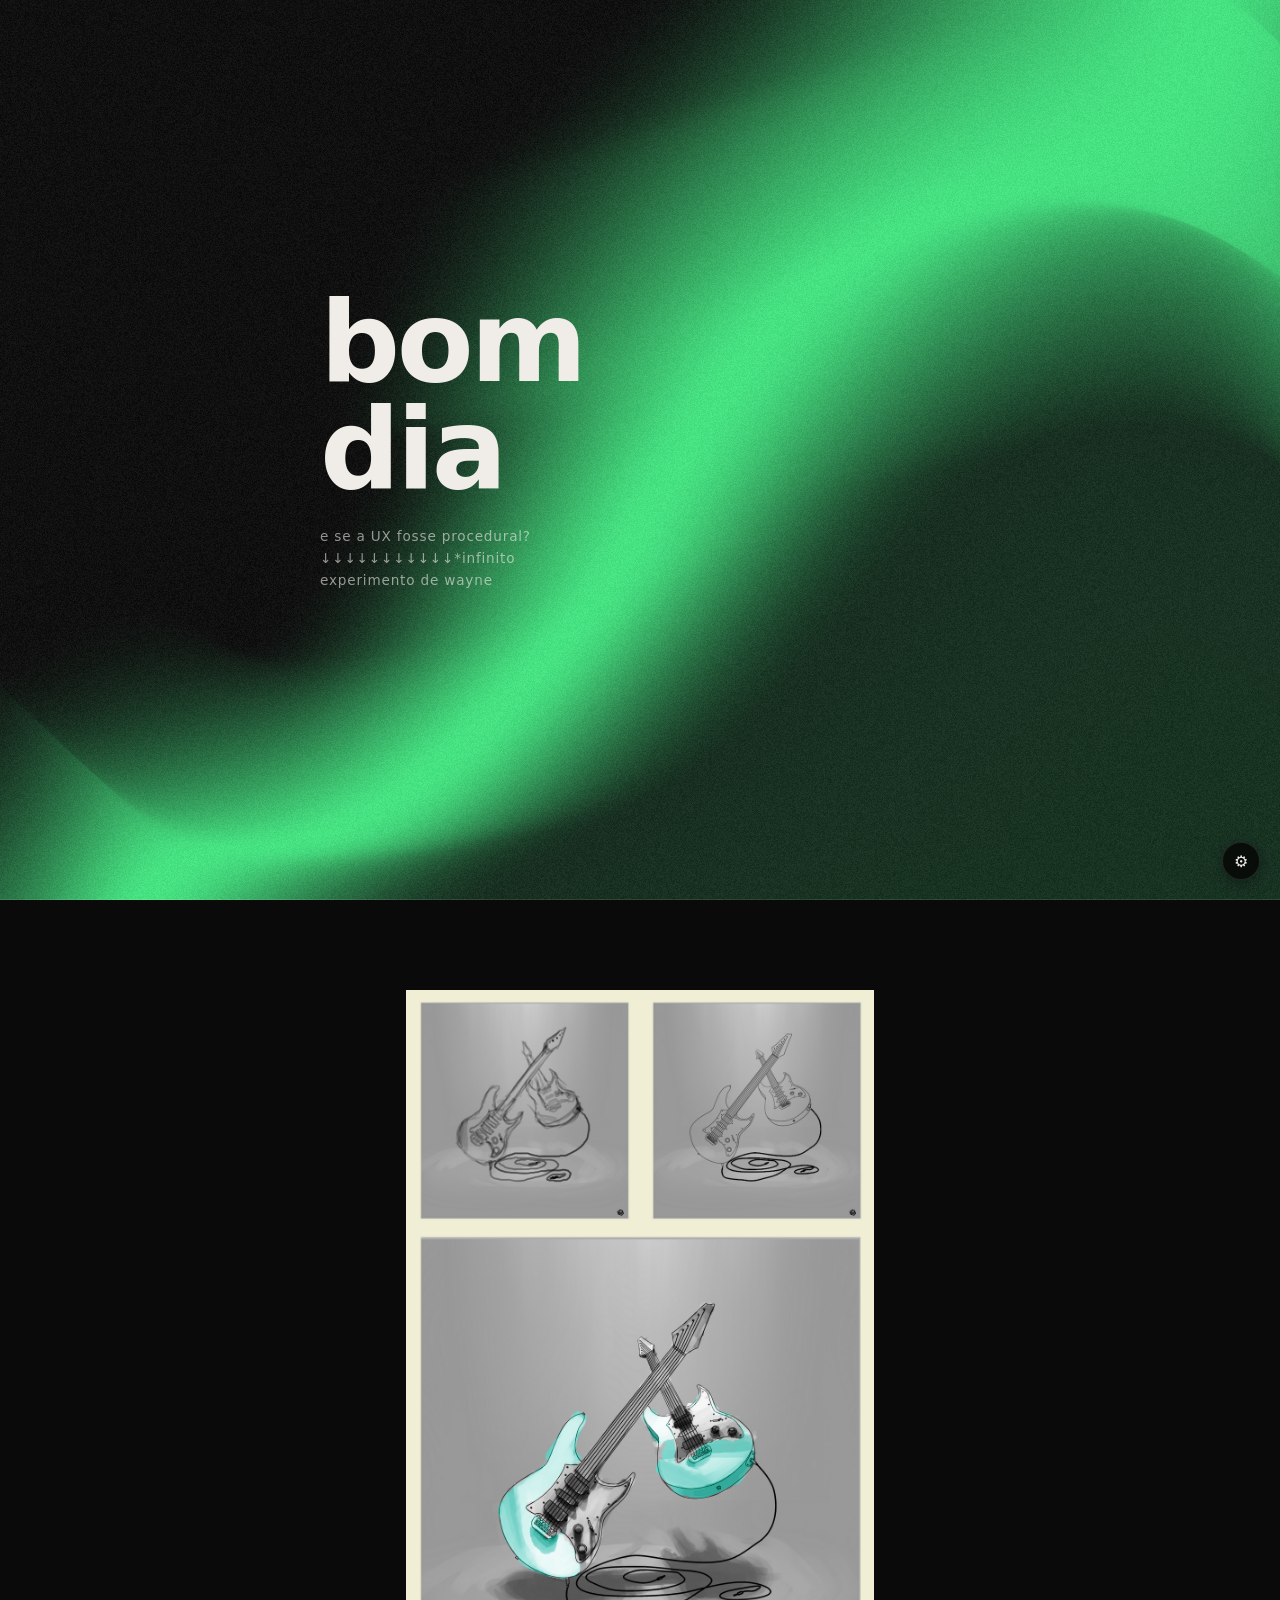
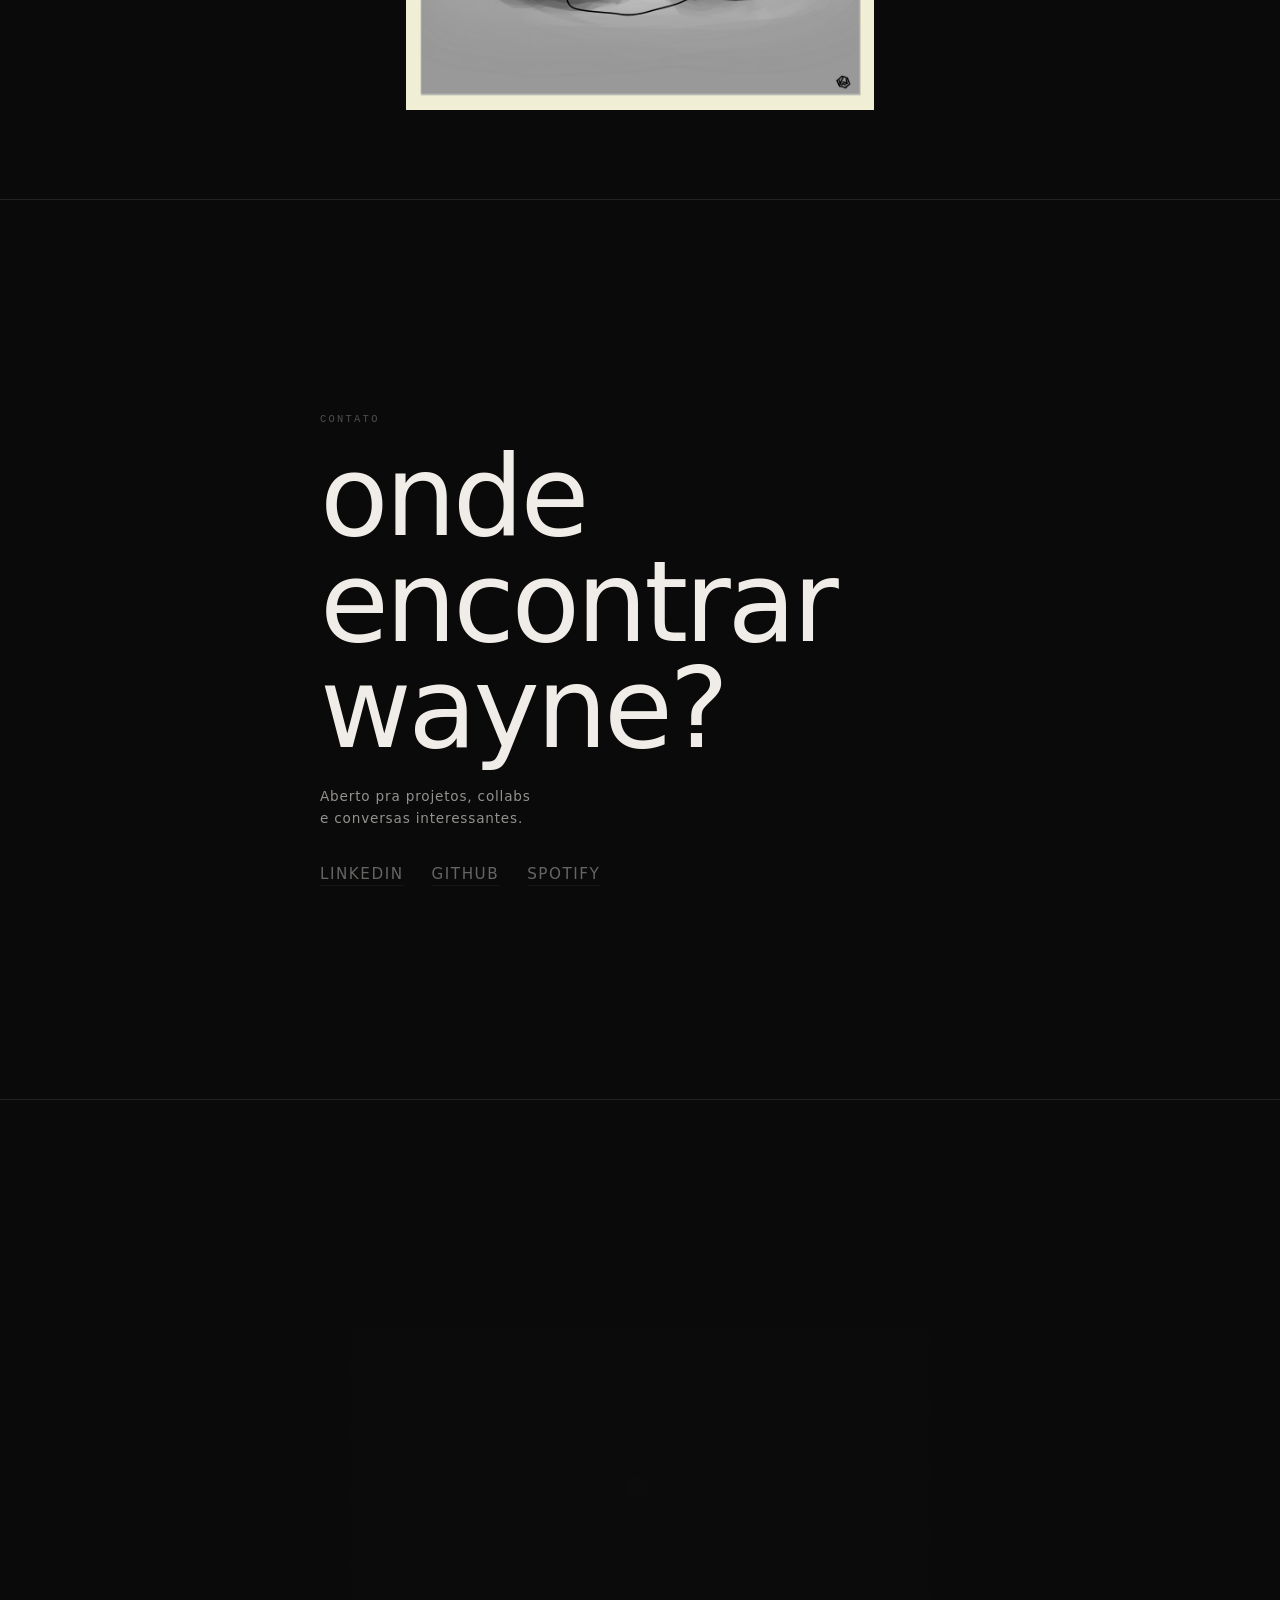
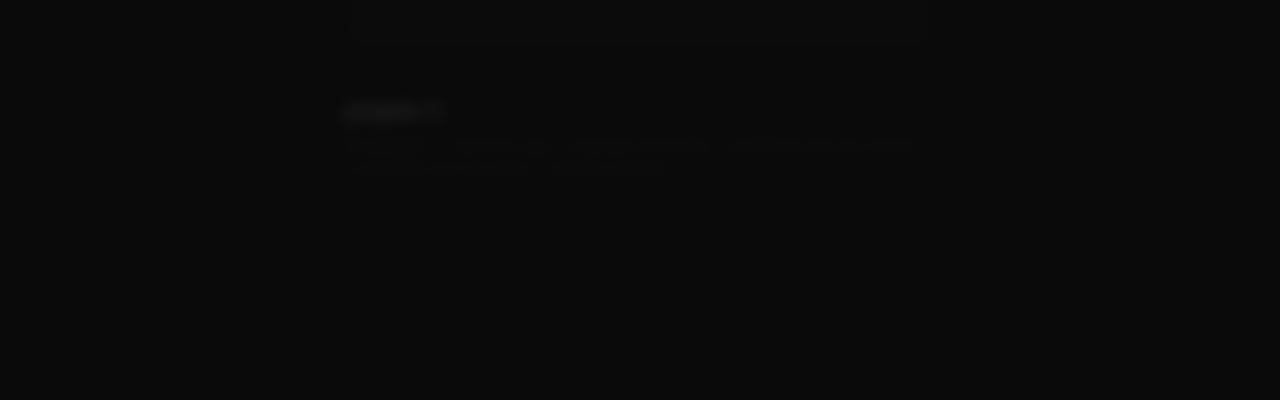
==== index.html @ 77af0f90 "fixing canvas resizing?" ====
<!DOCTYPE html>
<html lang="pt-br">
<head>
    <meta charset="UTF-8">
    <meta name="viewport" content="width=device-width, initial-scale=1.0, viewport-fit=cover">
    <meta name="apple-mobile-web-app-capable" content="yes">
    <meta name="apple-mobile-web-app-status-bar-style" content="black-translucent">
    <title>...wayne...</title>
    <link href="https://fonts.googleapis.com/css2?family=JetBrains+Mono:wght@400;700;800&display=swap" rel="stylesheet">
    <link rel="stylesheet" href="projetos/projetos-buttons.css">
    <style>
        :root {
            --text: #f0ede8;
            --border: rgba(255,255,255,0.1);
            --card-bg: rgba(10,10,10,0.55);
        }
        * { box-sizing: border-box; }
        body {
            font-family: -apple-system, system-ui, sans-serif;
            background: #0a0a0a; color: var(--text);
            margin: 0; padding-bottom: 60vh;
        }
        #bg-canvas-wrap {
            position: fixed;
            top: 0; left: 0; right: 0; bottom: 0;
            height: 100vh;
            height: -webkit-fill-available;
            height: 100dvh;
            z-index: 0;
            pointer-events: none;
        }
        #bg-canvas {
            width: 100%;
            height: 100%;
            display: block;
        }

        html, body {
            height: 100%;
        }
        /* scroll-snap-type removed — JS smooth snap controller drives timing */
        #wrapper, #log-monitor, #color-modal-overlay { position: relative; z-index: 1; }

        /* MONITOR */
        .config-row { display: flex; justify-content: space-between; margin-bottom: 5px; align-items: center; }
        .config-row input {
            width: 60px; font-size: 10px;
            background: rgba(255,255,255,0.06); border: 1px solid var(--border);
            color: var(--text); border-radius: 4px; padding: 2px 4px;
        }
        .btn-monitor {
            width: 100%; margin-top: 10px;
            background: rgba(255,255,255,0.07); color: var(--text);
            border: 1px solid var(--border); border-radius: 6px;
            padding: 6px; cursor: pointer; font-size: 11px; font-family: monospace;
            transition: background 0.2s;
        }
        .btn-monitor:hover { background: rgba(255,255,255,0.15); }

        /* MODAL */
        #color-modal-overlay {
            display: none; position: fixed; inset: 0; z-index: 2000;
            background: rgba(0,0,0,0.72); backdrop-filter: blur(6px);
            align-items: center; justify-content: center;
        }
        #color-modal-overlay.open { display: flex; }
        #color-modal {
            background: #0d0d0d; border: 1px solid rgba(255,255,255,0.15);
            border-radius: 16px; padding: 28px; width: 340px; max-height: 80vh;
            overflow-y: auto; font-family: monospace; color: var(--text);
            box-shadow: 0 30px 60px rgba(0,0,0,0.8);
        }
        #color-modal h3 { margin: 0 0 18px; font-size: 12px; letter-spacing: 0.12em; opacity: 0.45; font-weight: normal; text-transform: uppercase; }
        .csec { font-size: 9px; letter-spacing: 0.14em; opacity: 0.35; text-transform: uppercase; margin: 14px 0 8px; }
        .color-row { display: flex; align-items: center; justify-content: space-between; margin-bottom: 9px; gap: 10px; }
        .color-row label { font-size: 11px; flex: 1; opacity: 0.8; }
        .color-row input[type="color"] {
            width: 36px; height: 24px; border: none; border-radius: 4px;
            cursor: pointer; padding: 0; background: none;
        }
        .modal-actions { display: flex; gap: 8px; margin-top: 20px; }
        .modal-actions button {
            flex: 1; padding: 8px; border-radius: 8px; cursor: pointer;
            font-size: 11px; font-family: monospace; border: 1px solid var(--border);
            transition: background 0.2s;
        }
        #btn-copy-colors { background: rgba(255,255,255,0.1); color: var(--text); }
        #btn-copy-colors:hover { background: rgba(255,255,255,0.2); }
        #btn-close-modal { background: transparent; color: rgba(255,255,255,0.4); }
        #btn-close-modal:hover { background: rgba(255,255,255,0.05); }
        #copy-feedback {
            font-size: 10px; color: #4ade80; margin-top: 8px;
            text-align: center; height: 14px; opacity: 0; transition: opacity 0.3s;
        }
        #copy-feedback.show { opacity: 1; }

        /* INSTÂNCIAS */
        .instancia-container {
            min-height: 100dvh; display: flex; align-items: center; justify-content: center;
            padding: 40px; border-bottom: 1px solid var(--border);
            opacity: 0.2; transition: opacity 0.4s;
        }
        .commited .instancia-container { opacity: 1; }
        .instancia-container.cta-inst { opacity: 1; }

        #candidate-area .instancia-container {
            filter: blur(8px);
            transition: filter 0.7s ease;
        }
        .commited .instancia-container {
            filter: blur(0px);
            transition: filter 0.7s ease;
        }

        /* CTA */
        .cta-display {
            width: 100%; max-width: 680px; padding: 0 20px;
        }
        .cta-display .cta-eyebrow {
            font-size: 0.65rem; letter-spacing: 0.22em; opacity: 0.3;
            text-transform: uppercase; margin-bottom: 18px; font-family: monospace;
        }
        .cta-display h2 {
            font-size: clamp(3.5rem, 10vw, 7rem); font-weight: 200;
            letter-spacing: -0.03em; line-height: 0.95; margin: 0 0 24px;
            color: var(--text);
        }
        .cta-display .cta-sub {
            font-size: 0.85rem; opacity: 0.6; letter-spacing: 0.06em;
            margin-bottom: 36px; line-height: 1.6;
        }
        .cta-display .cta-action {
            display: inline-flex; align-items: center; gap: 10px;
            font-size: 0.95rem; letter-spacing: 0.14em; text-transform: uppercase;
            opacity: 0.55; cursor: pointer; transition: opacity 0.2s;
            background: none; border: none; color: var(--text); padding: 0;
        }
        .cta-display .cta-action:hover { opacity: 1; }
        .cta-display .cta-action .arr { font-size: 1.1rem; transition: transform 0.2s; }
        .cta-display .cta-action:hover .arr { transform: translateX(5px); }
        .cta-display .cta-links {
            display: flex; gap: 28px; flex-wrap: wrap; margin-top: 8px;
        }
        .cta-display .cta-links a {
            font-size: 0.95rem; letter-spacing: 0.1em; text-transform: uppercase;
            color: var(--text); text-decoration: none; opacity: 0.4;
            transition: opacity 0.2s; border-bottom: 1px solid rgba(255,255,255,0.12);
            padding-bottom: 2px;
        }
        .cta-display .cta-links a:hover { opacity: 0.9; }

        /* ARTE */
        .art-card {
            width: min(80vw, 80vh);
            height: min(80vw, 80vh);
            border-radius: 4px;
            overflow: hidden;
            position: relative;
        }
        .art-card img {
            width: 100%;
            height: 100%;
            object-fit: contain;
            display: block;
            border-radius: 4px;
        }
        .art-card .art-loading {
            width: 100%; aspect-ratio: 1 / 1;
            background: rgba(255,255,255,0.04);
            display: flex; align-items: center; justify-content: center;
            font-family: monospace; font-size: 0.65rem;
            letter-spacing: 0.15em; opacity: 0.18; text-transform: uppercase;
            border-radius: 4px;
        }

        /* PROJETO */
        .proj-card { width: min(80vw, 600px); }
        .proj-media {
            width: 100%; border-radius: 8px;
            overflow: hidden; position: relative; margin-bottom: 24px;
        }
        .proj-media--placeholder {
            aspect-ratio: 16 / 9;
            background: rgba(255,255,255,0.04);
        }
        .proj-media--placeholder::before {
            content: ''; position: absolute; inset: 0;
            background: repeating-linear-gradient(
                -45deg,
                transparent, transparent 22px,
                rgba(255,255,255,0.02) 22px, rgba(255,255,255,0.02) 23px
            );
        }
        .proj-media img {
            width: 100%; display: block; border-radius: 8px;
            object-fit: contain;
        }
        .proj-media .media-label {
            position: absolute; inset: 0; display: flex; align-items: center;
            justify-content: center; gap: 10px;
        }
        .proj-media .media-icon {
            width: 40px; height: 40px; border-radius: 50%;
            border: 1px solid rgba(255,255,255,0.15);
            display: flex; align-items: center; justify-content: center;
            font-size: 14px; opacity: 0.3;
        }
        .proj-info { padding: 0 4px; }
        .proj-info .proj-eyebrow {
            font-family: monospace; font-size: 0.62rem;
            letter-spacing: 0.16em; opacity: 0.3; text-transform: uppercase;
            margin-bottom: 8px;
        }
        .proj-info h3 {
            font-size: 1.4rem; font-weight: 300; margin: 0 0 10px;
            letter-spacing: -0.01em;
        }
        .proj-info p {
            font-size: 0.9rem; color: rgba(240,237,232,0.38);
            line-height: 1.65; margin: 0;
        }

        /* HERO */
        #sobre-mim .cta-display h2 { font-weight: 900; }
        .bar-fill { height: 100%; background: rgba(255,255,255,0.5); transition: width 0.3s; }

        /* =============================================
           BOTÃO ENGRENAGEM + PÍLULA DE FOCO
           ============================================= */
        #monitor-wrap {
            position: fixed;
            bottom: 20px; right: 20px;
            z-index: 1001;
            display: flex;
            align-items: center;
            justify-content: flex-end;
            gap: 0;
        }

        /* pílula de status */
        #focus-pill {
            display: flex;
            align-items: center;
            gap: 8px;
            background: rgba(5,5,5,0.82);
            backdrop-filter: blur(12px);
            border: 1px solid var(--border);
            border-right: none;
            border-radius: 999px 0 0 999px;
            padding: 0 14px 0 16px;
            height: 38px;
            font-family: monospace;
            font-size: 10px;
            color: var(--text);
            letter-spacing: 0.08em;
            white-space: nowrap;
            overflow: hidden;
            max-width: 0;
            opacity: 0;
            pointer-events: none;
            transition: max-width 0.4s cubic-bezier(0.4,0,0.2,1),
                        opacity 0.3s ease,
                        padding 0.4s ease;
        }
        #focus-pill.visible {
            max-width: 320px;
            opacity: 1;
            pointer-events: auto;
            padding: 0 14px 0 16px;
        }
        #focus-pill.hidden-pill {
            max-width: 0;
            opacity: 0;
            pointer-events: none;
            padding: 0;
        }

        #pill-dot {
            width: 6px; height: 6px; border-radius: 50%;
            background: currentColor;
            flex-shrink: 0;
            transition: background 0.4s;
        }
        #pill-text { opacity: 0.7; }
        #pill-timer { opacity: 0.35; margin-left: 2px; }

        /* botão parar foco dentro da pílula */
        #pill-stop {
            width: 18px; height: 18px; border-radius: 50%;
            background: rgba(255,255,255,0.1);
            border: 1px solid rgba(255,255,255,0.18);
            color: rgba(255,255,255,0.55);
            font-size: 8px;
            display: none; align-items: center; justify-content: center;
            cursor: pointer; flex-shrink: 0;
            transition: background 0.2s, color 0.2s;
            line-height: 1;
        }
        #pill-stop:hover { background: rgba(255,80,80,0.25); color: #f87; border-color: rgba(255,80,80,0.4); }
        #focus-pill.active-focus #pill-stop { display: flex; }

        /* barra de progresso de sessão no CTA */
        .session-progress-wrap { margin-top: 28px; }
        .session-progress-label {
            font-family: monospace; font-size: 0.62rem;
            letter-spacing: 0.14em; opacity: 0.3; text-transform: uppercase;
            margin-bottom: 8px; display: flex; justify-content: space-between;
        }
        .session-progress-track {
            width: 100%; height: 2px;
            background: rgba(255,255,255,0.08);
            border-radius: 2px; overflow: hidden;
        }
        .session-progress-fill {
            height: 100%; border-radius: 2px;
            background: var(--session-color, #45f287);
            transition: width 0.6s cubic-bezier(0.4,0,0.2,1);
        }

        /* botão engrenagem */
        #monitor-toggle {
            width: 38px; height: 38px; border-radius: 50%;
            background: rgba(5,5,5,0.82); backdrop-filter: blur(12px);
            border: 1px solid var(--border);
            color: var(--text); font-size: 16px;
            display: flex; align-items: center; justify-content: center;
            cursor: pointer;
            box-shadow: 0 4px 16px rgba(0,0,0,0.4);
            transition: background 0.2s, transform 0.3s ease;
            user-select: none;
            flex-shrink: 0;
        }
        #focus-pill.visible + #monitor-toggle {
            border-radius: 0 999px 999px 0;
            border-left-color: transparent;
        }
        #monitor-toggle:hover { background: rgba(40,40,40,0.92); }
        #monitor-toggle:not(.open):hover { transform: rotate(25deg); }
        #monitor-toggle.open { transform: rotate(90deg); }

        /* MONITOR — painel */
        #log-monitor {
            position: fixed; bottom: 68px; right: 20px; width: 300px;
            background: rgba(5,5,5,0.88); backdrop-filter: blur(12px);
            padding: 16px; border: 1px solid var(--border);
            border-radius: 12px; z-index: 1000; font-family: monospace; font-size: 11px;
            box-shadow: 0 15px 35px rgba(0,0,0,0.5); color: var(--text);
            display: none;
        }
        #log-monitor.visible { display: block; }

        /* cooldown */
        #cooldown-list { margin-top: 10px; }
        .cooldown-item {
            font-size: 9px; opacity: 0.35; letter-spacing: 0.08em;
            display: flex; justify-content: space-between; margin-bottom: 3px;
            align-items: center; gap: 6px;
        }
        .cooldown-item .cd-bar {
            width: 60px; height: 3px; background: rgba(255,255,255,0.08);
            border-radius: 2px; overflow: hidden; flex-shrink: 0;
        }
        .cooldown-item .cd-fill {
            height: 100%; background: rgba(255,100,80,0.5); transition: width 0.3s;
        }
        .cooldown-item .cd-time {
            opacity: 0.5; font-size: 8px; min-width: 28px; text-align: right;
        }
    </style>
<script>
/* __DESENHOS_INDEX_START__ */
window.DESENHOS_INDEX = ["13.png", "15p.png", "16.png", "166515_314350715315510_681143223_n.jpg", "17.png", "4.png", "4915C7B7-56E0-493C-A0E0-08015CD8B59C.jpg", "5c282bde-5f1b-4749-8ae1-7761a61f5533.jpg", "61747b87-2603-4c1f-85c3-17a7f44841a4.jpg", "8D3CE686-48E2-482E-8F24-D3F0B267BDE9.jpg", "=d.jpg", "CYMERA_20160705_174027.jpg", "D0AE1B77-EBF9-4919-8FFD-3D81478DC20E.jpg", "Frame 634132 (1).png", "IMG-20170331-WA0023 (1).jpeg", "IMG-20240921-WA0020.jpg", "IMG-20240921-WA0021.jpg", "IMG-20240921-WA0023.jpg", "IMG-20240921-WA0029.jpg", "IMG-20240921-WA0032.jpg", "IMG-20240921-WA0033.jpg", "IMG-20240921-WA0034.jpg", "IMG-20240921-WA0039.jpg", "IMG-20240921-WA0041.jpg", "IMG-20240921-WA0042.jpg", "IMG-20240921-WA0043.jpg", "IMG-20240921-WA0045.jpg", "IMG-20240921-WA0049.jpg", "IMG-20240921-WA0057.jpg", "IMG-20240921-WA0058.jpg", "IMG-20240921-WA0059.jpg", "IMG-20240921-WA0060.jpg", "IMG-20240921-WA0061.jpg", "IMG-20240921-WA0063.jpg", "IMG-20240921-WA0074.jpg", "IMG-20240921-WA0079.jpg", "IMG-20240921-WA0081.jpg", "IMG-20240921-WA0082.jpg", "IMG-20240921-WA0083.jpg", "IMG-20240921-WA0086.jpg", "IMG-20240921-WA0088.jpg", "IMG-20240921-WA0090.jpg", "IMG-20240921-WA0093.jpg", "IMG-20240921-WA0095.jpg", "IMG-20240921-WA0097.jpg", "IMG-20240921-WA0098.jpg", "IMG-20240921-WA0099.jpg", "IMG-20240921-WA0103.jpg", "IMG-20240921-WA0104.jpg", "IMG-20240921-WA0105.jpg", "IMG-20240921-WA0106.jpg", "IMG-20240921-WA0108.jpg", "IMG-20240921-WA0110.jpg", "IMG_20170402_192119850 (1).jpg", "IMG_20210613_081519_588.jpg", "IMG_2367.jpg", "IMG_4290.PNG", "Imagem do WhatsApp de 2024-12-19 à(s) 20.30.55_f61a07ca.jpg", "Project 36 (20220501025735).png", "Project 40 (20220501025707).png", "Projeto (20220501025721).png", "Projeto (20240106063920).jpg", "Projeto (20240921085140).png", "Projeto (20240921085200).png", "Projeto (20240921085248).png", "Projeto (20240921085314).png", "Projeto (20240922020129).png", "Projeto (20240922124421).png", "Projeto (20250202101536).png", "Projeto (20250202103006).png", "Projeto (20250202114607).png", "Projeto (20250305090509).png", "Projeto (20260301022315).jpg", "Projeto (20260301022339).jpg", "Screenshot_20210628-143117_Painter.jpg", "Screenshot_20210629-144837_Painter.jpg", "Sem-Título-1.png", "Sem-Título-2.png", "Sem-Título-3.png", "Untitled (10).png", "brave_screenshot_brasil.uxdesign.cc.png", "copy-2.png", "day-4.png", "fantasy_day_by_waynegomes_d4rp1tf.jpg", "guaxinija.png", "guitars-flying-previa-cor.png", "guitars-flying-pronto.png", "idontevenrememberthename.gif", "juliana-medeiros.png", "kindred.jpg", "meow.jpg", "samurai.jpg", "season.jpg", "sketch1.gif", "sketch_while_i_was_traveling_by_waynegomes_d4m8now.jpg", "tannl (20250302015337).png", "taric.png", "wayne-gomes-day-1.jpg", "wayne-gomes-sphynx.jpg", "wayne-gomes-spooky-scary-necromols.jpg", "xmliitary.jpg"];
/* __DESENHOS_INDEX_END__ */
</script>
</head>
<body>

<div id="bg-canvas-wrap">
    <canvas id="bg-canvas"></canvas>
</div>
    
<!-- MODAL DE CORES -->
<div id="color-modal-overlay">
    <div id="color-modal">
        <h3>⬡ Color Map Editor</h3>
        <div class="csec">grupos principais</div>
        <div class="color-row"><label>Hero / Repouso (ctas)</label>    <input type="color" id="col-ctas"></div>
        <div class="color-row"><label>Contatos</label>                 <input type="color" id="col-CONTATOS"></div>
        <div class="color-row"><label>→ CTA Sketchbook</label>         <input type="color" id="col-GO_DESENHOS"></div>
        <div class="color-row"><label>→ CTA Portfolio</label>          <input type="color" id="col-GO_PROJETOS"></div>
        <div class="csec">desenhos (todos os D3.N herdam)</div>
        <div class="color-row"><label>Desenhos</label>                 <input type="color" id="col-desenhos"></div>
        <div class="csec">projetos (todos os P4.N herdam)</div>
        <div class="color-row"><label>Projetos</label>                 <input type="color" id="col-projetos"></div>
        <div class="modal-actions">
            <button id="btn-copy-colors">📋 Copiar COLOR_MAP</button>
            <button id="btn-close-modal">Fechar</button>
        </div>
        <div id="copy-feedback">copiado pro clipboard ✓</div>
    </div>
</div>

<!-- ENGRENAGEM + PÍLULA -->
<div id="monitor-wrap">
    <div id="focus-pill">
        <div id="pill-dot"></div>
        <span id="pill-text">ctas</span>
        <span id="pill-timer"></span>
        <button id="pill-stop" title="Parar foco">✕</button>
    </div>
    <button id="monitor-toggle" title="GGUI Control Panel">⚙</button>
</div>

<!-- MONITOR -->
<div id="log-monitor">
    <strong style="opacity:0.5; font-size:10px; letter-spacing:0.1em">GGUI CONTROL PANEL v9.1</strong>
    <hr style="border-color:var(--border); margin:8px 0">
    <div class="config-row"><span>Decay (ms):</span>    <input type="number" id="cfg-decay" value="60000"></div>
    <div class="config-row"><span>Linear Speed:</span>  <input type="number" id="cfg-speed" step="0.1" value="0.2"></div>
    <div class="config-row"><span>Focus Share %:</span> <input type="number" id="cfg-share" value="80"></div>
    <div class="config-row"><span>Drift (s):</span>     <input type="number" id="cfg-drift" value="90"></div>
    <div class="config-row"><span>Snap (ms):</span>    <input type="number" id="cfg-snap-dur" value="600"></div>
    <div class="config-row"><span>Idle Reset (s):</span><input type="number" id="cfg-idle-reset" value="45"></div>
    <hr style="border-color:var(--border); margin:8px 0">
    <div style="font-size:9px;opacity:0.35;letter-spacing:0.1em;margin-bottom:6px;">SHADER / CANVAS</div>
    <div class="config-row"><span>V Overshoot:</span>   <input type="number" id="cfg-overshoot" step="0.05" value="1.0"></div>
    <hr style="border-color:var(--border); margin:8px 0">
    <strong>EM FOCO:</strong> <span id="current-focus">HERO</span><br>
    <strong>SHARE:</strong> <span id="share-live">--</span>% → <span id="drift-progress">0</span>%<br>
    <strong>PRÓXIMO:</strong> <span id="next-label">--</span><br>
    <strong>DECAY EM:</strong> <span id="decay-timer">--</span>s<br>
    <strong>CICLO:</strong> <span id="cycle-counter">0/0</span><br>
    <strong>IDLE:</strong> <span id="idle-timer">0</span>s
    <div id="prob-list" style="margin-top:12px;"></div>
    <hr style="border-color:var(--border); margin:8px 0">
    <div style="font-size:9px; opacity:0.35; letter-spacing:0.1em; margin-bottom:6px;">CICLO ATUAL (já vistos)</div>
    <div id="cooldown-list"></div>
    <button class="btn-monitor" onclick="openColorModal()">🎨 Editar cores do shader</button>
</div>

<div id="wrapper">
    <section id="sobre-mim" class="instancia-container" data-color-key="ctas" style="opacity:1;">
        <div class="cta-display">
            <div class="cta-eyebrow" id="hero-eyebrow">—</div>
            <h2 id="hero-greeting"></h2>
            <div class="cta-sub">e se a UX fosse procedural?<br>↓↓↓↓↓↓↓↓↓↓↓*infinito<br>experimento de wayne</div>
        </div>
    </section>
    <div id="timeline"></div>
    <div id="candidate-area"></div>
</div>

<script>
// =============================================
// SAUDAÇÃO DINÂMICA
// =============================================
(function() {
    const h = new Date().getHours();
    let greeting, eyebrow;
    if (h >= 5 && h < 12)       { greeting = 'bom<br>dia';   eyebrow = ''; }
    else if (h >= 12 && h < 18) { greeting = 'boa<br>tarde'; eyebrow = ''; }
    else                         { greeting = 'boa<br>noite'; eyebrow = ''; }
    document.getElementById('hero-greeting').innerHTML = greeting;
    document.getElementById('hero-eyebrow').textContent = eyebrow;
})();

// =============================================
// COLOR MAP
// =============================================
const DEFAULT_COLORS = {
    'ctas':        '#45f287',
    'CONTATOS':    '#8aa1ff',
    'GO_DESENHOS': '#13e75d',
    'GO_PROJETOS': '#374fae',
    'desenhos':    '#257e43',
    'projetos':    '#293460',
};

function loadColors() {
    try {
        const s = localStorage.getItem('ggui_colors');
        if (s) return { ...DEFAULT_COLORS, ...JSON.parse(s) };
    } catch(e) {}
    return { ...DEFAULT_COLORS };
}
let COLOR_HEX = loadColors();

function hexToRgb(hex) {
    return [
        parseInt(hex.slice(1,3),16)/255,
        parseInt(hex.slice(3,5),16)/255,
        parseInt(hex.slice(5,7),16)/255
    ];
}

function getColor(key) {
    if (key.startsWith('D3.')) return hexToRgb(COLOR_HEX['desenhos']);
    if (key.startsWith('P4.')) return hexToRgb(COLOR_HEX['projetos']);
    return hexToRgb(COLOR_HEX[key] || DEFAULT_COLORS['ctas']);
}

// =============================================
// WEBGL SHADER
// =============================================
const canvas = document.getElementById('bg-canvas');
const gl = canvas.getContext('webgl');

const vertSrc = `
    attribute vec2 a_pos; attribute vec2 a_uv; varying vec2 v_uv;
    uniform float u_t;
    uniform float u_ar;
    uniform float u_w1a,u_w1f,u_w2a,u_w2f,u_w3a,u_w3f;
    void main() {
        v_uv = a_uv; 
        vec2 p = a_pos * 1.4;
        float targetAR = 16.0 / 9.0;
        float scale = u_ar / targetAR;
        vec2 pn = vec2(p.x * min(scale, 1.0), p.y * min(1.0 / scale, 1.0));
        float w = u_w1a*sin(u_w1f*pn.x+u_t*1.0)
                + u_w2a*cos(u_w2f*pn.y+u_t*0.7)
                + u_w3a*sin(u_w3f*(pn.x+pn.y)+u_t*0.5);
        p.y+=w; p.x+=w*0.5;
        gl_Position=vec4(p,0.0,1.0);
    }
`;
const fragSrc = `
    precision highp float; varying vec2 v_uv; uniform float u_t;
    uniform vec3 u_sc,u_tc; uniform float u_tp;
    float rnd(vec2 s){return fract(sin(dot(s,vec2(12.9898,78.233)))*43758.5453);}
    void main() {
        vec3 dark=vec3(0.031);
        float w=0.5*sin(u_t*0.7+v_uv.x*6.0)+0.3*cos(u_t*0.9+v_uv.y*8.0)+0.2*sin(u_t*0.5+(v_uv.x+v_uv.y)*10.0);
        float val=sin(w*0.5+v_uv.x*2.0-v_uv.y*2.0);
        vec3 col=mix(u_sc,u_tc,u_tp);
        vec3 c1=mix(dark,col,smoothstep(-0.5,10.0,val));
        vec3 c2=mix(dark,col,smoothstep(-0.5,0.3,val));
        vec3 final=mix(c2,c1,smoothstep(0.1,0.7,val)*0.9);
        final+=vec3(rnd(v_uv*(u_t*0.1+1.0))*0.06);
        gl_FragColor=vec4(final,1.0);
    }
`;

function mkSh(type,src){const s=gl.createShader(type);gl.shaderSource(s,src);gl.compileShader(s);return s;}
const prog=gl.createProgram();
gl.attachShader(prog,mkSh(gl.VERTEX_SHADER,vertSrc));
gl.attachShader(prog,mkSh(gl.FRAGMENT_SHADER,fragSrc));
gl.linkProgram(prog); gl.useProgram(prog);

const G=100; const vPos=[],vUV=[],vIdx=[];
for(let y=0;y<=G;y++) for(let x=0;x<=G;x++){vPos.push(x/G*2-1,y/G*2-1);vUV.push(x/G,y/G);}
for(let y=0;y<G;y++) for(let x=0;x<G;x++){
    const i=y*(G+1)+x;
    vIdx.push(i,i+1,i+G+1,i+1,i+G+2,i+G+1);
}

function mkBuf(t,d,C){const b=gl.createBuffer();gl.bindBuffer(t,b);gl.bufferData(t,new C(d),gl.STATIC_DRAW);return b;}
const pB=mkBuf(gl.ARRAY_BUFFER,vPos,Float32Array);
const uB=mkBuf(gl.ARRAY_BUFFER,vUV,Float32Array);
const iB=mkBuf(gl.ELEMENT_ARRAY_BUFFER,vIdx,Uint16Array);

function bindA(buf,name,size){
    const loc=gl.getAttribLocation(prog,name);
    gl.bindBuffer(gl.ARRAY_BUFFER,buf);
    gl.enableVertexAttribArray(loc);
    gl.vertexAttribPointer(loc,size,gl.FLOAT,false,0,0);
}
bindA(pB,'a_pos',2); bindA(uB,'a_uv',2);

const uT =gl.getUniformLocation(prog,'u_t');
const uAR=gl.getUniformLocation(prog,'u_ar');
const uSC=gl.getUniformLocation(prog,'u_sc');
const uTC=gl.getUniformLocation(prog,'u_tc');
const uTP=gl.getUniformLocation(prog,'u_tp');
const uWs=['u_w1a','u_w1f','u_w2a','u_w2f','u_w3a','u_w3f'].map(n=>gl.getUniformLocation(prog,n));

function resize(){
    const r = devicePixelRatio || 1;
    const wrap = canvas.parentElement;
    const w = wrap.clientWidth;
    const h = wrap.clientHeight;
    const overshoot = parseFloat(document.getElementById('cfg-overshoot')?.value || 1.0);
    canvas.width  = Math.round(w * r);
    canvas.height = Math.round(h * r * overshoot);
    gl.viewport(0, 0, canvas.width, canvas.height);
}

document.addEventListener('DOMContentLoaded', () => {
    document.getElementById('cfg-overshoot')?.addEventListener('input', resize);
});

window.addEventListener('resize', resize);
if (window.visualViewport) {
    window.visualViewport.addEventListener('resize', resize);
}
resize();

let sSt = hexToRgb(DEFAULT_COLORS.ctas);
let sTgt = hexToRgb(DEFAULT_COLORS.ctas);
let sTP = 1.0, sTStart = 0;
const TRANS = 1600;
let sTime = 0, lastTS = 0;

function eio(t) { return 0.5 - 0.5 * Math.cos(Math.PI * t); }

function currentColor() {
    const ep = eio(Math.min(sTP, 1.0));
    return sSt.map((s, i) => s + (sTgt[i] - s) * ep);
}

function triggerColor(key) {
    const col = getColor(key);
    if (col.every((v, i) => Math.abs(v - sTgt[i]) < 0.004)) return;
    sSt = currentColor();
    sTgt = col;
    sTP = 0;
    sTStart = performance.now();
}

(function loop(ts){
    requestAnimationFrame(loop);
    const dt=(ts-lastTS)/1000; lastTS=ts; sTime+=dt*0.4;
    if(sTP<1.0){
        sTP=Math.min((ts-sTStart)/TRANS,1.0);
        if(sTP>=1.0) sSt=[...sTgt];
    }
    const ep=eio(Math.min(sTP,1.0));
    gl.clearColor(0.04,0.04,0.04,1); gl.clear(gl.COLOR_BUFFER_BIT);
    gl.uniform1f(uT,sTime);
    gl.uniform1f(uAR, canvas.width / canvas.height);
    gl.uniform3f(uSC,sSt[0],sSt[1],sSt[2]);
    gl.uniform3f(uTC,sTgt[0],sTgt[1],sTgt[2]);
    gl.uniform1f(uTP,ep);
    [0.25,4.0,0.05,13.0,0.02,8.0].forEach((v,i)=>gl.uniform1f(uWs[i],v));
    gl.bindBuffer(gl.ELEMENT_ARRAY_BUFFER,iB);
    gl.drawElements(gl.TRIANGLES,vIdx.length,gl.UNSIGNED_SHORT,0);
})(0);

// =============================================
// DETECÇÃO DE CENTRO DA TELA
// =============================================
let centerKey = 'ctas';

function detectCenter() {
    const mid = window.innerHeight / 2;
    let best = null, bestDist = Infinity;

    function check(el, key) {
        if (!el) return;
        const r = el.getBoundingClientRect();
        const dist = Math.abs((r.top + r.bottom) / 2 - mid);
        if (dist < bestDist) { bestDist = dist; best = key; }
    }

    check(document.getElementById('sobre-mim'), 'ctas');
    document.querySelectorAll('#timeline [data-item-key]').forEach(el => {
        check(el, el.dataset.itemKey);
    });
    const area = document.getElementById('candidate-area');
    if (area.children.length && area.dataset.currentKey) {
        check(area, area.dataset.currentKey);
    }

    if (best && best !== centerKey) {
        centerKey = best;
        triggerColor(best);
    }
}

window.addEventListener('scroll', detectCenter, { passive: true });
setInterval(detectCenter, 200);

// =============================================
// GGUI ENGINE
// =============================================
const LIVE = {
    get decay(){ return parseInt(document.getElementById('cfg-decay').value) },
    get speed(){ return parseFloat(document.getElementById('cfg-speed').value) },
    get share(){ return parseInt(document.getElementById('cfg-share').value) },
    get drift(){ return parseFloat(document.getElementById('cfg-drift').value) * 1000 },
    get idleReset(){ return parseInt(document.getElementById('cfg-idle-reset').value) * 1000 },
    get snapDuration(){ return parseInt(document.getElementById('cfg-snap-dur').value) },
};

const templates = {
    ctas: {
        "CONTATOS": `<div class="instancia-container cta-inst"><div class="cta-display">
            <div class="cta-eyebrow">Contato</div>
            <h2>onde encontrar<br>wayne?</h2>
            <div class="cta-sub">Aberto pra projetos, collabs<br>e conversas interessantes.</div>
            <div class="cta-links">
                <a href="#">LinkedIn</a>
                <a href="#">GitHub</a>
                <a href="#">Spotify</a>
            </div>
        </div></div>`,

        "GO_DESENHOS": `<div class="instancia-container cta-inst"><div class="cta-display">
            <div class="cta-eyebrow">Sketchbook</div>
            <h2>focar em<br>artes?</h2>
            <div class="cta-sub">Só rabiscada descompromissada<br>e antiga (um dia eu upo tudo)</div>
            <button class="cta-action" onclick="injectIntent('desenhos')">
                <span>Focar</span><span class="arr">→</span>
            </button>
            <div class="session-progress-wrap" data-sp-group="desenhos">
                <div class="session-progress-label">
                    <span>Progresso da sessão</span>
                    <span class="session-progress-count">0 / 0</span>
                </div>
                <div class="session-progress-track">
                    <div class="session-progress-fill" style="width:0%"></div>
                </div>
            </div>
        </div></div>`,

        "GO_PROJETOS": `<div class="instancia-container cta-inst"><div class="cta-display">
            <div class="cta-eyebrow">Portfolio</div>
            <h2>focar em<br>projetos?</h2>
            <div class="cta-sub">Projetos: de sistemas, design ux, produtos digitais, jogos, e outras coisas<br>(inclusive essa experiência aqui)</div>
            <button class="cta-action" onclick="injectIntent('projetos')">
                <span>Focar</span><span class="arr">→</span>
            </button>
            <div class="session-progress-wrap" data-sp-group="projetos">
                <div class="session-progress-label">
                    <span>Progresso da sessão</span>
                    <span class="session-progress-count">0 / 0</span>
                </div>
                <div class="session-progress-track">
                    <div class="session-progress-fill" style="width:0%"></div>
                </div>
            </div>
        </div></div>`
    },
    desenhos: {},
    projetos: {}
};

// projetos are loaded from projetos/projetos.json — see loadProjetos()
function loadProjetos() {
    return fetch('projetos/projetos.json').then(r => r.json()).then(projetos => {
        projetos.forEach(p => {
            const safeId = p.id.replace('.', '_');
            const hasImage = !!p.image;
            const mediaContent = hasImage
                ? `<img src="${p.image}" alt="${p.title}" loading="lazy">`
                : `<div class="media-label"><div class="media-icon">▶</div></div>`;
            const mediaClass = hasImage ? 'proj-media' : 'proj-media proj-media--placeholder';
            const ctaHtml = (p.cta && p.cta.enabled)
                ? `<a class="proj-cta proj-cta--${safeId}" href="${p.cta.url}">${p.cta.label}</a>`
                : '';
            templates.projetos[p.id] = `<div class="instancia-container"><div class="proj-card">
                <div class="${mediaClass}">${mediaContent}</div>
                <div class="proj-info">
                    <div class="proj-eyebrow">${p.eyebrow}</div>
                    <h3>${p.title}</h3>
                    <p>${p.description}</p>
                    ${ctaHtml}
                </div>
            </div></div>`;
        });
    });
}

function buildDesenhoTemplate(filename, index) {
    const src = `desenhos/${filename}`;
    return `<div class="instancia-container"><div class="art-card">
        <img src="${src}" alt="desenho ${index + 1}" loading="lazy">
    </div></div>`;
}

function loadDesenhos() {
    const arquivos = window.DESENHOS_INDEX || [];
    if (!arquivos.length) {
        templates.desenhos['D3.1'] = `<div class="instancia-container"><div class="art-card">
            <div class="art-loading">rode gerar_index_desenhos.py</div>
        </div></div>`;
        return;
    }
    templates.desenhos = {};
    arquivos.forEach((filename, i) => {
        templates.desenhos[`D3.${i + 1}`] = buildDesenhoTemplate(filename, i);
    });
    console.log(`[ggui] ${arquivos.length} desenho(s) carregado(s).`);
}

// =============================================
// FILA DE RECENCIA GLOBAL (lista circular)
// =============================================
// Array do mais antigo (indice 0) ao mais recente (fim).
// Qualquer item commitado — com ou sem foco — entra aqui.
// Fator de probabilidade = posicao_na_fila / tamanho_total
//   fim da fila = recem-visto = fator proximo de 0
//   inicio da fila / nao-visto = fator 1.0
const recencyQueue = [];

function getCooldownFactor(key) {
    const idx = recencyQueue.indexOf(key);
    if (idx === -1) return 1.0; // nunca visto — maxima chance
    const n = recencyQueue.length;
    // idx=0 eh o mais antigo → fator alto (quase 1)
    // idx=n-1 eh o mais recente → fator baixo (quase 0)
    // fator = (n - idx) / (n + 1)
    // ex: n=3: antigo=3/4=0.75, meio=2/4=0.5, recente=1/4=0.25
    return (n - idx) / (n + 1);
}

function markSeen(key) {
    const i = recencyQueue.indexOf(key);
    if (i !== -1) recencyQueue.splice(i, 1);
    recencyQueue.push(key);
}

// =============================================
// CICLO SEM REPETIÇÃO + IDLE RESET
// =============================================
// Cada item aparece uma vez antes de qualquer repetição.
// Após IDLE_RESET_MS sem scroll, o ciclo é perdoado e
// todos os itens voltam a ter peso igual dentro dos grupos.
// cycleSets: por grupo — cada grupo reseta seu ciclo independentemente.
// Isso garante que CTAs (3 itens) nunca bloqueiem desenhos (90+ itens).
const cycleSets = { ctas: new Set(), desenhos: new Set(), projetos: new Set() };

function groupOf(key) {
    if (key.startsWith('D3.')) return 'desenhos';
    if (key.startsWith('P4.')) return 'projetos';
    return 'ctas';
}

let lastActivityTime = Date.now();

// =============================================
// ESTADO
// =============================================
let state={
    targetWeights:{}, currentWeights:{},
    focusGroup:'ctas', lastDecayTime:Date.now(),
    focusStartTime:Date.now(),
    last:null, isLocked:false, currentCandidate:null,
    _currentFocusShare:86, _driftPct:0
};

function init(){
    Object.keys(templates).forEach(g=>
        Object.keys(templates[g]).forEach(item=>{
            state.currentWeights[item]=0; state.targetWeights[item]=0;
        })
    );
    calculateTargets('ctas'); runEngine();
}

// =============================================
// PÍLULA DE FOCO
// =============================================
const FOCUS_LABELS = {
    ctas:     'modo livre',
    desenhos: 'focando em artes',
    projetos: 'focando em projetos',
};
const FOCUS_COLORS = {
    ctas:     '#45f287',
    desenhos: '#257e43',
    projetos: '#374fae',
};

let pillHideTimeout = null;

function updatePill(group, decayRemaining) {
    const pill = document.getElementById('focus-pill');
    const dot  = document.getElementById('pill-dot');
    const text = document.getElementById('pill-text');
    const timer = document.getElementById('pill-timer');

    const label = FOCUS_LABELS[group] || group;
    const color = FOCUS_COLORS[group] || '#fff';

    dot.style.background = color;
    text.textContent = label;

    const isActive = group !== 'ctas';
    pill.classList.toggle('active-focus', isActive);

    if (isActive && decayRemaining > 0) {
        timer.textContent = `· ${Math.ceil(decayRemaining)}s`;
    } else {
        timer.textContent = '';
    }
}

function showPill() {
    const pill = document.getElementById('focus-pill');
    if (pillHideTimeout) { clearTimeout(pillHideTimeout); pillHideTimeout = null; }
    pill.classList.remove('hidden-pill');
    pill.classList.add('visible');
}

function hidePill(delay = 3000) {
    if (pillHideTimeout) clearTimeout(pillHideTimeout);
    pillHideTimeout = setTimeout(() => {
        const pill = document.getElementById('focus-pill');
        pill.classList.remove('visible');
        pill.classList.add('hidden-pill');
    }, delay);
}

function onFocusChanged(group) {
    updatePill(group, 0);
    showPill();
    if (group === 'ctas') {
        hidePill(2500);
    }
}

// =============================================

/**
 * Computa os targetWeights no instante atual com base no drift temporal.
 * Chamado a cada tick do setInterval — os pesos alvo mudam continuamente.
 */
function computeTargetWeights() {
    const elapsed = Date.now() - state.focusStartTime;
    const t = Math.min(elapsed / LIVE.drift, 1.0);
    // ease-in: t² — zona dourada longa no pico, erosão acelerada no final
    const eased = t * t;
    const groups = Object.keys(templates);
    const numGroups = groups.length;
    const neutralShare = 100 / numGroups;
    const focusShare = LIVE.share + (neutralShare - LIVE.share) * eased;
    state._currentFocusShare = focusShare; // para o monitor
    state._driftPct = Math.round(eased * 100);

    groups.forEach(g => {
        const isFocused = g === state.focusGroup;
        const share = isFocused ? focusShare : (100 - focusShare) / (numGroups - 1);
        const items = Object.keys(templates[g]);
        items.forEach(item => {
            state.targetWeights[item] = share / items.length;
        });
    });
}

function calculateTargets(focus){
    const prev = state.focusGroup;
    state.focusGroup = focus;
    state.focusStartTime = Date.now();
    state.lastDecayTime = Date.now();

    // injeta pesos do instante zero imediatamente (t=0 → share=peak)
    computeTargetWeights();
    Object.keys(state.targetWeights).forEach(k => {
        state.currentWeights[k] = state.targetWeights[k];
    });

    if (prev !== focus) {
        onFocusChanged(focus);
        runEngine(true);
    }
}

setInterval(()=>{
    computeTargetWeights(); // drift contínuo — alvos se movem a cada tick
    Object.keys(state.currentWeights).forEach(key=>{
        const d=state.targetWeights[key]-state.currentWeights[key];
        if(Math.abs(d)>0.005) state.currentWeights[key]+=Math.sign(d)*Math.min(Math.abs(d),LIVE.speed);
    });
    updateMonitor();
},50);

/**
 * Sorteia o próximo item usando fila de ciclo (sem repetição):
 * cada item aparece uma vez antes de qualquer repetição.
 * Após IDLE_RESET_MS de inatividade o ciclo é perdoado.
 */
function runEngine(force){
    if(state.isLocked) return;

    // só sorteia novo candidato se a area estiver vazia (commit aconteceu)
    // ou se force=true (troca de foco explícita)
    const area = document.getElementById('candidate-area');
    if (!force && area.children.length > 0) return;

    const allKeys = Object.keys(state.currentWeights);

    // Antes de filtrar: reseta o ciclo de cada grupo que estiver esgotado.
    // Isso garante que grupos pequenos (ex: 3 CTAs) nunca fiquem presos
    // esperando grupos grandes (ex: 90 desenhos) terminarem.
    Object.keys(cycleSets).forEach(g => {
        const groupItems = Object.keys(templates[g] || {});
        if (groupItems.length > 0 && groupItems.every(k => cycleSets[g].has(k))) {
            cycleSets[g].clear();
        }
    });

    function buildPool() {
        return allKeys.filter(k => {
            if (k === state.currentCandidate) return false;
            if (cycleSets[groupOf(k)]?.has(k)) return false;
            if (state.focusGroup==='desenhos' && k==='GO_DESENHOS') return false;
            if (state.focusGroup==='projetos' && k==='GO_PROJETOS') return false;
            return true;
        });
    }

    let pool = buildPool();

    // segurança: se ainda assim estiver vazio (candidato atual bloqueando o único item)
    // limpa todos os ciclos e tenta de novo
    if (pool.length === 0) {
        Object.keys(cycleSets).forEach(g => cycleSets[g].clear());
        pool = buildPool();
        if (pool.length === 0) return;
    }

    // pesos base apenas — calculateTargets já distribui igual dentro de cada grupo
    const effectiveWeights = pool.map(k => Math.max(0, state.currentWeights[k]));
    const total = effectiveWeights.reduce((a,v) => a+v, 0);

    if (total <= 0) return;

    let sel = pool[0];
    let rand = Math.random() * total;
    for (let i = 0; i < pool.length; i++) {
        if (rand < effectiveWeights[i]) { sel = pool[i]; break; }
        rand -= effectiveWeights[i];
    }

    state.currentCandidate = sel;
    document.getElementById('next-label').innerText = sel;

    area.dataset.currentKey = sel;
    for(const g in templates){
        if(templates[g][sel]){ area.innerHTML=templates[g][sel]; break; }
    }
    setTimeout(() => { detectCenter(); updateSessionProgress(); }, 50);
}

/**
 * injectIntent — limpa toda a timeline, aplica foco viciado e mostra
 * 1 item do grupo escolhido (dado completamente viciado).
 */
function injectIntent(group){
    // 1. Encontra o CTA que foi clicado (último item da timeline ou o hero)
    //    e remove tudo abaixo dele — sem mover o scroll
    const timeline = document.getElementById('timeline');
    const area     = document.getElementById('candidate-area');

    // Acha qual elemento do DOM está na viewport agora (o CTA clicado)
    // Estratégia: remove da timeline os filhos que estejam ABAIXO do scroll atual
    // e limpa o candidate-area
    const scrollY = window.scrollY;
    const viewportMid = scrollY + window.innerHeight / 2;

    // Remove itens da timeline que estão totalmente abaixo do viewport
    const children = Array.from(timeline.children);
    let cutIdx = children.length; // começa assumindo remove nenhum
    for (let i = 0; i < children.length; i++) {
        const rect = children[i].getBoundingClientRect();
        const absTop = rect.top + scrollY;
        // se o topo do item está abaixo do meio da tela, corta a partir daqui
        if (absTop > viewportMid) { cutIdx = i; break; }
    }
    // Remove do cutIdx em diante
    for (let i = children.length - 1; i >= cutIdx; i--) {
        timeline.removeChild(children[i]);
    }
    // Limpa candidate
    area.innerHTML = ''; area.dataset.currentKey = '';
    state.currentCandidate = null;

    // sessao nao reseta — acumula tudo desde o inicio da visita

    // 3. Aplica foco — bloqueia runEngine durante a transição
    state.isLocked = true;
    calculateTargets(group);
    state.isLocked = false;

    // 4. Dado viciado: reseta o ciclo do grupo escolhido e prefere itens
    //    ainda não vistos neste grupo
    const items = Object.keys(templates[group]);
    cycleSets[group].clear(); // ciclo fresco pro grupo focado
    const available = items.filter(k => !cycleSets[group].has(k));
    const pick = available.length > 0
        ? available[Math.floor(Math.random() * available.length)]
        : items[Math.floor(Math.random() * items.length)];

    state.currentCandidate = pick;
    state.last = null;

    area.dataset.currentKey = pick;
    area.innerHTML = templates[group][pick];
    document.getElementById('next-label').innerText = pick;
    setTimeout(() => { detectCenter(); updateSessionProgress(); }, 50);
    // SEM scrollBy — mantém posição do scroll
}

function commit(){
    state.isLocked=true;
    const item=state.currentCandidate;
    state.last=item;

    // registra no ciclo do grupo correspondente
    const itemGroup = groupOf(item);
    cycleSets[itemGroup].add(item);
    lastActivityTime = Date.now();
    markSeen(item);
    if (sessionSeen[itemGroup]) sessionSeen[itemGroup].add(item);

    // nao zera currentWeights — a recencyQueue ja penaliza com fator ~0
    // zerando aqui o item sumia permanentemente ate o lerp subir de volta
    const area=document.getElementById('candidate-area');
    const div=document.createElement('div');
    div.dataset.itemKey=item;
    div.innerHTML=area.innerHTML;
    document.getElementById('timeline').appendChild(div);
    requestAnimationFrame(()=>{
        requestAnimationFrame(()=>{ div.classList.add('commited'); updateSessionProgress(); });
    });
    area.innerHTML=''; area.dataset.currentKey='';
    state.isLocked=false;
    runEngine();
}

setInterval(()=>{
    if(state.focusGroup!=='ctas'){
        const rem=Math.max(0,(LIVE.decay-(Date.now()-state.lastDecayTime))/1000);
        document.getElementById('decay-timer').innerText=rem.toFixed(1);
        updatePill(state.focusGroup, rem);
        if (rem > 0) {
            showPill();
        } else {
            calculateTargets('ctas');
        }
    } else {
        document.getElementById('decay-timer').innerText='--';
    }
},100);

window.addEventListener('scroll',()=>{
    lastActivityTime = Date.now();
    const area=document.getElementById('candidate-area');
    if(!area.children.length||state.isLocked) return;
    if(area.getBoundingClientRect().top<window.innerHeight-150) commit();
});

// =============================================
// IDLE RESET DO CICLO
// =============================================
setInterval(() => {
    const hasSeen = Object.values(cycleSets).some(s => s.size > 0);
    if (Date.now() - lastActivityTime >= LIVE.idleReset && hasSeen) {
        Object.keys(cycleSets).forEach(g => cycleSets[g].clear());
        lastActivityTime = Date.now(); // evita re-trigger imediato
        runEngine();
    }
}, 1000);

function updateMonitor(){
    document.getElementById('current-focus').innerText=state.focusGroup.toUpperCase();

    // share live e progresso do drift
    const shareLive = (state._currentFocusShare || LIVE.share).toFixed(1);
    const neutralShare = (100 / Object.keys(templates).length).toFixed(1);
    document.getElementById('share-live').innerText = shareLive;
    document.getElementById('drift-progress').innerText = neutralShare;

    // ciclo: por grupo
    const cycleInfo = Object.keys(cycleSets).map(g => {
        const total = Object.keys(templates[g] || {}).length;
        return `${g[0].toUpperCase()}:${cycleSets[g].size}/${total}`;
    }).join(' ');
    document.getElementById('cycle-counter').innerText = cycleInfo;

    // idle timer
    const idleSec = ((Date.now() - lastActivityTime) / 1000).toFixed(1);
    document.getElementById('idle-timer').innerText = idleSec;

    // mostra pesos base, unseen primeiro, marcando vistos com ✓
    const entries = Object.entries(state.currentWeights)
        .map(([k, v]) => [k, Math.max(0, v), cycleSets[groupOf(k)]?.has(k) || false])
        .sort((a, b) => (a[2] - b[2]) || (b[1] - a[1]))
        .slice(0, 6);

    document.getElementById('prob-list').innerHTML = entries.map(([k, base, seen]) => {
        const label = seen
            ? `${k} <span style="opacity:0.4;color:#f87">[✓]</span>`
            : k;
        return `
        <div style="margin-bottom:7px">
            <div style="display:flex;justify-content:space-between;opacity:${seen?0.35:0.8}"><span>${label}</span><span>${base.toFixed(1)}%</span></div>
            <div style="width:100%;height:2px;background:rgba(255,255,255,0.08);border-radius:2px;margin-top:3px">
                <div class="bar-fill" style="width:${Math.min(base*2,100)}%;opacity:${seen?0.2:1}"></div>
            </div>
        </div>`;
    }).join('');

    // ciclo atual — itens commitados por grupo (mais recente primeiro)
    const allSeen = Object.entries(cycleSets)
        .flatMap(([g, s]) => [...s].map(k => ({k, g})))
        .reverse().slice(0, 8);
    document.getElementById('cooldown-list').innerHTML = allSeen.length === 0
        ? '<div style="font-size:9px;opacity:0.25;">nenhum ainda</div>'
        : allSeen.map(({k, g}, i) => `<div class="cooldown-item">
            <span>[${i+1}] ${k}</span>
            <div class="cd-bar"><div class="cd-fill" style="width:100%"></div></div>
            <span class="cd-time" style="opacity:0.4">${g[0]}</span>
        </div>`).join('');
}

loadDesenhos();
loadProjetos().then(() => {
    init();
    setInterval(runEngine, 400);
}).catch(err => {
    console.warn('[ggui] projetos.json not loaded, using empty projetos:', err);
    init();
    setInterval(runEngine, 400);
});

// =============================================
// PILL STOP BUTTON
// =============================================
document.getElementById('pill-stop').addEventListener('click', () => {
    calculateTargets('ctas');
});

// =============================================
// SESSION PROGRESS — conta itens commitados por grupo
// usando a recencyQueue como fonte de verdade
// =============================================
const sessionSeen = { desenhos: new Set(), projetos: new Set(), ctas: new Set() };

function updateSessionProgress() {
    ['desenhos', 'projetos'].forEach(group => {
        const total = Object.keys(templates[group]).length;
        const seen  = sessionSeen[group] ? sessionSeen[group].size : 0;
        const pct   = total > 0 ? Math.min(seen / total, 1) : 0;
        const color = FOCUS_COLORS[group] || '#fff';

        // seleciona por data-attribute — funciona em qualquer instância no DOM
        document.querySelectorAll(`[data-sp-group="${group}"]`).forEach(spEl => {
            const fill  = spEl.querySelector('.session-progress-fill');
            const count = spEl.querySelector('.session-progress-count');
            if (fill)  { fill.style.width = `${pct * 100}%`; fill.style.background = color; }
            if (count) count.textContent = `${seen} / ${total}`;
        });
    });
}

setInterval(updateSessionProgress, 500);

// =============================================
// MONITOR TOGGLE
// =============================================
(function() {
    const btn   = document.getElementById('monitor-toggle');
    const panel = document.getElementById('log-monitor');
    btn.addEventListener('click', () => {
        const isOpen = panel.classList.toggle('visible');
        btn.classList.toggle('open', isOpen);
        btn.textContent = isOpen ? '✕' : '⚙';
    });
})();

// =============================================
// COLOR MODAL
// =============================================
function openColorModal(){
    Object.keys(DEFAULT_COLORS).forEach(key=>{
        const el=document.getElementById('col-'+key);
        if(el) el.value=COLOR_HEX[key]||DEFAULT_COLORS[key];
    });
    document.getElementById('color-modal-overlay').classList.add('open');
}

document.getElementById('color-modal-overlay').addEventListener('input',e=>{
    if(e.target.type!=='color') return;
    const key=e.target.id.replace('col-','');
    COLOR_HEX[key]=e.target.value;
    const col = getColor(centerKey);
    sSt = currentColor();
    sTgt = col;
    sTP = 0;
    sTStart = performance.now();
});

function closeModal(){
    localStorage.setItem('ggui_colors', JSON.stringify(COLOR_HEX));
    document.getElementById('color-modal-overlay').classList.remove('open');
}

document.getElementById('btn-close-modal').addEventListener('click', closeModal);
document.getElementById('color-modal-overlay').addEventListener('click',e=>{
    if(e.target===document.getElementById('color-modal-overlay')) closeModal();
});

document.getElementById('btn-copy-colors').addEventListener('click',()=>{
    const lines=Object.entries(COLOR_HEX).map(([k,v])=>`    '${k}': '${v}',`).join('\n');
    const code=`const DEFAULT_COLORS = {\n${lines}\n};`;
    navigator.clipboard.writeText(code).then(()=>{
        const fb=document.getElementById('copy-feedback');
        fb.classList.add('show');
        setTimeout(()=>fb.classList.remove('show'),2200);
    });
});
</script>
<div id="debug" style="
    position:fixed; top:10px; left:10px; z-index:9999;
    background:red; color:white; font-size:11px;
    padding:6px; border-radius:4px; font-family:monospace;
    pointer-events:none;
    visibility: hidden;
"></div>
</body>
</html>
---- projetos/projetos-buttons.css ----
/* =============================================
   PROJETOS — CTA BUTTON STYLES
   Write your custom button styles here.
   Each project button gets the class .proj-cta
   plus a project-specific class .proj-cta--P4_1, .proj-cta--P4_2, etc.
   ============================================= */

.proj-cta {
    display: block;
    width: 100%;
    padding: 25px;
    font-family: 'JetBrains Mono', monospace;
    font-size: 2.5rem;
    font-weight: 400;
    text-align: center;
    text-decoration: none;
    text-transform: uppercase;
    margin-top: 16px;
    background: #1C3DF7;
    color: #fff;
}
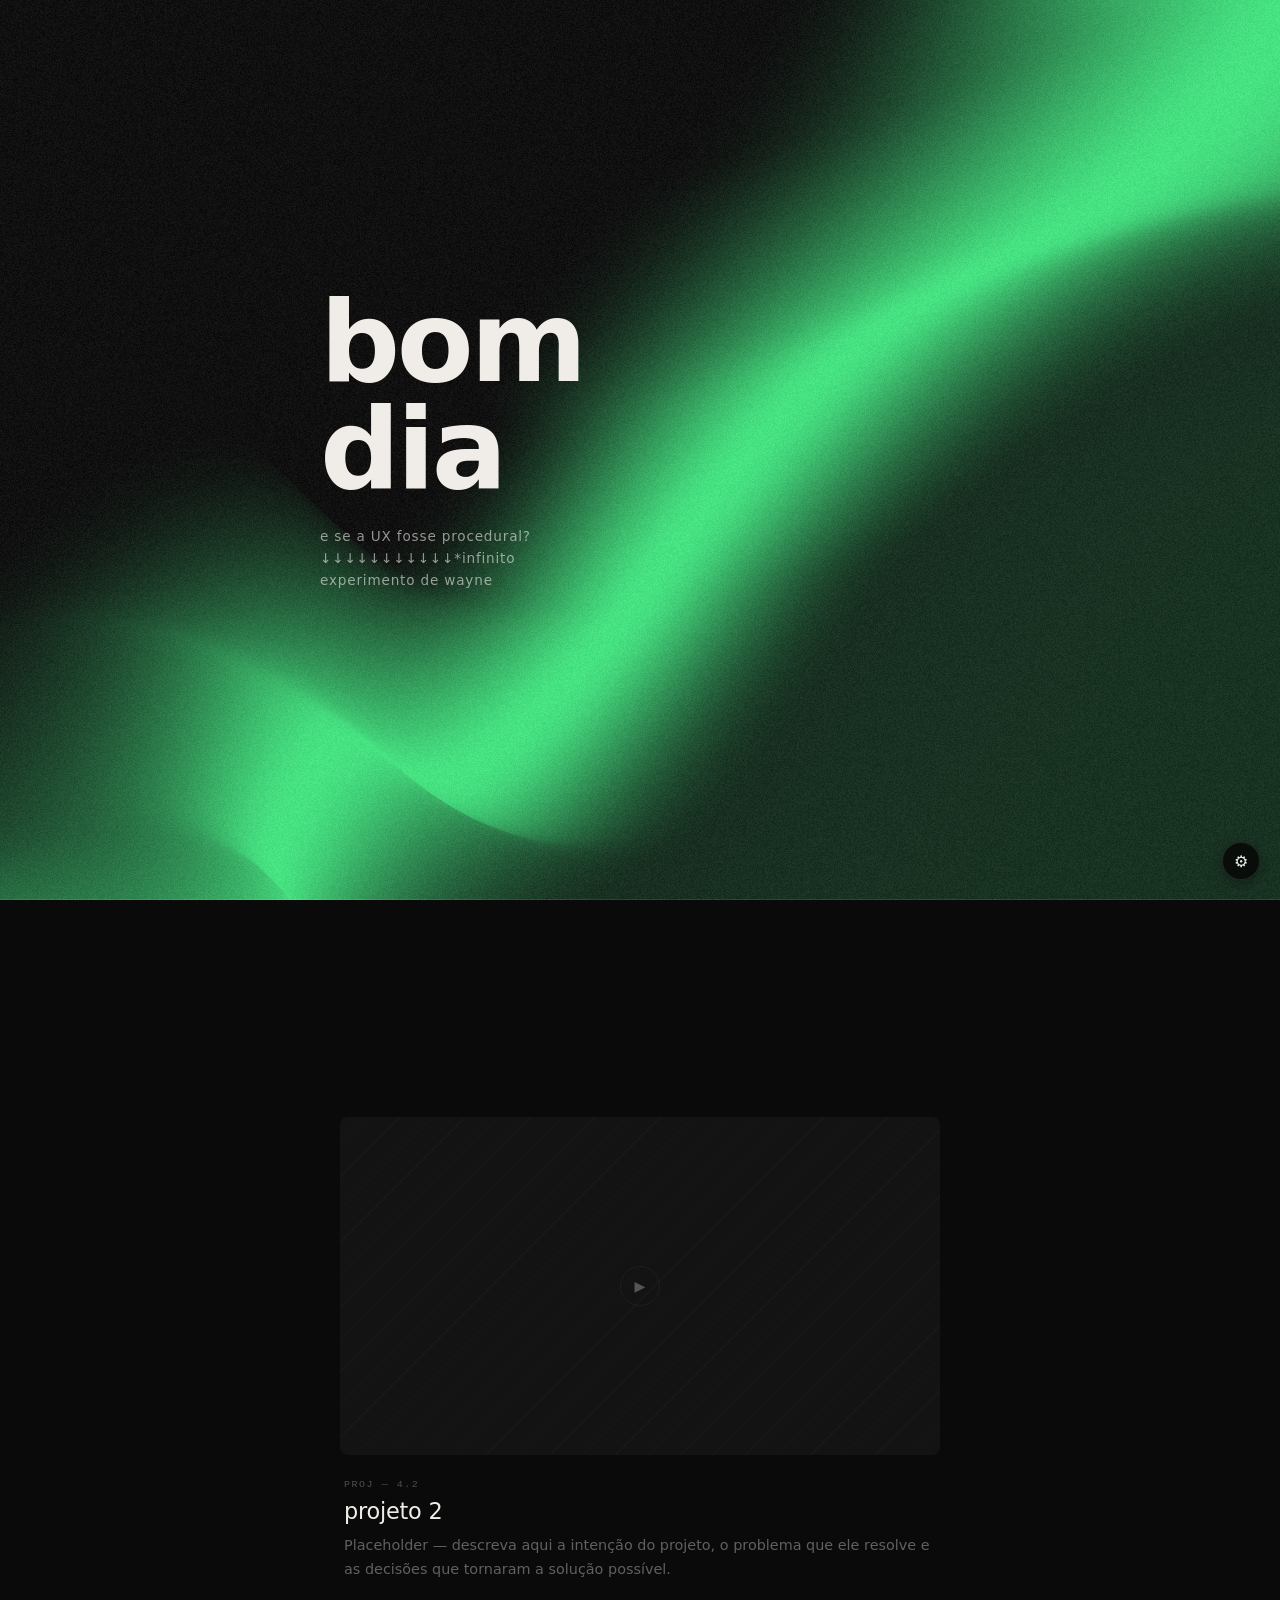
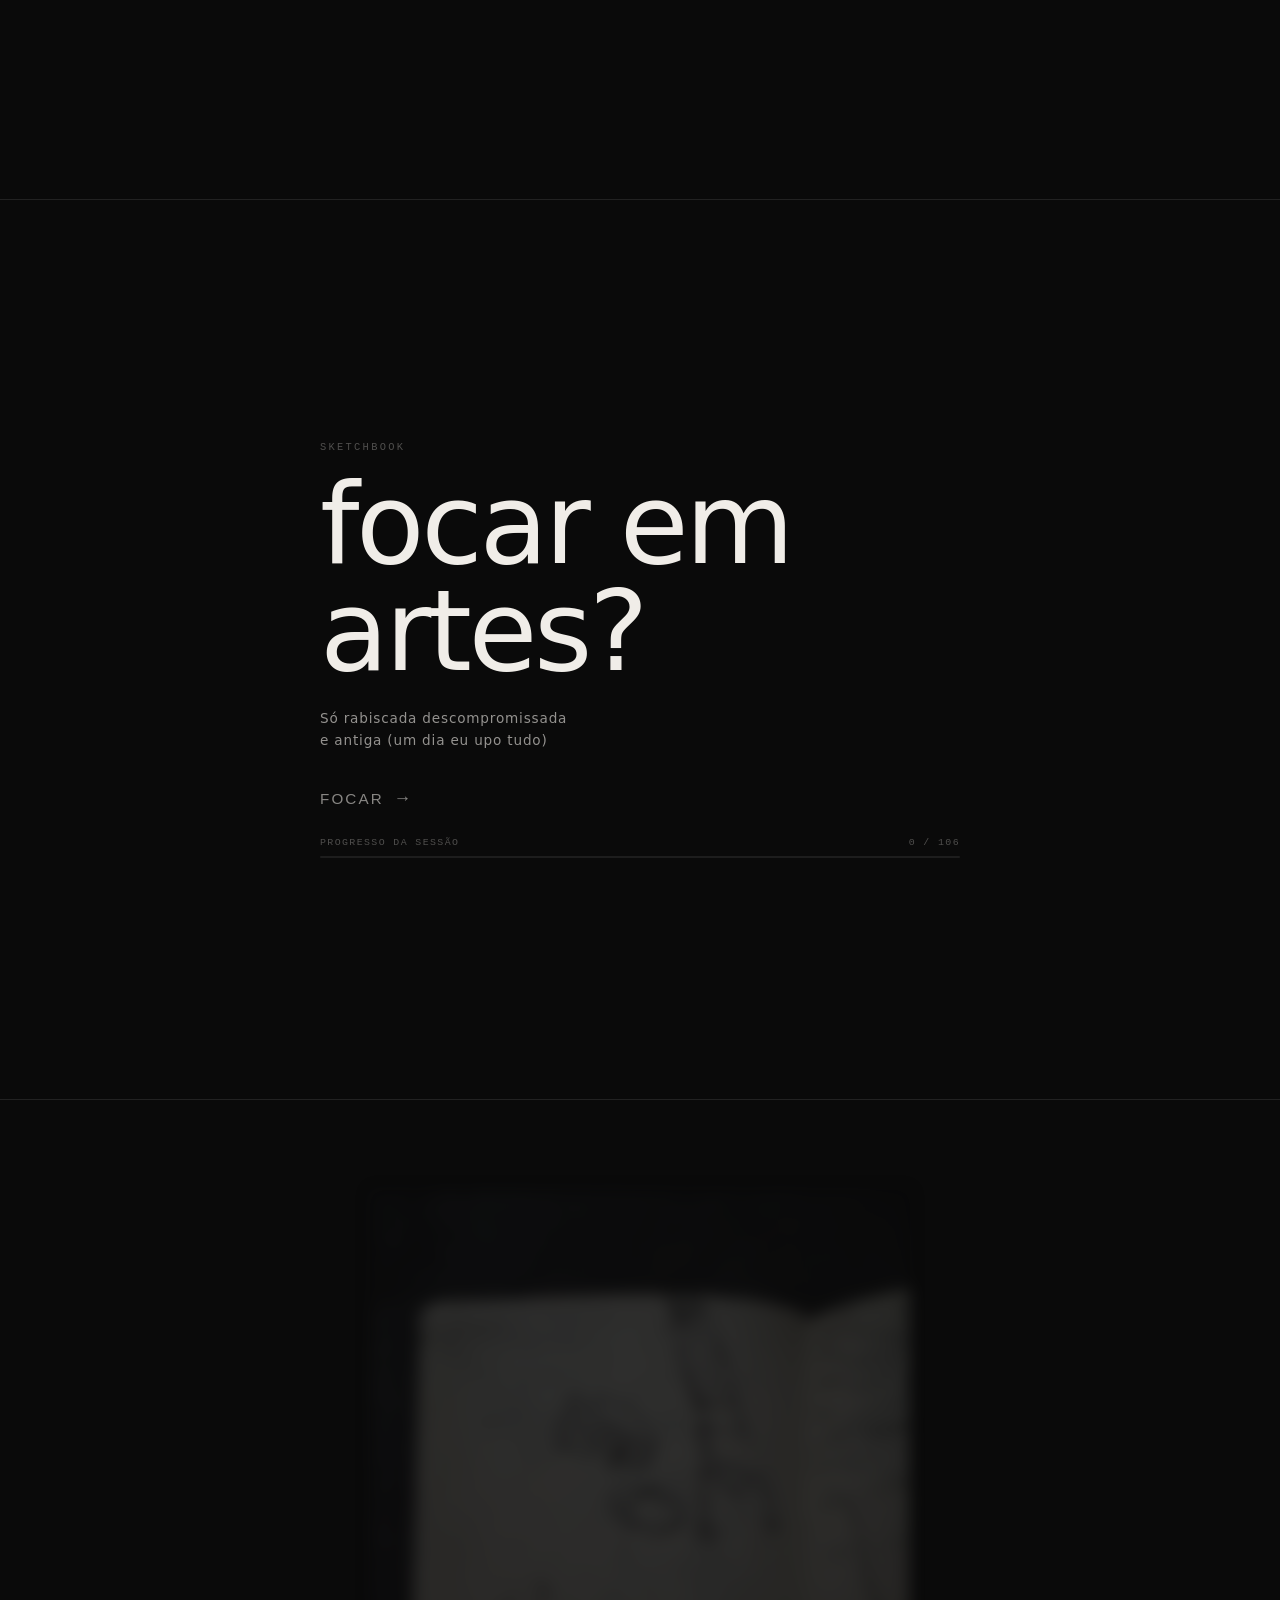
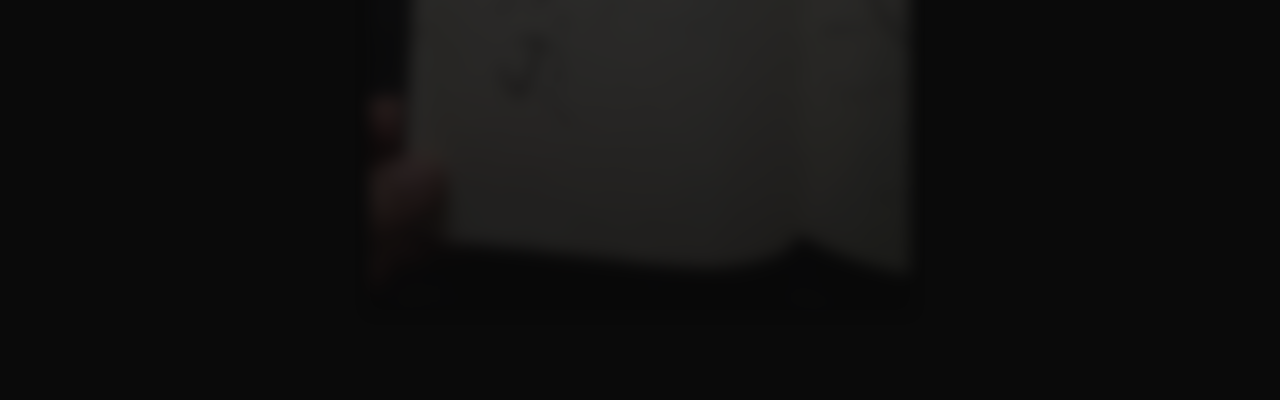
==== commit 73e7a1ff: "adding more desenhos" ====
--- a/index.html
+++ b/index.html
@@ -369,7 +369,7 @@
     </style>
 <script>
 /* __DESENHOS_INDEX_START__ */
-window.DESENHOS_INDEX = ["13.png", "15p.png", "16.png", "166515_314350715315510_681143223_n.jpg", "17.png", "4.png", "4915C7B7-56E0-493C-A0E0-08015CD8B59C.jpg", "5c282bde-5f1b-4749-8ae1-7761a61f5533.jpg", "61747b87-2603-4c1f-85c3-17a7f44841a4.jpg", "8D3CE686-48E2-482E-8F24-D3F0B267BDE9.jpg", "=d.jpg", "CYMERA_20160705_174027.jpg", "D0AE1B77-EBF9-4919-8FFD-3D81478DC20E.jpg", "Frame 634132 (1).png", "IMG-20170331-WA0023 (1).jpeg", "IMG-20240921-WA0020.jpg", "IMG-20240921-WA0021.jpg", "IMG-20240921-WA0023.jpg", "IMG-20240921-WA0029.jpg", "IMG-20240921-WA0032.jpg", "IMG-20240921-WA0033.jpg", "IMG-20240921-WA0034.jpg", "IMG-20240921-WA0039.jpg", "IMG-20240921-WA0041.jpg", "IMG-20240921-WA0042.jpg", "IMG-20240921-WA0043.jpg", "IMG-20240921-WA0045.jpg", "IMG-20240921-WA0049.jpg", "IMG-20240921-WA0057.jpg", "IMG-20240921-WA0058.jpg", "IMG-20240921-WA0059.jpg", "IMG-20240921-WA0060.jpg", "IMG-20240921-WA0061.jpg", "IMG-20240921-WA0063.jpg", "IMG-20240921-WA0074.jpg", "IMG-20240921-WA0079.jpg", "IMG-20240921-WA0081.jpg", "IMG-20240921-WA0082.jpg", "IMG-20240921-WA0083.jpg", "IMG-20240921-WA0086.jpg", "IMG-20240921-WA0088.jpg", "IMG-20240921-WA0090.jpg", "IMG-20240921-WA0093.jpg", "IMG-20240921-WA0095.jpg", "IMG-20240921-WA0097.jpg", "IMG-20240921-WA0098.jpg", "IMG-20240921-WA0099.jpg", "IMG-20240921-WA0103.jpg", "IMG-20240921-WA0104.jpg", "IMG-20240921-WA0105.jpg", "IMG-20240921-WA0106.jpg", "IMG-20240921-WA0108.jpg", "IMG-20240921-WA0110.jpg", "IMG_20170402_192119850 (1).jpg", "IMG_20210613_081519_588.jpg", "IMG_2367.jpg", "IMG_4290.PNG", "Imagem do WhatsApp de 2024-12-19 à(s) 20.30.55_f61a07ca.jpg", "Project 36 (20220501025735).png", "Project 40 (20220501025707).png", "Projeto (20220501025721).png", "Projeto (20240106063920).jpg", "Projeto (20240921085140).png", "Projeto (20240921085200).png", "Projeto (20240921085248).png", "Projeto (20240921085314).png", "Projeto (20240922020129).png", "Projeto (20240922124421).png", "Projeto (20250202101536).png", "Projeto (20250202103006).png", "Projeto (20250202114607).png", "Projeto (20250305090509).png", "Projeto (20260301022315).jpg", "Projeto (20260301022339).jpg", "Screenshot_20210628-143117_Painter.jpg", "Screenshot_20210629-144837_Painter.jpg", "Sem-Título-1.png", "Sem-Título-2.png", "Sem-Título-3.png", "Untitled (10).png", "brave_screenshot_brasil.uxdesign.cc.png", "copy-2.png", "day-4.png", "fantasy_day_by_waynegomes_d4rp1tf.jpg", "guaxinija.png", "guitars-flying-previa-cor.png", "guitars-flying-pronto.png", "idontevenrememberthename.gif", "juliana-medeiros.png", "kindred.jpg", "meow.jpg", "samurai.jpg", "season.jpg", "sketch1.gif", "sketch_while_i_was_traveling_by_waynegomes_d4m8now.jpg", "tannl (20250302015337).png", "taric.png", "wayne-gomes-day-1.jpg", "wayne-gomes-sphynx.jpg", "wayne-gomes-spooky-scary-necromols.jpg", "xmliitary.jpg"];
+window.DESENHOS_INDEX = ["13.png", "15p.png", "16.png", "166515_314350715315510_681143223_n.jpg", "17.png", "4.png", "4915C7B7-56E0-493C-A0E0-08015CD8B59C.jpg", "5c282bde-5f1b-4749-8ae1-7761a61f5533.jpg", "61747b87-2603-4c1f-85c3-17a7f44841a4.jpg", "8D3CE686-48E2-482E-8F24-D3F0B267BDE9.jpg", "=d.jpg", "CYMERA_20160705_174027.jpg", "D0AE1B77-EBF9-4919-8FFD-3D81478DC20E.jpg", "Frame 634132 (1).png", "IMG-20170331-WA0023 (1).jpeg", "IMG-20240921-WA0020.jpg", "IMG-20240921-WA0021.jpg", "IMG-20240921-WA0023.jpg", "IMG-20240921-WA0029.jpg", "IMG-20240921-WA0032.jpg", "IMG-20240921-WA0033.jpg", "IMG-20240921-WA0034.jpg", "IMG-20240921-WA0039.jpg", "IMG-20240921-WA0041.jpg", "IMG-20240921-WA0042.jpg", "IMG-20240921-WA0043.jpg", "IMG-20240921-WA0045.jpg", "IMG-20240921-WA0049.jpg", "IMG-20240921-WA0057.jpg", "IMG-20240921-WA0058.jpg", "IMG-20240921-WA0059.jpg", "IMG-20240921-WA0060.jpg", "IMG-20240921-WA0061.jpg", "IMG-20240921-WA0063.jpg", "IMG-20240921-WA0074.jpg", "IMG-20240921-WA0079.jpg", "IMG-20240921-WA0081.jpg", "IMG-20240921-WA0082.jpg", "IMG-20240921-WA0083.jpg", "IMG-20240921-WA0086.jpg", "IMG-20240921-WA0088.jpg", "IMG-20240921-WA0090.jpg", "IMG-20240921-WA0093.jpg", "IMG-20240921-WA0095.jpg", "IMG-20240921-WA0097.jpg", "IMG-20240921-WA0098.jpg", "IMG-20240921-WA0099.jpg", "IMG-20240921-WA0103.jpg", "IMG-20240921-WA0104.jpg", "IMG-20240921-WA0105.jpg", "IMG-20240921-WA0106.jpg", "IMG-20240921-WA0108.jpg", "IMG-20240921-WA0110.jpg", "IMG_20170402_192119850 (1).jpg", "IMG_20210613_081519_588.jpg", "IMG_2367.jpg", "IMG_4290.PNG", "Imagem do WhatsApp de 2024-12-19 à(s) 20.30.55_f61a07ca.jpg", "Project 36 (20220501025735).png", "Project 40 (20220501025707).png", "Projeto (20220501025721).png", "Projeto (20240106063920).jpg", "Projeto (20240921085140).png", "Projeto (20240921085200).png", "Projeto (20240921085248).png", "Projeto (20240921085314).png", "Projeto (20240922020129).png", "Projeto (20240922124421).png", "Projeto (20250202101536).png", "Projeto (20250202103006).png", "Projeto (20250202114607).png", "Projeto (20250305090509).png", "Projeto (20260301022315).jpg", "Projeto (20260301022339).jpg", "Screenshot_20210628-143117_Painter.jpg", "Screenshot_20210629-144837_Painter.jpg", "Sem-Título-1.png", "Sem-Título-2.png", "Sem-Título-3.png", "Untitled (10).png", "brave_screenshot_brasil.uxdesign.cc.png", "copy-2.png", "day-4.png", "fantasy_day_by_waynegomes_d4rp1tf.jpg", "frame_00001.png", "frame_00002.png", "frame_00003.png", "frame_00004.png", "guaxinija.png", "guitars-flying-previa-cor.png", "guitars-flying-pronto.png", "idontevenrememberthename.gif", "juliana-medeiros.png", "kindred.jpg", "meow.jpg", "samurai.jpg", "season.jpg", "sketch1.gif", "sketch_while_i_was_traveling_by_waynegomes_d4m8now.jpg", "tannl (20250302015337).png", "taric.png", "viajei 1.png", "wayne-gomes-day-1.jpg", "wayne-gomes-sphynx.jpg", "wayne-gomes-spooky-scary-necromols.jpg", "xmliitary.jpg"];
 /* __DESENHOS_INDEX_END__ */
 </script>
 </head>
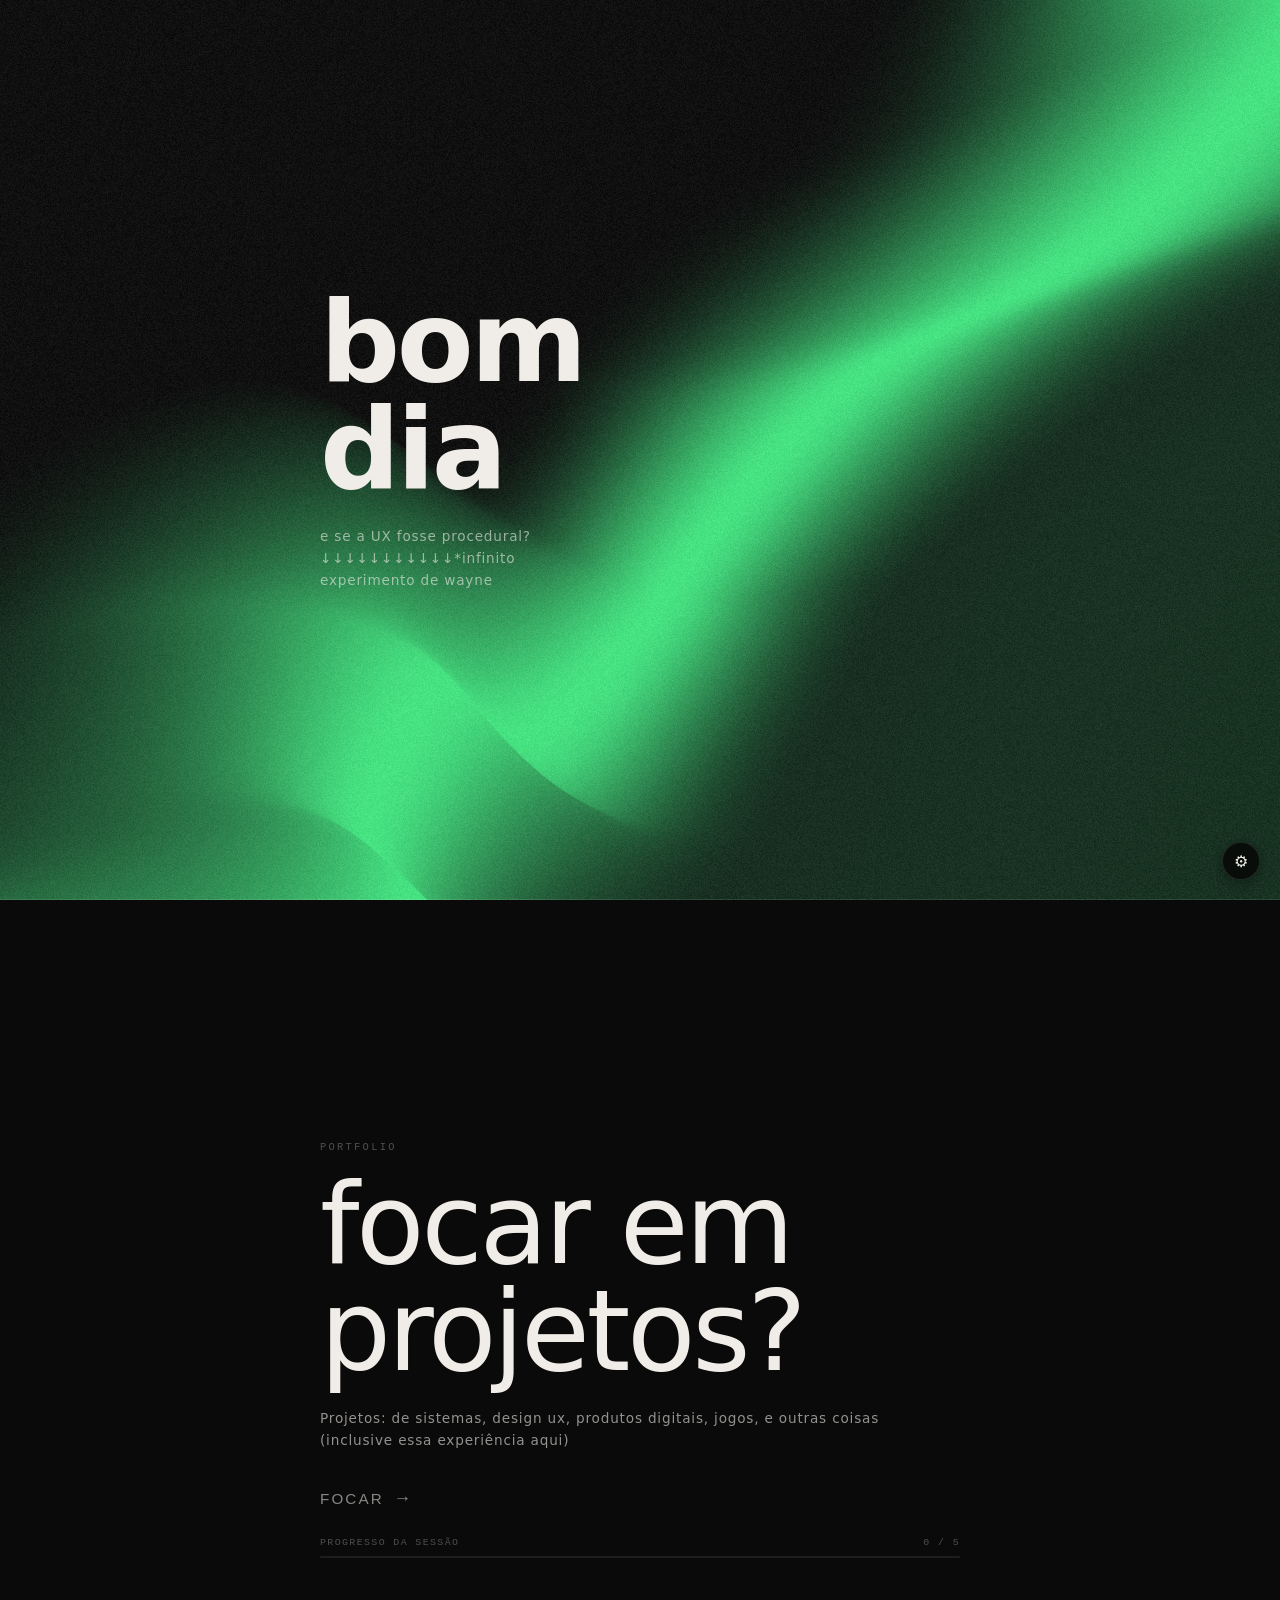
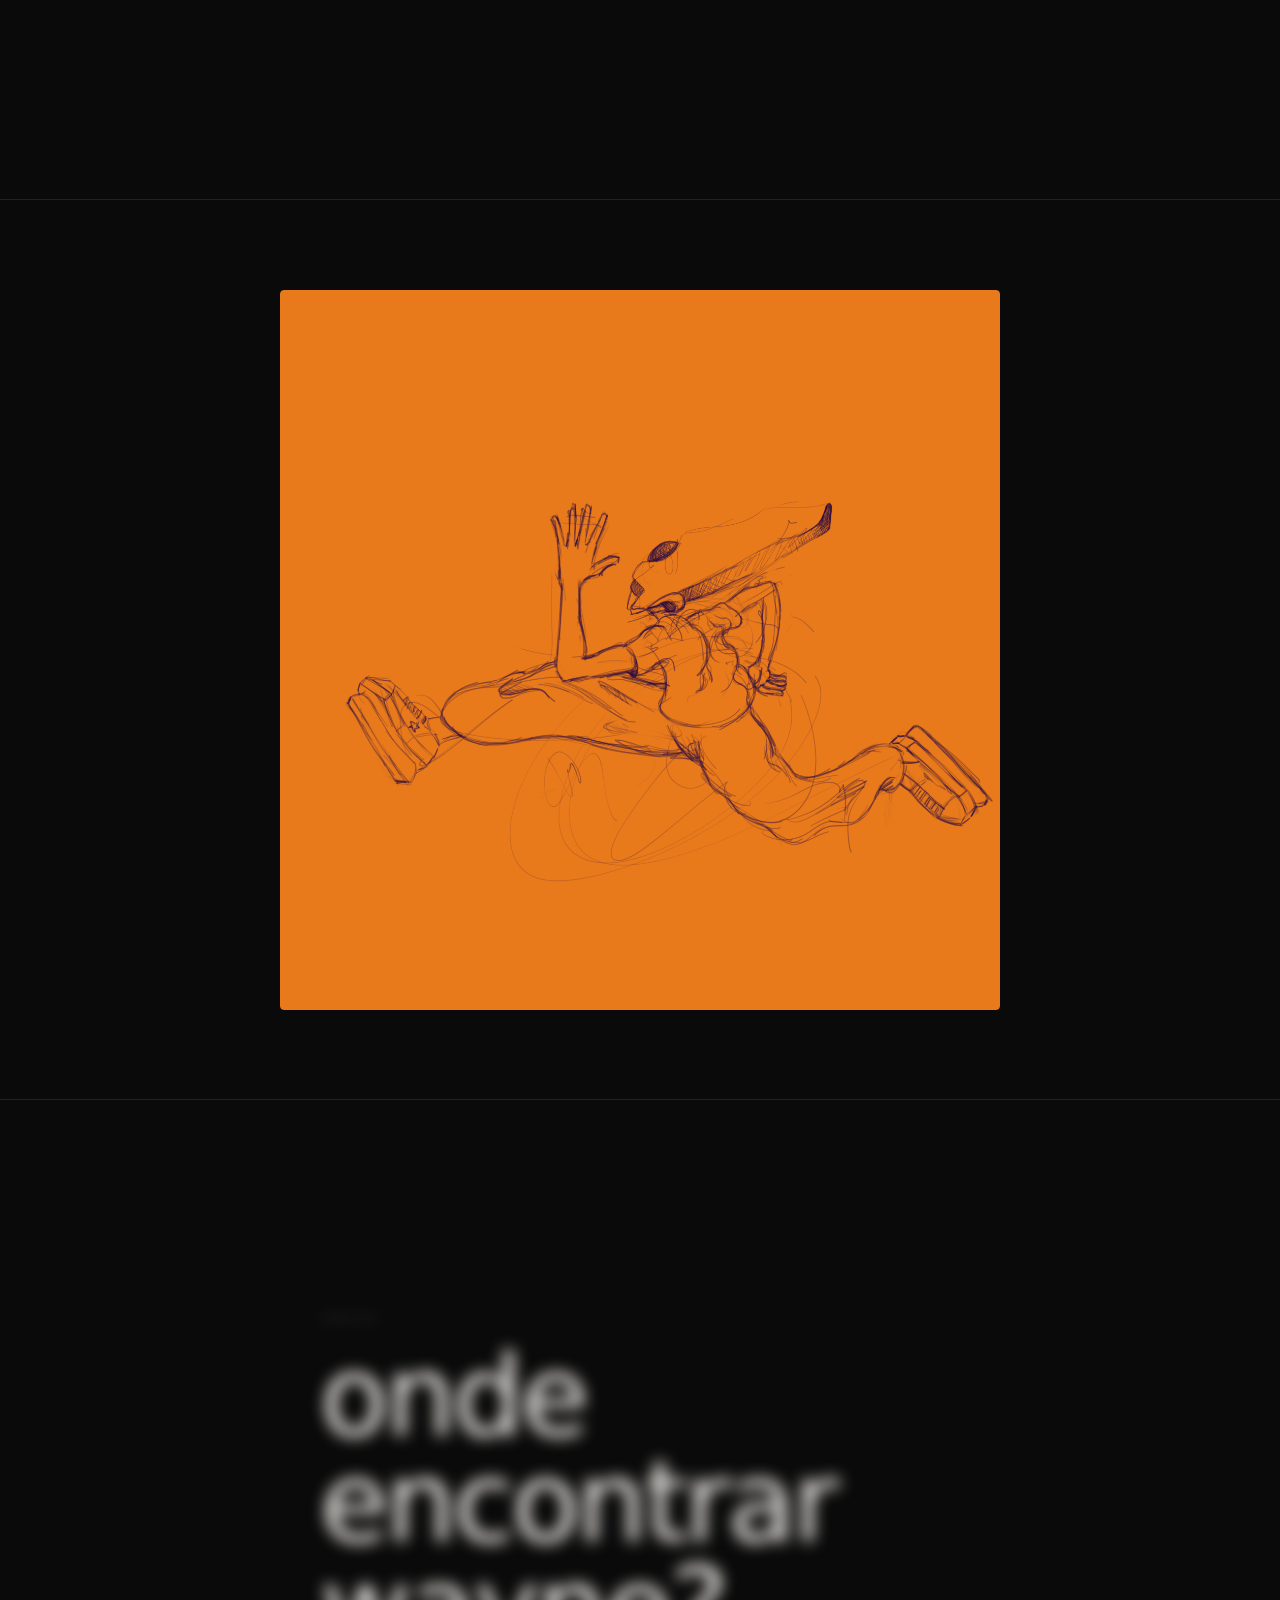
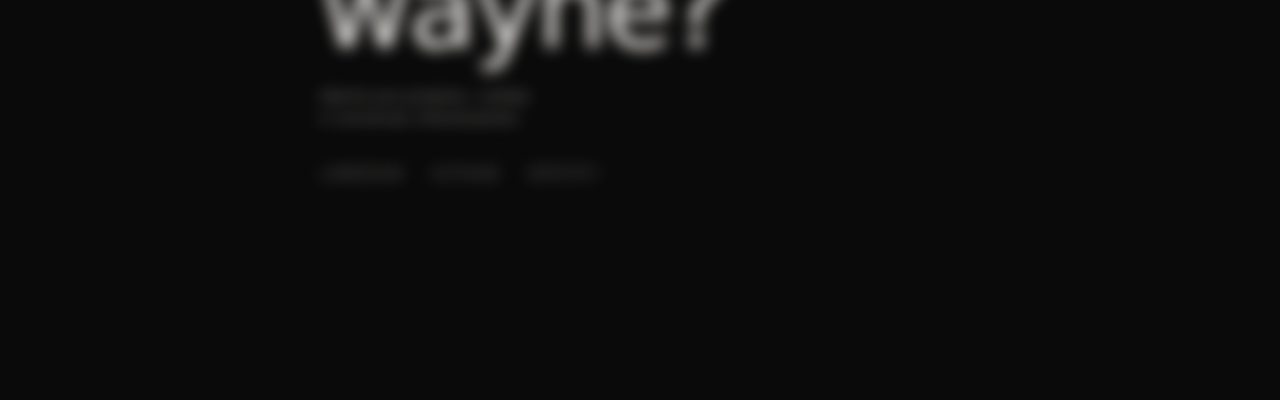
==== commit 4eb6d6e3: "adding links for onde me encontrar" ====
--- a/index.html
+++ b/index.html
@@ -688,9 +688,9 @@
             <h2>onde encontrar<br>wayne?</h2>
             <div class="cta-sub">Aberto pra projetos, collabs<br>e conversas interessantes.</div>
             <div class="cta-links">
-                <a href="#">LinkedIn</a>
-                <a href="#">GitHub</a>
-                <a href="#">Spotify</a>
+                <a href="https://www.linkedin.com/in/wayne-gomes/" target="_blank" rel="noopener noreferrer">LinkedIn</a>
+                <a href="https://github.com/ueinegoms" target="_blank" rel="noopener noreferrer">GitHub</a>
+                <a href="https://open.spotify.com/user/zt4cww5ohht2juv4spii1b0bi?si=ed09ec1f40804418" target="_blank" rel="noopener noreferrer">Spotify</a>
             </div>
         </div></div>`,
 
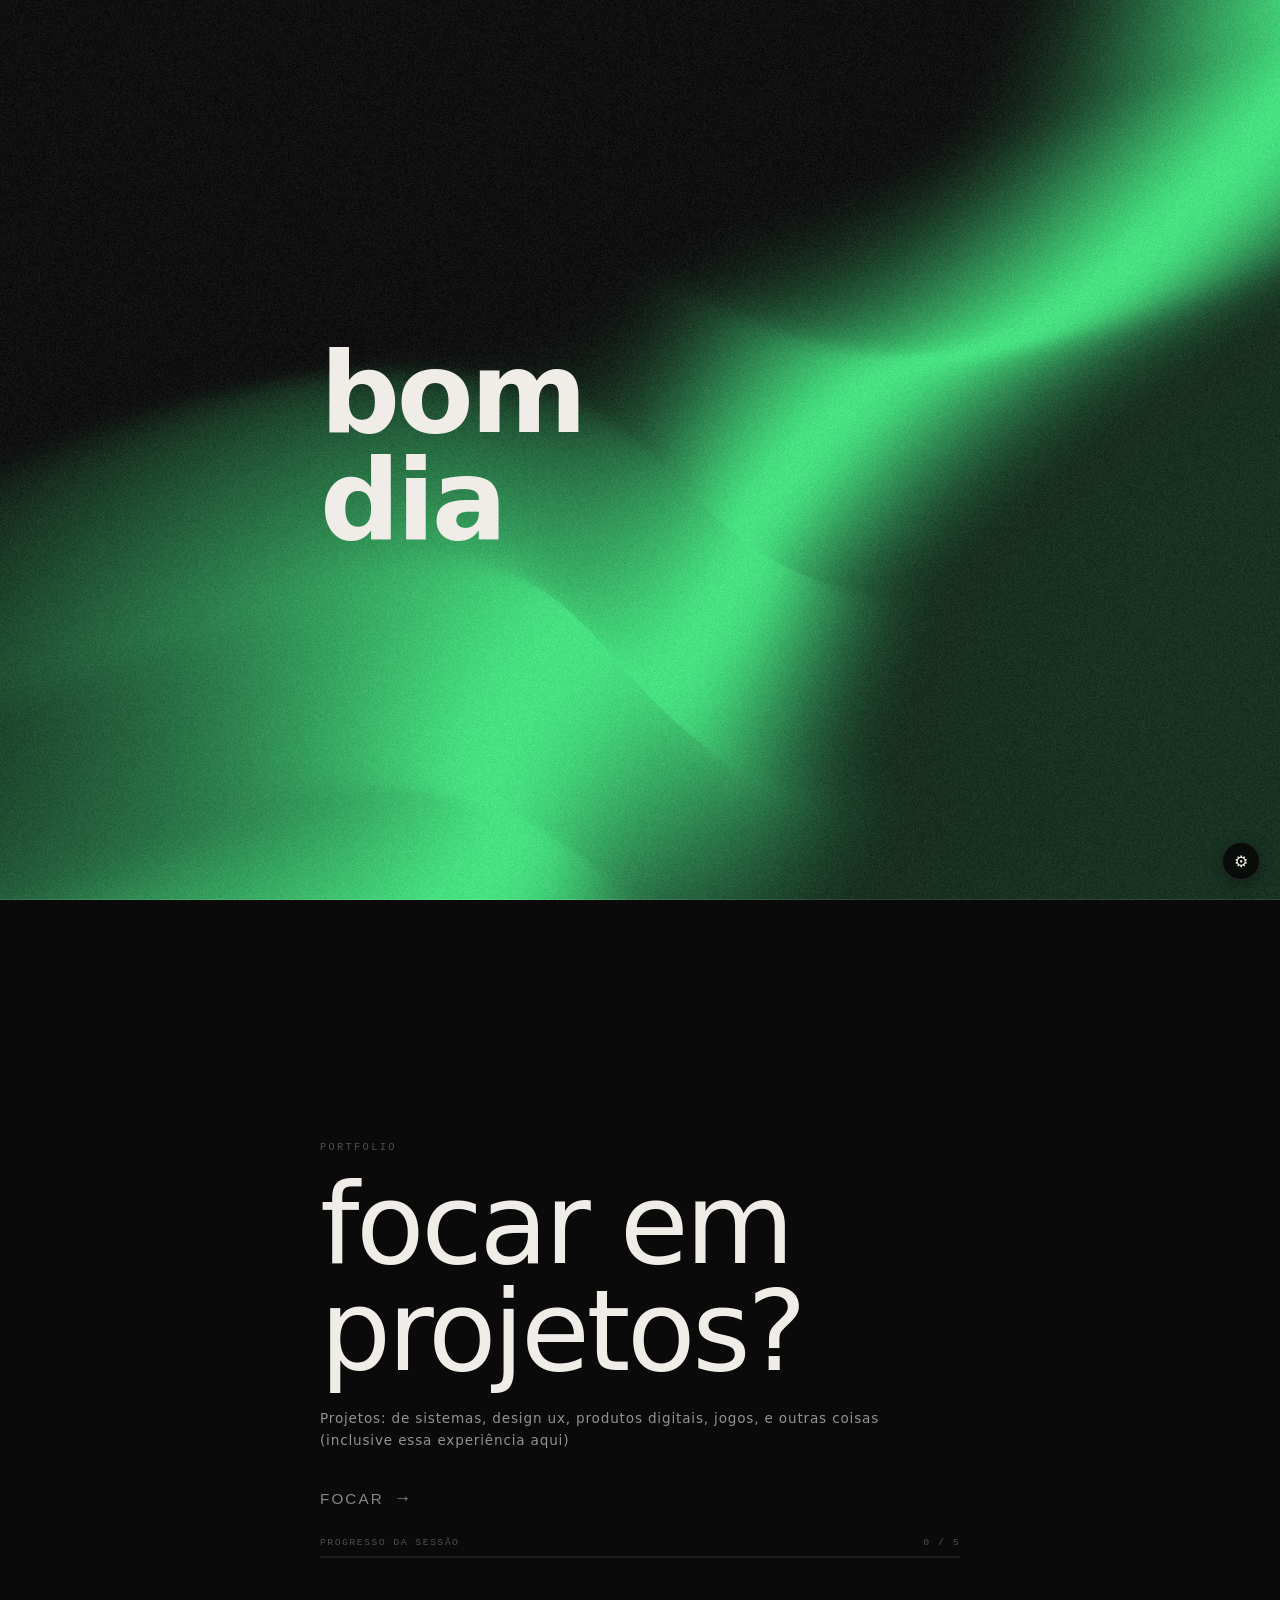
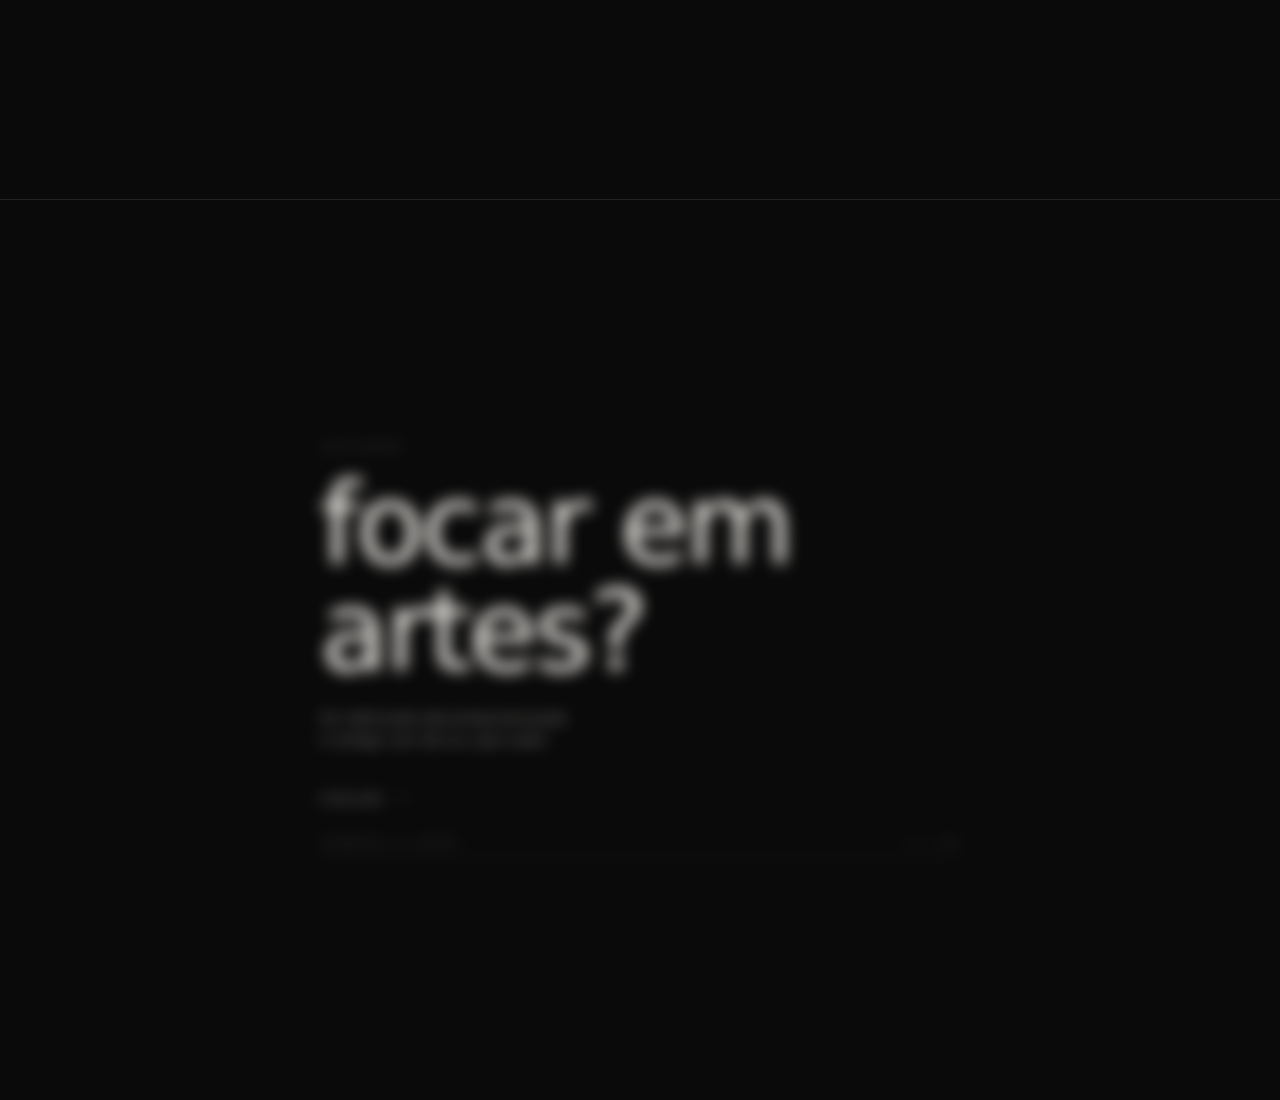
==== commit 26099b59: "sim!" ====
--- a/index.html
+++ b/index.html
@@ -218,6 +218,35 @@
         .proj-info p {
             font-size: 0.9rem; color: rgba(240,237,232,0.38);
             line-height: 1.65; margin: 0;
+        }
+        .proj-links {
+            margin-top: 12px; display: flex; flex-direction: column; gap: 4px;
+        }
+        .proj-links a {
+            font-size: 0.78rem; color: rgba(240,237,232,0.45);
+            word-break: break-all; text-decoration: underline;
+            text-underline-offset: 2px; transition: color 0.2s;
+        }
+        .proj-links a:hover { color: rgba(240,237,232,0.85); }
+        .proj-cta-row { display: flex; gap: 10px; margin-top: 16px; }
+        .proj-cta-row .proj-cta { margin-top: 0; flex: 1; }
+
+        /* rolling-shutter: duas imagens, a de cima varre em degraus (steps)
+           revelando/escondendo a de baixo, num loop — "tosco" de propósito */
+        .proj-media--rs { aspect-ratio: 16 / 9; }
+        .proj-media--rs img {
+            position: absolute; inset: 0; width: 100%; height: 100%;
+            object-fit: cover;
+        }
+        .proj-media--rs .rs-base { z-index: 1; }
+        .proj-media--rs .rs-top {
+            z-index: 2;
+            animation: rs-wipe 3s steps(16, end) infinite;
+        }
+        @keyframes rs-wipe {
+            0%   { clip-path: inset(0 0 100% 0); }
+            50%  { clip-path: inset(0 0 0% 0); }
+            100% { clip-path: inset(0 0 100% 0); }
         }
 
         /* HERO */
@@ -420,10 +449,17 @@
     <div class="config-row"><span>Focus Share %:</span> <input type="number" id="cfg-share" value="80"></div>
     <div class="config-row"><span>Drift (s):</span>     <input type="number" id="cfg-drift" value="90"></div>
     <div class="config-row"><span>Snap (ms):</span>    <input type="number" id="cfg-snap-dur" value="600"></div>
-    <div class="config-row"><span>Idle Reset (s):</span><input type="number" id="cfg-idle-reset" value="45"></div>
+    <div class="config-row"><span>Idle Reset (s):</span><input type="number" id="cfg-idle-reset" value="180"></div>
     <hr style="border-color:var(--border); margin:8px 0">
     <div style="font-size:9px;opacity:0.35;letter-spacing:0.1em;margin-bottom:6px;">SHADER / CANVAS</div>
     <div class="config-row"><span>V Overshoot:</span>   <input type="number" id="cfg-overshoot" step="0.05" value="1.0"></div>
+    <div style="font-size:9px;opacity:0.35;letter-spacing:0.1em;margin:10px 0 6px;">FRITURA (só projetos)</div>
+    <div class="config-row"><span>Intensidade:</span> <input type="number" id="cfg-fried-amt" step="0.05" value="0.7"></div>
+    <div class="config-row"><span>Frequência:</span>  <input type="number" id="cfg-fried-freq" step="1" value="6"></div>
+    <div class="config-row"><span>Velocidade:</span>   <input type="number" id="cfg-fried-speed" step="0.5" value="5"></div>
+    <div style="font-size:9px;opacity:0.35;letter-spacing:0.1em;margin:10px 0 6px;">DITHER (post-process)</div>
+    <div class="config-row"><span>Resolução:</span>   <input type="number" id="cfg-dither-res" step="10" value="310"></div>
+    <div class="config-row"><span>Intensidade:</span> <input type="number" id="cfg-dither-amt" step="0.01" value="0.045"></div>
     <hr style="border-color:var(--border); margin:8px 0">
     <strong>EM FOCO:</strong> <span id="current-focus">HERO</span><br>
     <strong>SHARE:</strong> <span id="share-live">--</span>% → <span id="drift-progress">0</span>%<br>
@@ -443,7 +479,6 @@
         <div class="cta-display">
             <div class="cta-eyebrow" id="hero-eyebrow">—</div>
             <h2 id="hero-greeting"></h2>
-            <div class="cta-sub">e se a UX fosse procedural?<br>↓↓↓↓↓↓↓↓↓↓↓*infinito<br>experimento de wayne</div>
         </div>
     </section>
     <div id="timeline"></div>
@@ -473,7 +508,7 @@
     'GO_DESENHOS': '#13e75d',
     'GO_PROJETOS': '#374fae',
     'desenhos':    '#257e43',
-    'projetos':    '#293460',
+    'projetos':    '#3633e6',
 };
 
 function loadColors() {
@@ -504,14 +539,16 @@
 // =============================================
 const canvas = document.getElementById('bg-canvas');
 const gl = canvas.getContext('webgl');
+let centerKey = 'ctas'; // grupo em foco no centro da tela — usado pelo envelope de fritura
 
 const vertSrc = `
     attribute vec2 a_pos; attribute vec2 a_uv; varying vec2 v_uv;
     uniform float u_t;
     uniform float u_ar;
     uniform float u_w1a,u_w1f,u_w2a,u_w2f,u_w3a,u_w3f;
+    uniform float u_friedAmt,u_friedFreq,u_friedPhase;
     void main() {
-        v_uv = a_uv; 
+        v_uv = a_uv;
         vec2 p = a_pos * 1.4;
         float targetAR = 16.0 / 9.0;
         float scale = u_ar / targetAR;
@@ -519,6 +556,10 @@
         float w = u_w1a*sin(u_w1f*pn.x+u_t*1.0)
                 + u_w2a*cos(u_w2f*pn.y+u_t*0.7)
                 + u_w3a*sin(u_w3f*(pn.x+pn.y)+u_t*0.5);
+        w += u_friedAmt * (
+            sin(u_friedFreq*pn.x - u_friedPhase) * 0.6
+          + cos(u_friedFreq*pn.y*1.3 + u_friedPhase*1.4) * 0.4
+        );
         p.y+=w; p.x+=w*0.5;
         gl_Position=vec4(p,0.0,1.0);
     }
@@ -540,6 +581,42 @@
     }
 `;
 
+// segundo passe: pega o frame já renderizado (mesh + cor) numa textura e
+// desloca os PIXELS de verdade, em blocos pequenos que trocam em degraus —
+// isso é o "post-process" de fato, diferente de deformar a coordenada
+// procedural antes de pintar (que foi a tentativa anterior).
+const postVertSrc = `
+    attribute vec2 a_pos2; varying vec2 v_uv2;
+    void main() {
+        v_uv2 = a_pos2 * 0.5 + 0.5;
+        gl_Position = vec4(a_pos2, 0.0, 1.0);
+    }
+`;
+const postFragSrc = `
+    precision highp float; varying vec2 v_uv2;
+    uniform sampler2D u_scene;
+    uniform float u_ditherRes, u_ditherAmt, u_friedPhase;
+    float rnd(vec2 s){return fract(sin(dot(s,vec2(12.9898,78.233)))*43758.5453);}
+    void main() {
+        vec2 uv = v_uv2;
+        if (u_ditherAmt > 0.0001) {
+            float grid = max(u_ditherRes, 1.0);
+            vec2 cell = floor(uv * grid);
+            float step = floor(u_friedPhase * 14.0); // degraus, não deslize
+            // deslocamentos diferentes em x/y por degrau — somar o mesmo
+            // valor nos dois eixos é uma translação diagonal uniforme (por
+            // isso deslizava pro canto); com eixos diferentes, cada degrau
+            // reembaralha o hash em vez de só arrastar o padrão anterior
+            vec2 seed1 = cell + step * vec2(37.719, 91.331);
+            vec2 seed2 = cell + step * vec2(57.219, 13.117) + 91.7;
+            float n1 = rnd(seed1);
+            float n2 = rnd(seed2);
+            uv += (vec2(n1, n2) - 0.5) * u_ditherAmt;
+        }
+        gl_FragColor = texture2D(u_scene, clamp(uv, 0.0, 1.0));
+    }
+`;
+
 function mkSh(type,src){const s=gl.createShader(type);gl.shaderSource(s,src);gl.compileShader(s);return s;}
 const prog=gl.createProgram();
 gl.attachShader(prog,mkSh(gl.VERTEX_SHADER,vertSrc));
@@ -572,6 +649,35 @@
 const uTC=gl.getUniformLocation(prog,'u_tc');
 const uTP=gl.getUniformLocation(prog,'u_tp');
 const uWs=['u_w1a','u_w1f','u_w2a','u_w2f','u_w3a','u_w3f'].map(n=>gl.getUniformLocation(prog,n));
+const uFriedAmt  =gl.getUniformLocation(prog,'u_friedAmt');
+const uFriedFreq =gl.getUniformLocation(prog,'u_friedFreq');
+const uFriedPhase=gl.getUniformLocation(prog,'u_friedPhase');
+
+// segundo passe (post-process): programa, quad e framebuffer separados
+const postProg=gl.createProgram();
+gl.attachShader(postProg,mkSh(gl.VERTEX_SHADER,postVertSrc));
+gl.attachShader(postProg,mkSh(gl.FRAGMENT_SHADER,postFragSrc));
+gl.linkProgram(postProg);
+
+const quadB=mkBuf(gl.ARRAY_BUFFER,[-1,-1, 1,-1, -1,1, 1,-1, 1,1, -1,1],Float32Array);
+const aPos2=gl.getAttribLocation(postProg,'a_pos2');
+
+const uScene     =gl.getUniformLocation(postProg,'u_scene');
+const uDitherRes =gl.getUniformLocation(postProg,'u_ditherRes');
+const uDitherAmt =gl.getUniformLocation(postProg,'u_ditherAmt');
+const uPostPhase =gl.getUniformLocation(postProg,'u_friedPhase');
+
+const sceneTex=gl.createTexture();
+gl.bindTexture(gl.TEXTURE_2D,sceneTex);
+gl.texParameteri(gl.TEXTURE_2D,gl.TEXTURE_MIN_FILTER,gl.LINEAR);
+gl.texParameteri(gl.TEXTURE_2D,gl.TEXTURE_MAG_FILTER,gl.LINEAR);
+gl.texParameteri(gl.TEXTURE_2D,gl.TEXTURE_WRAP_S,gl.CLAMP_TO_EDGE);
+gl.texParameteri(gl.TEXTURE_2D,gl.TEXTURE_WRAP_T,gl.CLAMP_TO_EDGE);
+
+const sceneFbo=gl.createFramebuffer();
+gl.bindFramebuffer(gl.FRAMEBUFFER,sceneFbo);
+gl.framebufferTexture2D(gl.FRAMEBUFFER,gl.COLOR_ATTACHMENT0,gl.TEXTURE_2D,sceneTex,0);
+gl.bindFramebuffer(gl.FRAMEBUFFER,null);
 
 function resize(){
     const r = devicePixelRatio || 1;
@@ -581,6 +687,8 @@
     const overshoot = parseFloat(document.getElementById('cfg-overshoot')?.value || 1.0);
     canvas.width  = Math.round(w * r);
     canvas.height = Math.round(h * r * overshoot);
+    gl.bindTexture(gl.TEXTURE_2D,sceneTex);
+    gl.texImage2D(gl.TEXTURE_2D,0,gl.RGBA,canvas.width,canvas.height,0,gl.RGBA,gl.UNSIGNED_BYTE,null);
     gl.viewport(0, 0, canvas.width, canvas.height);
 }
 
@@ -599,6 +707,7 @@
 let sTP = 1.0, sTStart = 0;
 const TRANS = 1600;
 let sTime = 0, lastTS = 0;
+let friedEnvelope = 0, friedPhase = 0;
 
 function eio(t) { return 0.5 - 0.5 * Math.cos(Math.PI * t); }
 
@@ -624,22 +733,62 @@
         if(sTP>=1.0) sSt=[...sTgt];
     }
     const ep=eio(Math.min(sTP,1.0));
+
+    // envelope de "fritura": sobe/desce suave. Mesma intensidade cheia dentro
+    // de projetos e no CTA "focar em projetos?" (mesmo fundo azulado) — uma
+    // zona só, uma lógica só.
+    const inFriedZone = (typeof groupOf==='function' && groupOf(centerKey)==='projetos') || centerKey==='GO_PROJETOS';
+    const ampTarget = inFriedZone ? 1 : 0;
+    const lerpRate = Math.min(dt * 2.5, 1);
+    friedEnvelope += (ampTarget - friedEnvelope) * lerpRate;
+    const friedAmt   = parseFloat(document.getElementById('cfg-fried-amt')?.value   || 0);
+    const friedFreq  = parseFloat(document.getElementById('cfg-fried-freq')?.value  || 0);
+    const friedSpeed = parseFloat(document.getElementById('cfg-fried-speed')?.value || 0);
+    // fase acumulada em vez de u_t*speed: multiplicar o tempo total (que só
+    // cresce desde o load) por uma velocidade que muda durante a transição
+    // reescreve a fase inteira retroativamente e causa um salto/espasmo —
+    // acumulando so o incremento de cada frame, a mudança de velocidade só
+    // afeta o ritmo dali pra frente.
+    friedPhase += friedSpeed * dt * 0.4;
+
+    // passe 1: mesh + cor, renderizado numa textura em vez do canvas direto
+    gl.bindFramebuffer(gl.FRAMEBUFFER,sceneFbo);
+    gl.useProgram(prog);
+    bindA(pB,'a_pos',2); bindA(uB,'a_uv',2);
     gl.clearColor(0.04,0.04,0.04,1); gl.clear(gl.COLOR_BUFFER_BIT);
     gl.uniform1f(uT,sTime);
     gl.uniform1f(uAR, canvas.width / canvas.height);
     gl.uniform3f(uSC,sSt[0],sSt[1],sSt[2]);
     gl.uniform3f(uTC,sTgt[0],sTgt[1],sTgt[2]);
     gl.uniform1f(uTP,ep);
+    gl.uniform1f(uFriedAmt, friedEnvelope * friedAmt);
+    gl.uniform1f(uFriedFreq, friedFreq);
+    gl.uniform1f(uFriedPhase, friedPhase);
     [0.25,4.0,0.05,13.0,0.02,8.0].forEach((v,i)=>gl.uniform1f(uWs[i],v));
     gl.bindBuffer(gl.ELEMENT_ARRAY_BUFFER,iB);
     gl.drawElements(gl.TRIANGLES,vIdx.length,gl.UNSIGNED_SHORT,0);
+
+    // passe 2 (post-process): pega a textura pronta e desloca os pixels
+    gl.bindFramebuffer(gl.FRAMEBUFFER,null);
+    gl.useProgram(postProg);
+    gl.bindBuffer(gl.ARRAY_BUFFER,quadB);
+    gl.enableVertexAttribArray(aPos2);
+    gl.vertexAttribPointer(aPos2,2,gl.FLOAT,false,0,0);
+    gl.activeTexture(gl.TEXTURE0);
+    gl.bindTexture(gl.TEXTURE_2D,sceneTex);
+    gl.uniform1i(uScene,0);
+    const ditherRes = parseFloat(document.getElementById('cfg-dither-res')?.value || 0);
+    const ditherAmt = parseFloat(document.getElementById('cfg-dither-amt')?.value || 0);
+    gl.uniform1f(uDitherRes, ditherRes);
+    gl.uniform1f(uDitherAmt, friedEnvelope * ditherAmt);
+    gl.uniform1f(uPostPhase, friedPhase);
+    gl.clearColor(0.04,0.04,0.04,1); gl.clear(gl.COLOR_BUFFER_BIT);
+    gl.drawArrays(gl.TRIANGLES,0,6);
 })(0);
 
 // =============================================
 // DETECÇÃO DE CENTRO DA TELA
 // =============================================
-let centerKey = 'ctas';
-
 function detectCenter() {
     const mid = window.innerHeight / 2;
     let best = null, bestDist = Infinity;
@@ -661,8 +810,38 @@
     }
 
     if (best && best !== centerKey) {
+        const prevKey = centerKey;
         centerKey = best;
         triggerColor(best);
+        syncExperimentPanel(best, prevKey);
+    }
+}
+
+// =============================================
+// PAINEL AUTO-ABERTO NO PROJETO META (P4.2)
+// =============================================
+// entrando no "esse experimento aqui", abre o painel de config sozinho pra
+// pessoa ver como funciona. Saindo, só fecha se fomos nós que abrimos —
+// se já estava aberto por ação da pessoa, volta pro estado de antes (aberto).
+let panelAutoOpened = false;
+
+function syncExperimentPanel(newKey, oldKey) {
+    const panel = document.getElementById('log-monitor');
+    const btn = document.getElementById('monitor-toggle');
+    if (!panel || !btn) return;
+    const enteringExperiment = newKey === 'P4.2' && oldKey !== 'P4.2';
+    const leavingExperiment = oldKey === 'P4.2' && newKey !== 'P4.2';
+
+    if (enteringExperiment && !panel.classList.contains('visible')) {
+        panel.classList.add('visible');
+        btn.classList.add('open');
+        btn.textContent = '✕';
+        panelAutoOpened = true;
+    } else if (leavingExperiment && panelAutoOpened) {
+        panel.classList.remove('visible');
+        btn.classList.remove('open');
+        btn.textContent = '⚙';
+        panelAutoOpened = false;
     }
 }
 
@@ -739,20 +918,41 @@
     return fetch('projetos/projetos.json').then(r => r.json()).then(projetos => {
         projetos.forEach(p => {
             const safeId = p.id.replace('.', '_');
+            // image: string = tem capa; null = placeholder (mídia pendente);
+            // false = sem bloco de mídia mesmo (ex: projeto meta, o fundo já é a peça)
+            // image2: presente junto de image = efeito rolling-shutter entre as duas
             const hasImage = !!p.image;
-            const mediaContent = hasImage
-                ? `<img src="${p.image}" alt="${p.title}" loading="lazy">`
-                : `<div class="media-label"><div class="media-icon">▶</div></div>`;
-            const mediaClass = hasImage ? 'proj-media' : 'proj-media proj-media--placeholder';
-            const ctaHtml = (p.cta && p.cta.enabled)
-                ? `<a class="proj-cta proj-cta--${safeId}" href="${p.cta.url}">${p.cta.label}</a>`
+            const skipMedia = p.image === false;
+            let mediaHtml = '';
+            if (!skipMedia && p.image2) {
+                mediaHtml = `<div class="proj-media proj-media--rs">
+                    <img class="rs-base" src="${p.image}" alt="${p.title}" loading="lazy">
+                    <img class="rs-top" src="${p.image2}" alt="${p.title}" loading="lazy">
+                </div>`;
+            } else if (!skipMedia) {
+                const mediaContent = hasImage
+                    ? `<img src="${p.image}" alt="${p.title}" loading="lazy">`
+                    : `<div class="media-label"><div class="media-icon">▶</div></div>`;
+                const mediaClass = hasImage ? 'proj-media' : 'proj-media proj-media--placeholder';
+                mediaHtml = `<div class="${mediaClass}">${mediaContent}</div>`;
+            }
+            const ctaList = Array.isArray(p.cta) ? p.cta : (p.cta ? [p.cta] : []);
+            const ctaBtns = ctaList.filter(c => c.enabled)
+                .map(c => `<a class="proj-cta proj-cta--${safeId}" href="${c.url}" target="_blank" rel="noopener noreferrer">${c.label}</a>`)
+                .join('');
+            const ctaHtml = ctaBtns
+                ? (ctaBtns.match(/<a /g)?.length > 1 ? `<div class="proj-cta-row">${ctaBtns}</div>` : ctaBtns)
+                : '';
+            const linksHtml = (p.links && p.links.length)
+                ? `<div class="proj-links">${p.links.map(l => `<a href="${l.url}" target="_blank" rel="noopener noreferrer">${l.label}</a>`).join('')}</div>`
                 : '';
             templates.projetos[p.id] = `<div class="instancia-container"><div class="proj-card">
-                <div class="${mediaClass}">${mediaContent}</div>
+                ${mediaHtml}
                 <div class="proj-info">
                     <div class="proj-eyebrow">${p.eyebrow}</div>
                     <h3>${p.title}</h3>
-                    <p>${p.description}</p>
+                    <p class="proj-desc proj-desc--${safeId}">${p.description}</p>
+                    ${linksHtml}
                     ${ctaHtml}
                 </div>
             </div></div>`;
@@ -817,7 +1017,10 @@
 // todos os itens voltam a ter peso igual dentro dos grupos.
 // cycleSets: por grupo — cada grupo reseta seu ciclo independentemente.
 // Isso garante que CTAs (3 itens) nunca bloqueiem desenhos (90+ itens).
-const cycleSets = { ctas: new Set(), desenhos: new Set(), projetos: new Set() };
+// Gerado a partir das chaves de `templates`: qualquer grupo novo adicionado
+// lá (hoje ou no futuro) já nasce com a regra de não-repetição/reset.
+const cycleSets = {};
+Object.keys(templates).forEach(g => { cycleSets[g] = new Set(); });
 
 function groupOf(key) {
     if (key.startsWith('D3.')) return 'desenhos';
@@ -982,12 +1185,22 @@
     // Antes de filtrar: reseta o ciclo de cada grupo que estiver esgotado.
     // Isso garante que grupos pequenos (ex: 3 CTAs) nunca fiquem presos
     // esperando grupos grandes (ex: 90 desenhos) terminarem.
+    let focusPoolJustCleared = false;
     Object.keys(cycleSets).forEach(g => {
         const groupItems = Object.keys(templates[g] || {});
         if (groupItems.length > 0 && groupItems.every(k => cycleSets[g].has(k))) {
             cycleSets[g].clear();
+            if (g === state.focusGroup && g !== 'ctas') focusPoolJustCleared = true;
         }
     });
+
+    // já viu tudo do grupo em foco (mais provável em projetos, que tem menos
+    // itens — desenhos tem muito mais e deve demorar bem mais pra esgotar) —
+    // sai do foco sozinho em vez de recomeçar escondido o ciclo por baixo
+    if (focusPoolJustCleared) {
+        calculateTargets('ctas');
+        return;
+    }
 
     function buildPool() {
         return allKeys.filter(k => {
@@ -1133,11 +1346,32 @@
     }
 },100);
 
+// commit por borda, não por nível: a checagem antiga disparava a cada
+// evento de 'scroll' enquanto a área ficasse dentro da zona de gatilho —
+// e como isso vale por vários eventos seguidos (scroll contínuo, momentum,
+// scroll anchoring do browser), um único gesto de scroll committava dezenas
+// de itens em cascata sem o usuário nunca ver a maioria deles, esgotando o
+// pool quase instantaneamente. Agora só committa na transição fora→dentro
+// da zona; precisa sair da zona de novo antes do próximo commit valer.
+let readyToCommit = true;
 window.addEventListener('scroll',()=>{
     lastActivityTime = Date.now();
     const area=document.getElementById('candidate-area');
     if(!area.children.length||state.isLocked) return;
-    if(area.getBoundingClientRect().top<window.innerHeight-150) commit();
+    const inZone = area.getBoundingClientRect().top < window.innerHeight-150;
+    if (inZone && readyToCommit) {
+        readyToCommit = false;
+        commit();
+    } else if (!inZone) {
+        readyToCommit = true;
+    }
+});
+
+// parado olhando/lendo um item (sem rolar) ainda conta como presença —
+// só scroll marcava atividade antes, então uma pausa pra apreciar um
+// desenho já bastava pra disparar o idle-reset e zerar o ciclo inteiro.
+['mousemove','keydown','touchstart','click'].forEach(evt => {
+    window.addEventListener(evt, () => { lastActivityTime = Date.now(); }, { passive: true });
 });
 
 // =============================================
@@ -1256,6 +1490,7 @@
         const isOpen = panel.classList.toggle('visible');
         btn.classList.toggle('open', isOpen);
         btn.textContent = isOpen ? '✕' : '⚙';
+        panelAutoOpened = false; // clique manual = escolha explícita, não reverte mais sozinho
     });
 })();
 
--- a/projetos/projetos-buttons.css
+++ b/projetos/projetos-buttons.css
@@ -19,3 +19,17 @@
     background: #1C3DF7;
     color: #fff;
 }
+
+/* projeto 2 fala sobre o proprio site — o botao aparece ja "pressionado",
+   porque so de estar navegando nele voce ja esta dentro da experiencia */
+.proj-cta--P4_2 {
+    background: #000;
+    color: #fff;
+    text-transform: none;
+    cursor: default;
+    pointer-events: none;
+}
+
+.proj-info p.proj-desc--P4_2 {
+    color: #fff;
+}
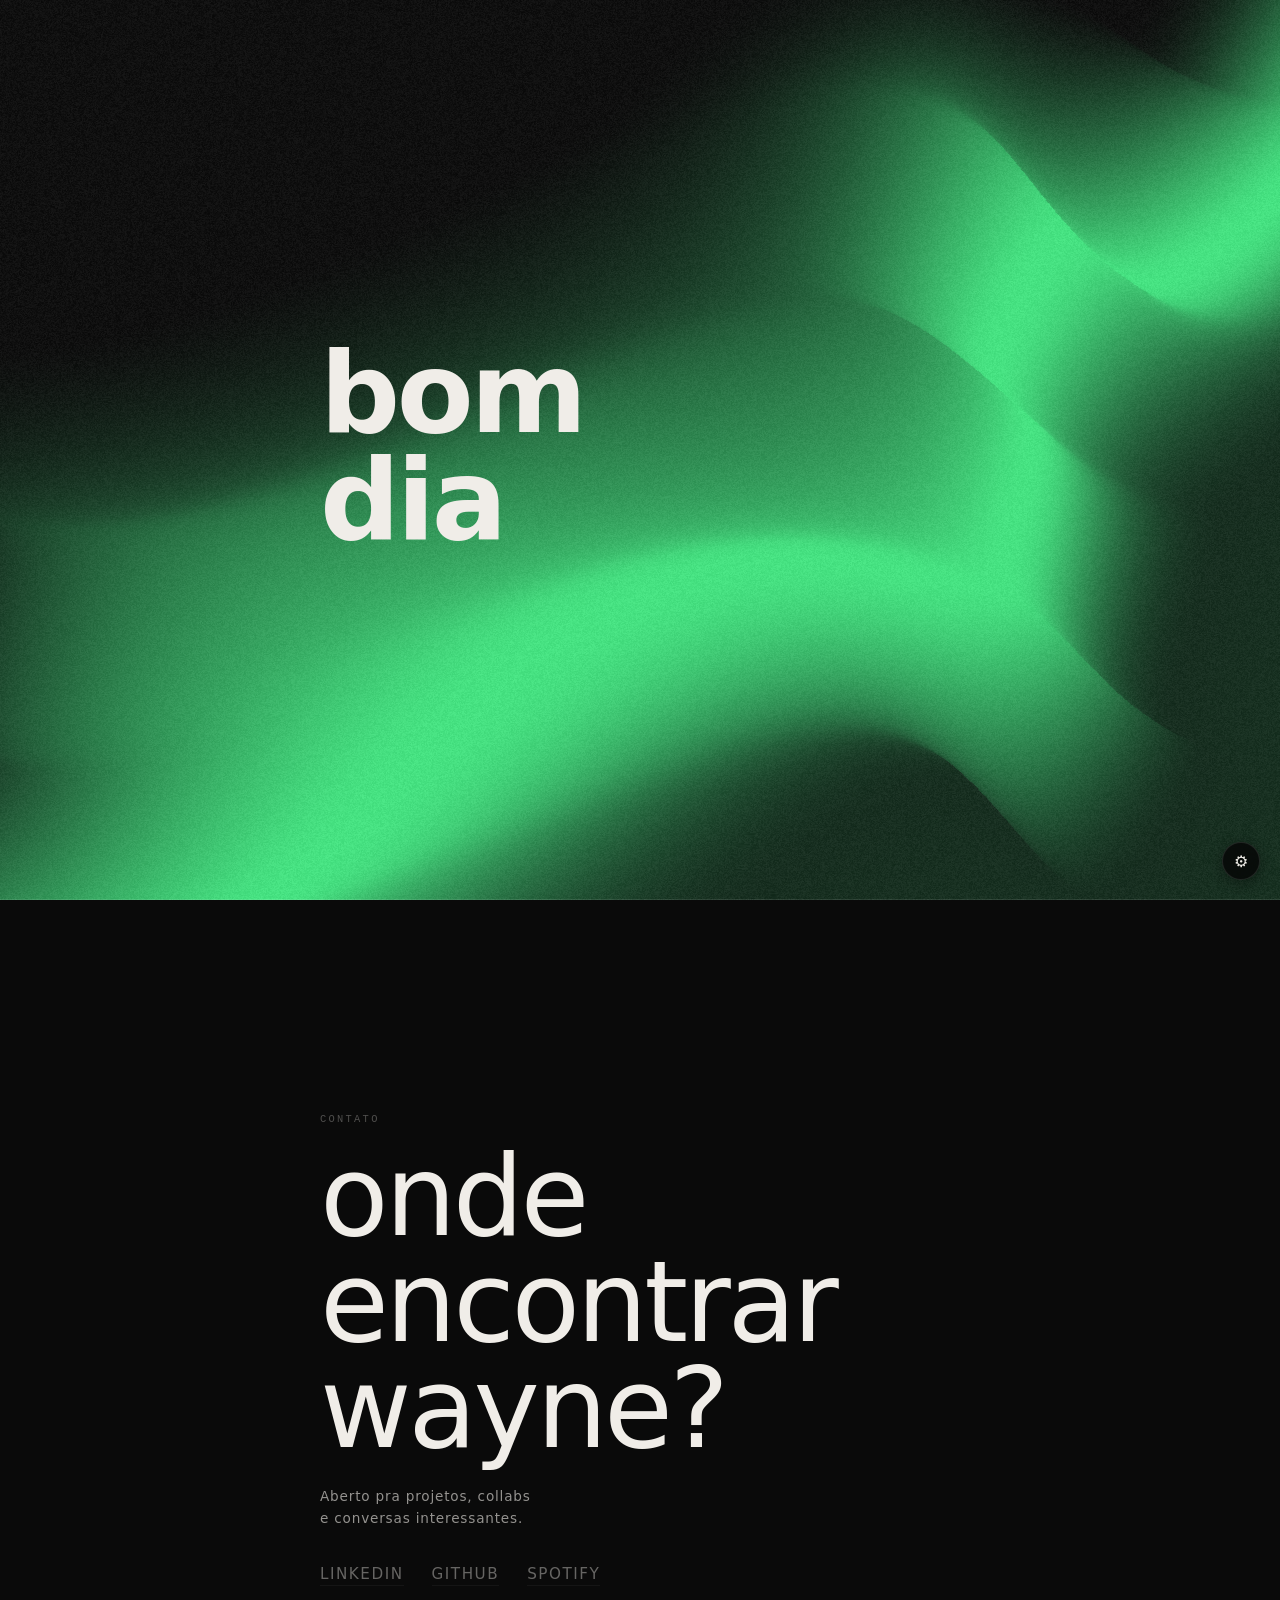
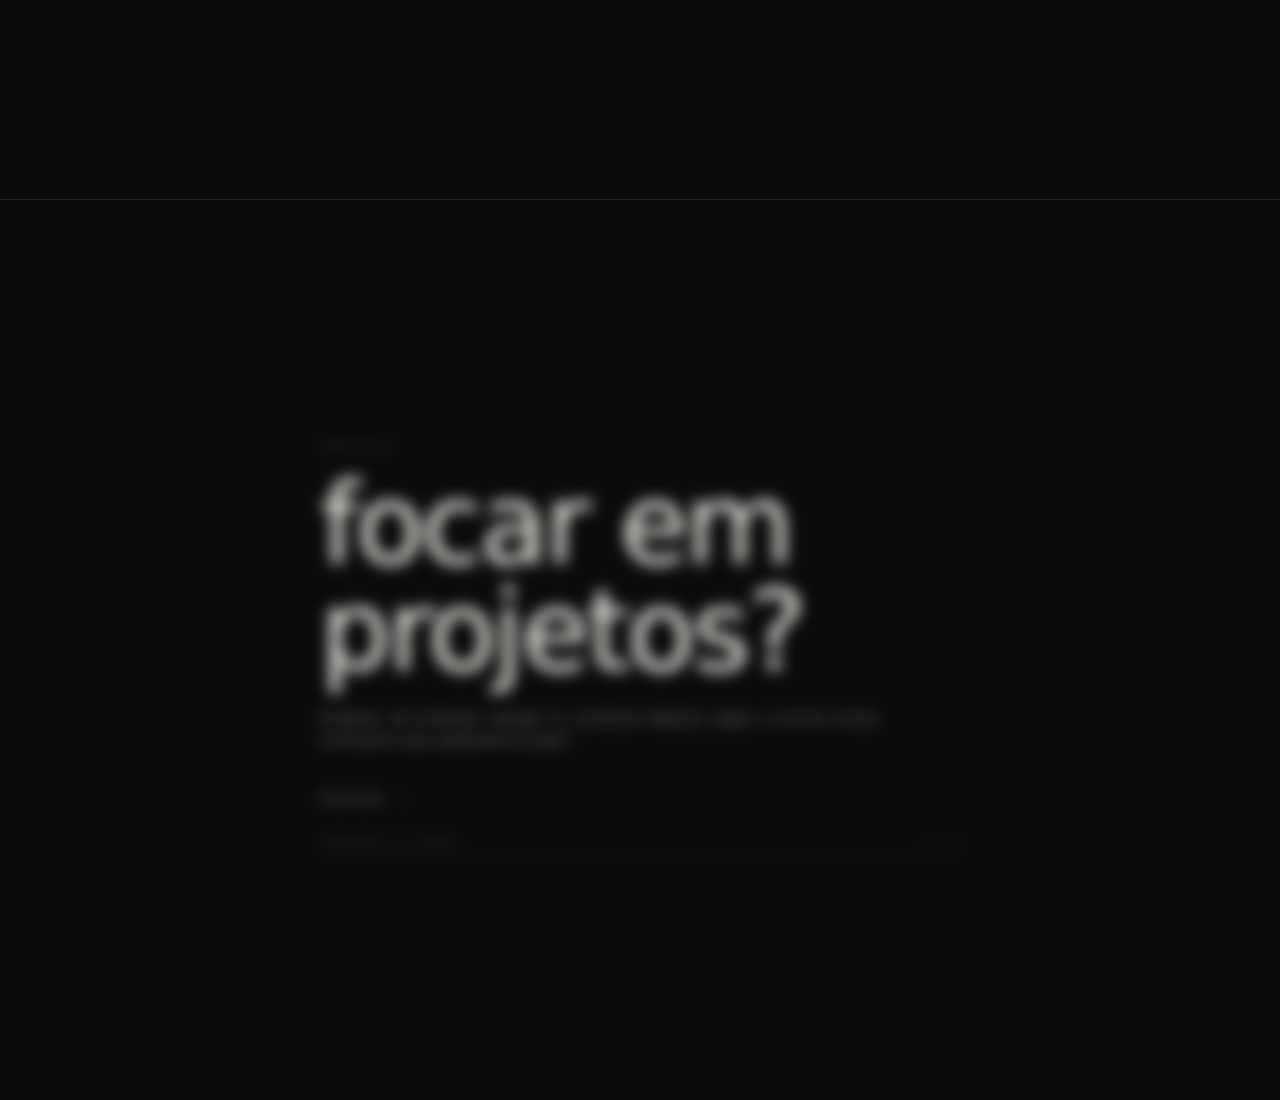
==== commit 466de0da: "adedei fake door em nfsu3" ====
--- a/index.html
+++ b/index.html
@@ -7,7 +7,18 @@
     <meta name="apple-mobile-web-app-status-bar-style" content="black-translucent">
     <title>...wayne...</title>
     <link href="https://fonts.googleapis.com/css2?family=JetBrains+Mono:wght@400;700;800&display=swap" rel="stylesheet">
-    <link rel="stylesheet" href="projetos/projetos-buttons.css">
+    <script>
+    // fetch em vez de <link> pra esse arquivo específico: ele muda com
+    // frequência durante o desenvolvimento e um <link> estático fica preso
+    // no cache do navegador — igual já resolvemos pro projetos.json
+    fetch('projetos/projetos-buttons.css', { cache: 'no-store' })
+        .then(r => r.text())
+        .then(css => {
+            const style = document.createElement('style');
+            style.textContent = css;
+            document.head.appendChild(style);
+        });
+    </script>
     <style>
         :root {
             --text: #f0ede8;
@@ -596,6 +607,8 @@
     precision highp float; varying vec2 v_uv2;
     uniform sampler2D u_scene;
     uniform float u_ditherRes, u_ditherAmt, u_friedPhase;
+    uniform vec2 u_texScale; // textura do FBO só cresce (nunca realoca à toa),
+                              // então a área em uso pode ser menor que 0..1
     float rnd(vec2 s){return fract(sin(dot(s,vec2(12.9898,78.233)))*43758.5453);}
     void main() {
         vec2 uv = v_uv2;
@@ -613,7 +626,7 @@
             float n2 = rnd(seed2);
             uv += (vec2(n1, n2) - 0.5) * u_ditherAmt;
         }
-        gl_FragColor = texture2D(u_scene, clamp(uv, 0.0, 1.0));
+        gl_FragColor = texture2D(u_scene, clamp(uv, 0.0, 1.0) * u_texScale);
     }
 `;
 
@@ -666,6 +679,7 @@
 const uDitherRes =gl.getUniformLocation(postProg,'u_ditherRes');
 const uDitherAmt =gl.getUniformLocation(postProg,'u_ditherAmt');
 const uPostPhase =gl.getUniformLocation(postProg,'u_friedPhase');
+const uTexScale  =gl.getUniformLocation(postProg,'u_texScale');
 
 const sceneTex=gl.createTexture();
 gl.bindTexture(gl.TEXTURE_2D,sceneTex);
@@ -678,6 +692,15 @@
 gl.bindFramebuffer(gl.FRAMEBUFFER,sceneFbo);
 gl.framebufferTexture2D(gl.FRAMEBUFFER,gl.COLOR_ATTACHMENT0,gl.TEXTURE_2D,sceneTex,0);
 gl.bindFramebuffer(gl.FRAMEBUFFER,null);
+
+// a textura do FBO só cresce, nunca realoca à toa quando encolhe. No iOS a
+// barra do Safari faz a altura da viewport oscilar durante o scroll — se a
+// gente reallocasse (texImage2D) a cada oscilação, travaria a GPU/thread
+// principal bem no meio do gesto nativo. Com "só cresce", a imensa maioria
+// dessas oscilações nem chega a mexer na textura — só ajusta o viewport
+// (barato) dentro do espaço já alocado. texW/texH ficam sempre >= canvas
+// atual, e u_texScale corrige a amostragem pra usar só a fração em uso.
+let texW = 0, texH = 0;
 
 function resize(){
     const r = devicePixelRatio || 1;
@@ -687,8 +710,12 @@
     const overshoot = parseFloat(document.getElementById('cfg-overshoot')?.value || 1.0);
     canvas.width  = Math.round(w * r);
     canvas.height = Math.round(h * r * overshoot);
-    gl.bindTexture(gl.TEXTURE_2D,sceneTex);
-    gl.texImage2D(gl.TEXTURE_2D,0,gl.RGBA,canvas.width,canvas.height,0,gl.RGBA,gl.UNSIGNED_BYTE,null);
+    if (canvas.width > texW || canvas.height > texH) {
+        texW = Math.max(canvas.width, texW);
+        texH = Math.max(canvas.height, texH);
+        gl.bindTexture(gl.TEXTURE_2D,sceneTex);
+        gl.texImage2D(gl.TEXTURE_2D,0,gl.RGBA,texW,texH,0,gl.RGBA,gl.UNSIGNED_BYTE,null);
+    }
     gl.viewport(0, 0, canvas.width, canvas.height);
 }
 
@@ -696,9 +723,23 @@
     document.getElementById('cfg-overshoot')?.addEventListener('input', resize);
 });
 
-window.addEventListener('resize', resize);
+// no iOS Safari, a barra de endereço mostra/esconde durante o scroll e isso
+// dispara resize/visualViewport.resize várias vezes seguidas enquanto a
+// animação da barra roda. resize() realoca a textura do FBO (texImage2D),
+// uma operação pesada de GPU — chamar isso a cada mini-mudança de altura
+// trava a thread principal bem no meio do gesto de scroll nativo, fazendo
+// ele "engasgar"/andar em steps. Com debounce, o canvas só é redimensionado
+// de verdade quando a barra parar de animar (o CSS já escala visualmente
+// o canvas via width/height:100% nesse meio tempo, então não pisca nada).
+let resizeDebounceTimer = null;
+function scheduleResize() {
+    if (resizeDebounceTimer) clearTimeout(resizeDebounceTimer);
+    resizeDebounceTimer = setTimeout(resize, 120);
+}
+
+window.addEventListener('resize', scheduleResize);
 if (window.visualViewport) {
-    window.visualViewport.addEventListener('resize', resize);
+    window.visualViewport.addEventListener('resize', scheduleResize);
 }
 resize();
 
@@ -725,9 +766,19 @@
     sTStart = performance.now();
 }
 
+// alt-tab / muito tempo com a aba aberta causavam dois problemas:
+// 1) o navegador pausa/atrasa requestAnimationFrame em aba em segundo
+//    plano — ao voltar, um dt gigante de uma vez só (efeito "travou/pulou").
+// 2) sTime e friedPhase cresciam pra sempre; sin()/cos() em float32 (highp
+//    no WebGL1 ainda é ~23 bits de mantissa) perdem precisão com números
+//    grandes — daí as bandas diagonais/"sincronia estranha" no dither
+//    depois de muito tempo de sessão aberta.
+const MAX_DT = 0.1;
+const TIME_WRAP = 1000;
+
 (function loop(ts){
     requestAnimationFrame(loop);
-    const dt=(ts-lastTS)/1000; lastTS=ts; sTime+=dt*0.4;
+    const dt=Math.min((ts-lastTS)/1000, MAX_DT); lastTS=ts; sTime=(sTime+dt*0.4)%TIME_WRAP;
     if(sTP<1.0){
         sTP=Math.min((ts-sTStart)/TRANS,1.0);
         if(sTP>=1.0) sSt=[...sTgt];
@@ -749,7 +800,7 @@
     // reescreve a fase inteira retroativamente e causa um salto/espasmo —
     // acumulando so o incremento de cada frame, a mudança de velocidade só
     // afeta o ritmo dali pra frente.
-    friedPhase += friedSpeed * dt * 0.4;
+    friedPhase = (friedPhase + friedSpeed * dt * 0.4) % TIME_WRAP;
 
     // passe 1: mesh + cor, renderizado numa textura em vez do canvas direto
     gl.bindFramebuffer(gl.FRAMEBUFFER,sceneFbo);
@@ -782,6 +833,7 @@
     gl.uniform1f(uDitherRes, ditherRes);
     gl.uniform1f(uDitherAmt, friedEnvelope * ditherAmt);
     gl.uniform1f(uPostPhase, friedPhase);
+    gl.uniform2f(uTexScale, texW > 0 ? canvas.width / texW : 1, texH > 0 ? canvas.height / texH : 1);
     gl.clearColor(0.04,0.04,0.04,1); gl.clear(gl.COLOR_BUFFER_BIT);
     gl.drawArrays(gl.TRIANGLES,0,6);
 })(0);
@@ -829,6 +881,9 @@
     const panel = document.getElementById('log-monitor');
     const btn = document.getElementById('monitor-toggle');
     if (!panel || !btn) return;
+    // no celular o painel (300px fixo) cobre a tela toda e trava o scroll
+    // por baixo — nem vale abrir sozinho, só atrapalha
+    if (window.innerWidth < 700) return;
     const enteringExperiment = newKey === 'P4.2' && oldKey !== 'P4.2';
     const leavingExperiment = oldKey === 'P4.2' && newKey !== 'P4.2';
 
@@ -915,7 +970,7 @@
 
 // projetos are loaded from projetos/projetos.json — see loadProjetos()
 function loadProjetos() {
-    return fetch('projetos/projetos.json').then(r => r.json()).then(projetos => {
+    return fetch('projetos/projetos.json', { cache: 'no-store' }).then(r => r.json()).then(projetos => {
         projetos.forEach(p => {
             const safeId = p.id.replace('.', '_');
             // image: string = tem capa; null = placeholder (mídia pendente);
@@ -936,9 +991,18 @@
                 const mediaClass = hasImage ? 'proj-media' : 'proj-media proj-media--placeholder';
                 mediaHtml = `<div class="${mediaClass}">${mediaContent}</div>`;
             }
+            // dashedText: true -> contorno do texto tracejado. CSS puro
+            // (-webkit-text-stroke) não tem stroke-dasharray, isso só existe
+            // em SVG — então nesse caso o label vira um <text> de SVG.
+            function ctaLabelHtml(c) {
+                if (!c.dashedText) return c.label;
+                const label = c.label.toUpperCase();
+                const vbW = label.length * 62 + 40;
+                return `<svg class="proj-cta-svg" viewBox="0 0 ${vbW} 100" preserveAspectRatio="xMidYMid meet" aria-hidden="true"><text x="50%" y="54%" text-anchor="middle" dominant-baseline="middle">${label}</text></svg>`;
+            }
             const ctaList = Array.isArray(p.cta) ? p.cta : (p.cta ? [p.cta] : []);
             const ctaBtns = ctaList.filter(c => c.enabled)
-                .map(c => `<a class="proj-cta proj-cta--${safeId}" href="${c.url}" target="_blank" rel="noopener noreferrer">${c.label}</a>`)
+                .map(c => `<a class="proj-cta proj-cta--${safeId}" href="${c.url}" target="_blank" rel="noopener noreferrer">${ctaLabelHtml(c)}</a>`)
                 .join('');
             const ctaHtml = ctaBtns
                 ? (ctaBtns.match(/<a /g)?.length > 1 ? `<div class="proj-cta-row">${ctaBtns}</div>` : ctaBtns)
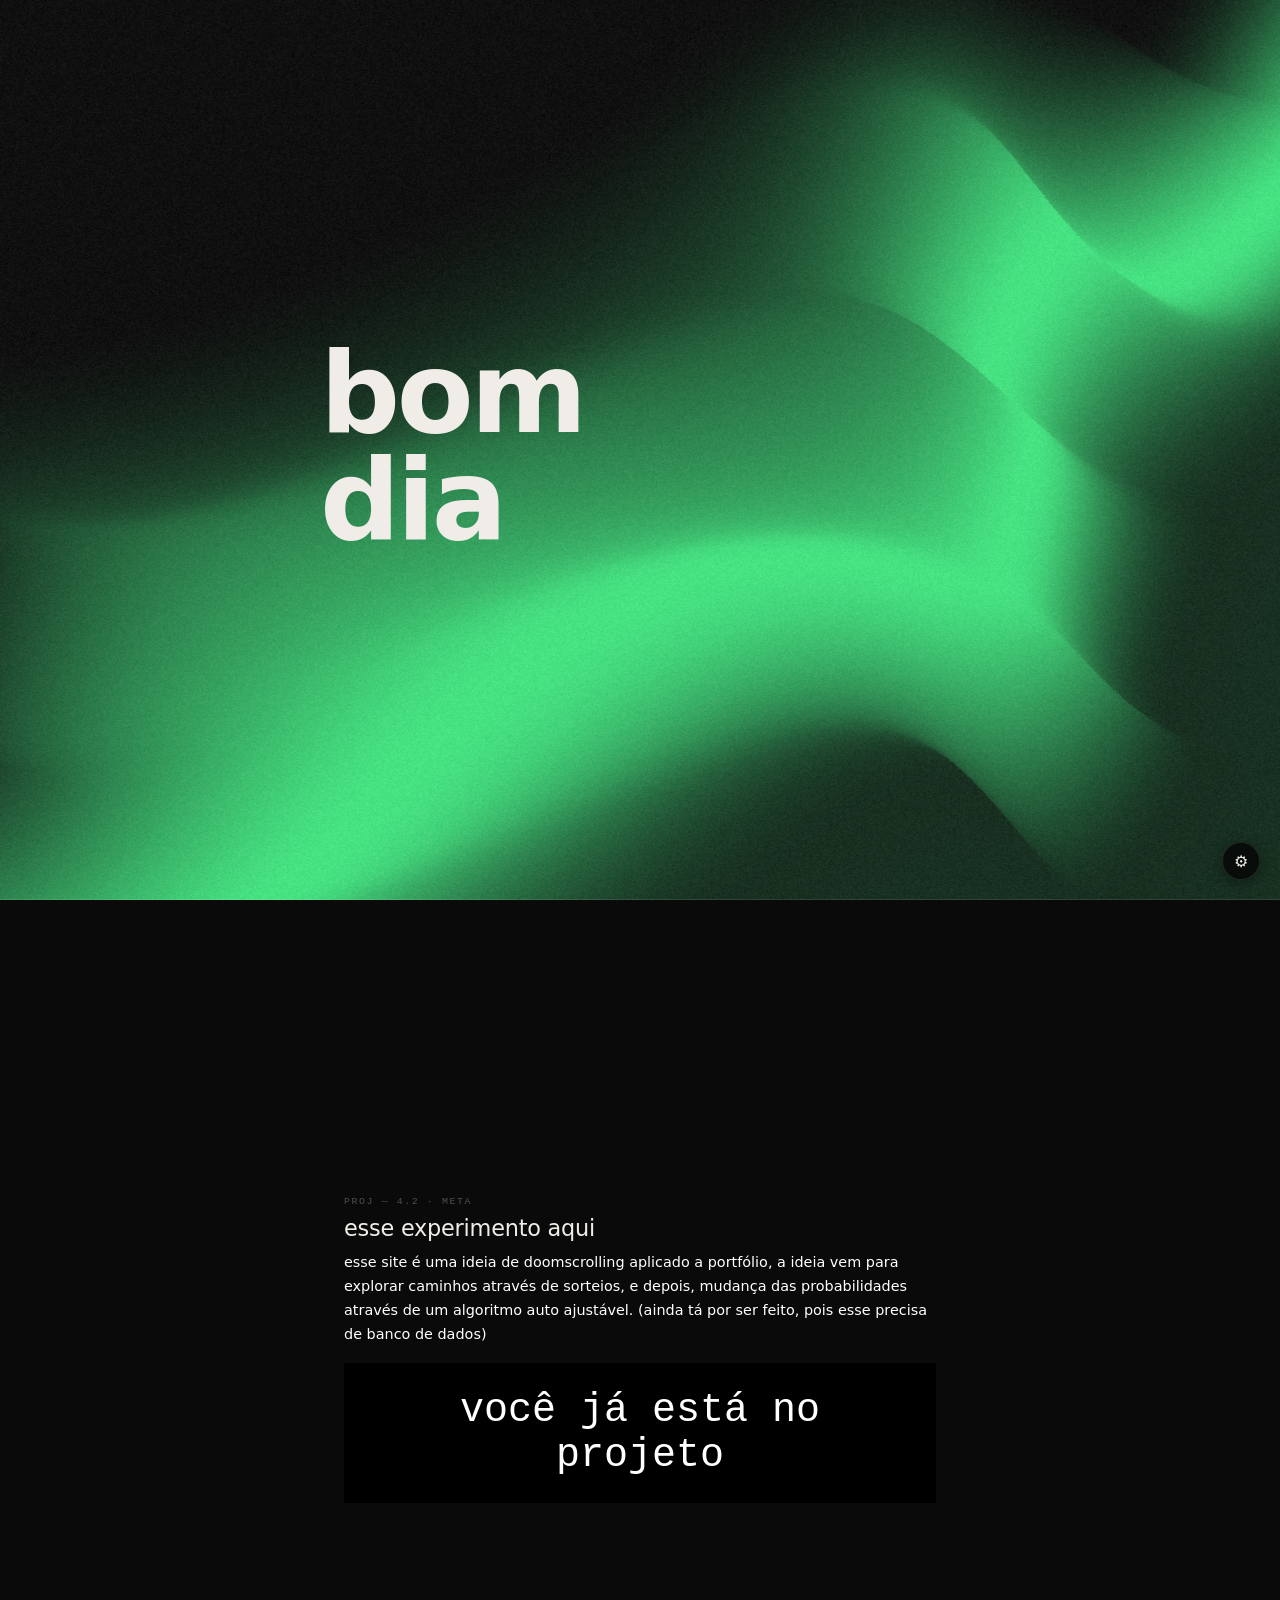
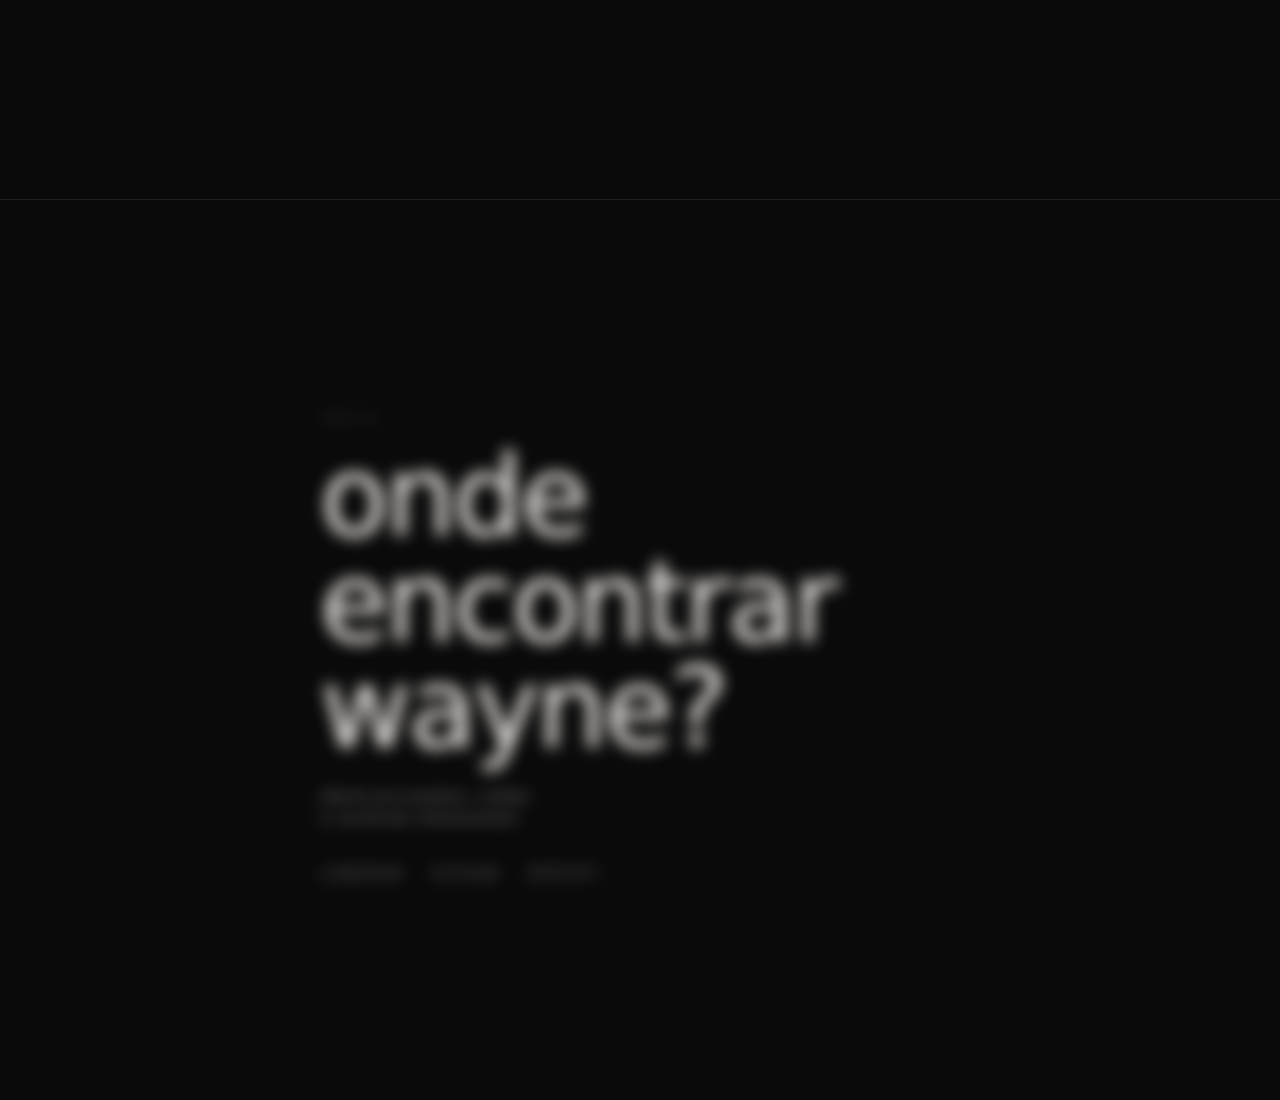
==== commit f07329e1: "up dates" ====
--- a/index.html
+++ b/index.html
@@ -105,9 +105,31 @@
         }
         #copy-feedback.show { opacity: 1; }
 
+        /* o navegador tenta manter o conteúdo visível estável quando o DOM
+           muda acima da viewport (scroll anchoring nativo) — mas o motor
+           de sorteio muda o DOM o tempo todo (commit, poda de histórico),
+           e o navegador pode escolher qualquer elemento como âncora, não
+           só dentro de #timeline. Isso causava saltos de scroll enormes e
+           imprevisíveis, atropelando a lógica de zona/commit. Desliga
+           globalmente — quem compensa scroll agora é só o nosso próprio
+           código (ver pruneTimeline). */
+        html { overflow-anchor: none; }
+
         /* INSTÂNCIAS */
+        /* svh (small viewport height) em vez de dvh aqui de propósito: dvh
+           muda de valor toda vez que a barra do navegador mobile
+           aparece/some (acontece bastante ao inverter direção do scroll no
+           Android). Isso afeta TODOS os itens do histórico ao mesmo tempo,
+           mudando a altura do documento inteiro numa tacada só — o
+           "slingshot" ao mudar de direção. svh já assume a barra visível
+           (menor viewport possível) e não muda com a barra, então o
+           conteúdo que já compõe o scroll (e a compensação que já fazemos
+           na mão em pruneTimeline) fica estável. O fundo (#bg-canvas-wrap)
+           continua em dvh de propósito — ele é position:fixed e não afeta
+           altura de documento/scroll, só preenche visualmente o que já tá
+           na tela.  */
         .instancia-container {
-            min-height: 100dvh; display: flex; align-items: center; justify-content: center;
+            min-height: 100svh; display: flex; align-items: center; justify-content: center;
             padding: 40px; border-bottom: 1px solid var(--border);
             opacity: 0.2; transition: opacity 0.4s;
         }
@@ -469,7 +491,7 @@
     <div class="config-row"><span>Frequência:</span>  <input type="number" id="cfg-fried-freq" step="1" value="6"></div>
     <div class="config-row"><span>Velocidade:</span>   <input type="number" id="cfg-fried-speed" step="0.5" value="5"></div>
     <div style="font-size:9px;opacity:0.35;letter-spacing:0.1em;margin:10px 0 6px;">DITHER (post-process)</div>
-    <div class="config-row"><span>Resolução:</span>   <input type="number" id="cfg-dither-res" step="10" value="310"></div>
+    <div class="config-row"><span>Bloco (px reais):</span> <input type="number" id="cfg-dither-res" step="1" value="1"></div>
     <div class="config-row"><span>Intensidade:</span> <input type="number" id="cfg-dither-amt" step="0.01" value="0.045"></div>
     <hr style="border-color:var(--border); margin:8px 0">
     <strong>EM FOCO:</strong> <span id="current-focus">HERO</span><br>
@@ -609,12 +631,17 @@
     uniform float u_ditherRes, u_ditherAmt, u_friedPhase;
     uniform vec2 u_texScale; // textura do FBO só cresce (nunca realoca à toa),
                               // então a área em uso pode ser menor que 0..1
+    uniform vec2 u_canvasPx; // resolução real do canvas em pixels de dispositivo
+                              // (já com devicePixelRatio) — u_ditherRes agora é
+                              // "pixels por bloco" nessa resolução de verdade,
+                              // não uma contagem de células numa UV abstrata
     float rnd(vec2 s){return fract(sin(dot(s,vec2(12.9898,78.233)))*43758.5453);}
     void main() {
         vec2 uv = v_uv2;
         if (u_ditherAmt > 0.0001) {
-            float grid = max(u_ditherRes, 1.0);
-            vec2 cell = floor(uv * grid);
+            float blockPx = max(u_ditherRes, 1.0);
+            vec2 pixelCoord = uv * u_canvasPx;
+            vec2 cell = floor(pixelCoord / blockPx);
             float step = floor(u_friedPhase * 14.0); // degraus, não deslize
             // deslocamentos diferentes em x/y por degrau — somar o mesmo
             // valor nos dois eixos é uma translação diagonal uniforme (por
@@ -680,6 +707,7 @@
 const uDitherAmt =gl.getUniformLocation(postProg,'u_ditherAmt');
 const uPostPhase =gl.getUniformLocation(postProg,'u_friedPhase');
 const uTexScale  =gl.getUniformLocation(postProg,'u_texScale');
+const uCanvasPx  =gl.getUniformLocation(postProg,'u_canvasPx');
 
 const sceneTex=gl.createTexture();
 gl.bindTexture(gl.TEXTURE_2D,sceneTex);
@@ -742,6 +770,11 @@
     window.visualViewport.addEventListener('resize', scheduleResize);
 }
 resize();
+// no primeiro load, unidades como 100dvh às vezes só resolvem o layout
+// de verdade depois desse resize() síncrono (a viewport ainda não tinha
+// assentado) — sem esse retoque o canvas pode ficar 0x0 e nunca corrigir
+// sozinho, já que nenhum evento de resize chega a disparar depois disso.
+setTimeout(resize, 50);
 
 let sSt = hexToRgb(DEFAULT_COLORS.ctas);
 let sTgt = hexToRgb(DEFAULT_COLORS.ctas);
@@ -834,6 +867,7 @@
     gl.uniform1f(uDitherAmt, friedEnvelope * ditherAmt);
     gl.uniform1f(uPostPhase, friedPhase);
     gl.uniform2f(uTexScale, texW > 0 ? canvas.width / texW : 1, texH > 0 ? canvas.height / texH : 1);
+    gl.uniform2f(uCanvasPx, canvas.width, canvas.height);
     gl.clearColor(0.04,0.04,0.04,1); gl.clear(gl.COLOR_BUFFER_BIT);
     gl.drawArrays(gl.TRIANGLES,0,6);
 })(0);
@@ -1368,6 +1402,47 @@
     // SEM scrollBy — mantém posição do scroll
 }
 
+// mantém só um histórico recente no DOM — sem isso #timeline cresce pra
+// sempre conforme a sessão continua, e detectCenter() (que roda a cada
+// scroll + a cada 200ms) tem que checar a posição de CADA item já visto,
+// ficando mais lento a cada novo commit. É exatamente o que causa o
+// "stutter depois de um tempo": o custo cresce com o tamanho da sessão,
+// não com a complexidade de cada frame.
+const TIMELINE_KEEP = 20;
+// window.scrollBy dispara seu próprio evento de 'scroll', mas de forma
+// assíncrona (numa task futura, não na hora) — esse evento sintético podia
+// chegar DEPOIS que o próximo candidato já tinha sido gerado e flagrar ele
+// já "dentro da zona" antes do usuário ter chance de rolar até lá de
+// verdade, consumindo a única oportunidade de resetar o readyToCommit e
+// travando o commit pra sempre. Ignora eventos de scroll por um instante
+// logo após uma correção programática.
+let ignoreScrollUntil = 0;
+function pruneTimeline(){
+    const timeline = document.getElementById('timeline');
+    if (timeline.children.length <= TIMELINE_KEEP) return;
+    const safeAboveY = window.scrollY - window.innerHeight * 3; // só mexe no que já tá bem longe da viewport
+    // âncora que não vai ser removida — mede a posição real dela antes/depois
+    // em vez de somar uma altura calculada. Perto do fim do documento o
+    // navegador já reajusta o scroll sozinho quando o conteúdo encolhe, e
+    // somar uma compensação por cima disso duplicava o ajuste; medindo a
+    // posição de verdade a correção já sai certa não importa o que mais
+    // tenha mexido no scroll nesse meio tempo.
+    const anchor = timeline.children[TIMELINE_KEEP] || document.getElementById('candidate-area');
+    const anchorYBefore = anchor.getBoundingClientRect().top;
+    while (timeline.children.length > TIMELINE_KEEP) {
+        const first = timeline.children[0];
+        const rect = first.getBoundingClientRect();
+        const absBottom = rect.bottom + window.scrollY;
+        if (absBottom >= safeAboveY) break;
+        timeline.removeChild(first);
+    }
+    const anchorYAfter = anchor.getBoundingClientRect().top;
+    if (anchorYAfter !== anchorYBefore) {
+        window.scrollBy(0, anchorYAfter - anchorYBefore);
+        ignoreScrollUntil = Date.now() + 200;
+    }
+}
+
 function commit(){
     state.isLocked=true;
     const item=state.currentCandidate;
@@ -1392,6 +1467,7 @@
     });
     area.innerHTML=''; area.dataset.currentKey='';
     state.isLocked=false;
+    pruneTimeline();
     runEngine();
 }
 
@@ -1415,21 +1491,46 @@
 // e como isso vale por vários eventos seguidos (scroll contínuo, momentum,
 // scroll anchoring do browser), um único gesto de scroll committava dezenas
 // de itens em cascata sem o usuário nunca ver a maioria deles, esgotando o
-// pool quase instantaneamente. Agora só committa na transição fora→dentro
-// da zona; precisa sair da zona de novo antes do próximo commit valer.
+// pool quase instantaneamente.
+//
+// Rearmar dependendo de observar um evento "fora da zona" antes do próximo
+// commit parecia certo, mas quebra se o scroll pular direto de "abaixo da
+// zona" pra "bem dentro dela" num soo evento (scroll rápido, flick, ou só
+// o buffer de um candidato não ser suficiente) — sem passar por um estado
+// intermediário "fora da zona" pra rearmar, o commit trava pra sempre.
+// Em vez disso, rearma por IDENTIDADE do candidato: cada candidato novo
+// já nasce pronto pra commitar uma vez, e só fica indisponível de novo
+// quando ele muda de verdade — continua à prova de cascata (o mesmo
+// candidato nunca commita duas vezes) e agora também à prova de saltos
+// grandes de scroll.
 let readyToCommit = true;
-window.addEventListener('scroll',()=>{
-    lastActivityTime = Date.now();
+let lastArmedKey = null;
+// quando o candidato novo preenche exatamente o resto do documento (é o
+// último elemento, sem nada abaixo), o navegador simplesmente para de
+// disparar 'scroll' depois que a posição máxima é atingida — mesmo que o
+// candidato já esteja visualmente na zona de gatilho. Como esse checkCommit
+// também roda num intervalo, não fica refém só de eventos de scroll
+// acontecendo.
+function checkCommit(){
+    if (Date.now() < ignoreScrollUntil) return; // scroll sintético da poda do histórico
     const area=document.getElementById('candidate-area');
     if(!area.children.length||state.isLocked) return;
+    const currentKey = area.dataset.currentKey;
+    if (currentKey !== lastArmedKey) {
+        readyToCommit = true;
+        lastArmedKey = currentKey;
+    }
     const inZone = area.getBoundingClientRect().top < window.innerHeight-150;
     if (inZone && readyToCommit) {
         readyToCommit = false;
         commit();
-    } else if (!inZone) {
-        readyToCommit = true;
-    }
+    }
+}
+window.addEventListener('scroll',()=>{
+    lastActivityTime = Date.now();
+    checkCommit();
 });
+setInterval(checkCommit, 300);
 
 // parado olhando/lendo um item (sem rolar) ainda conta como presença —
 // só scroll marcava atividade antes, então uma pausa pra apreciar um
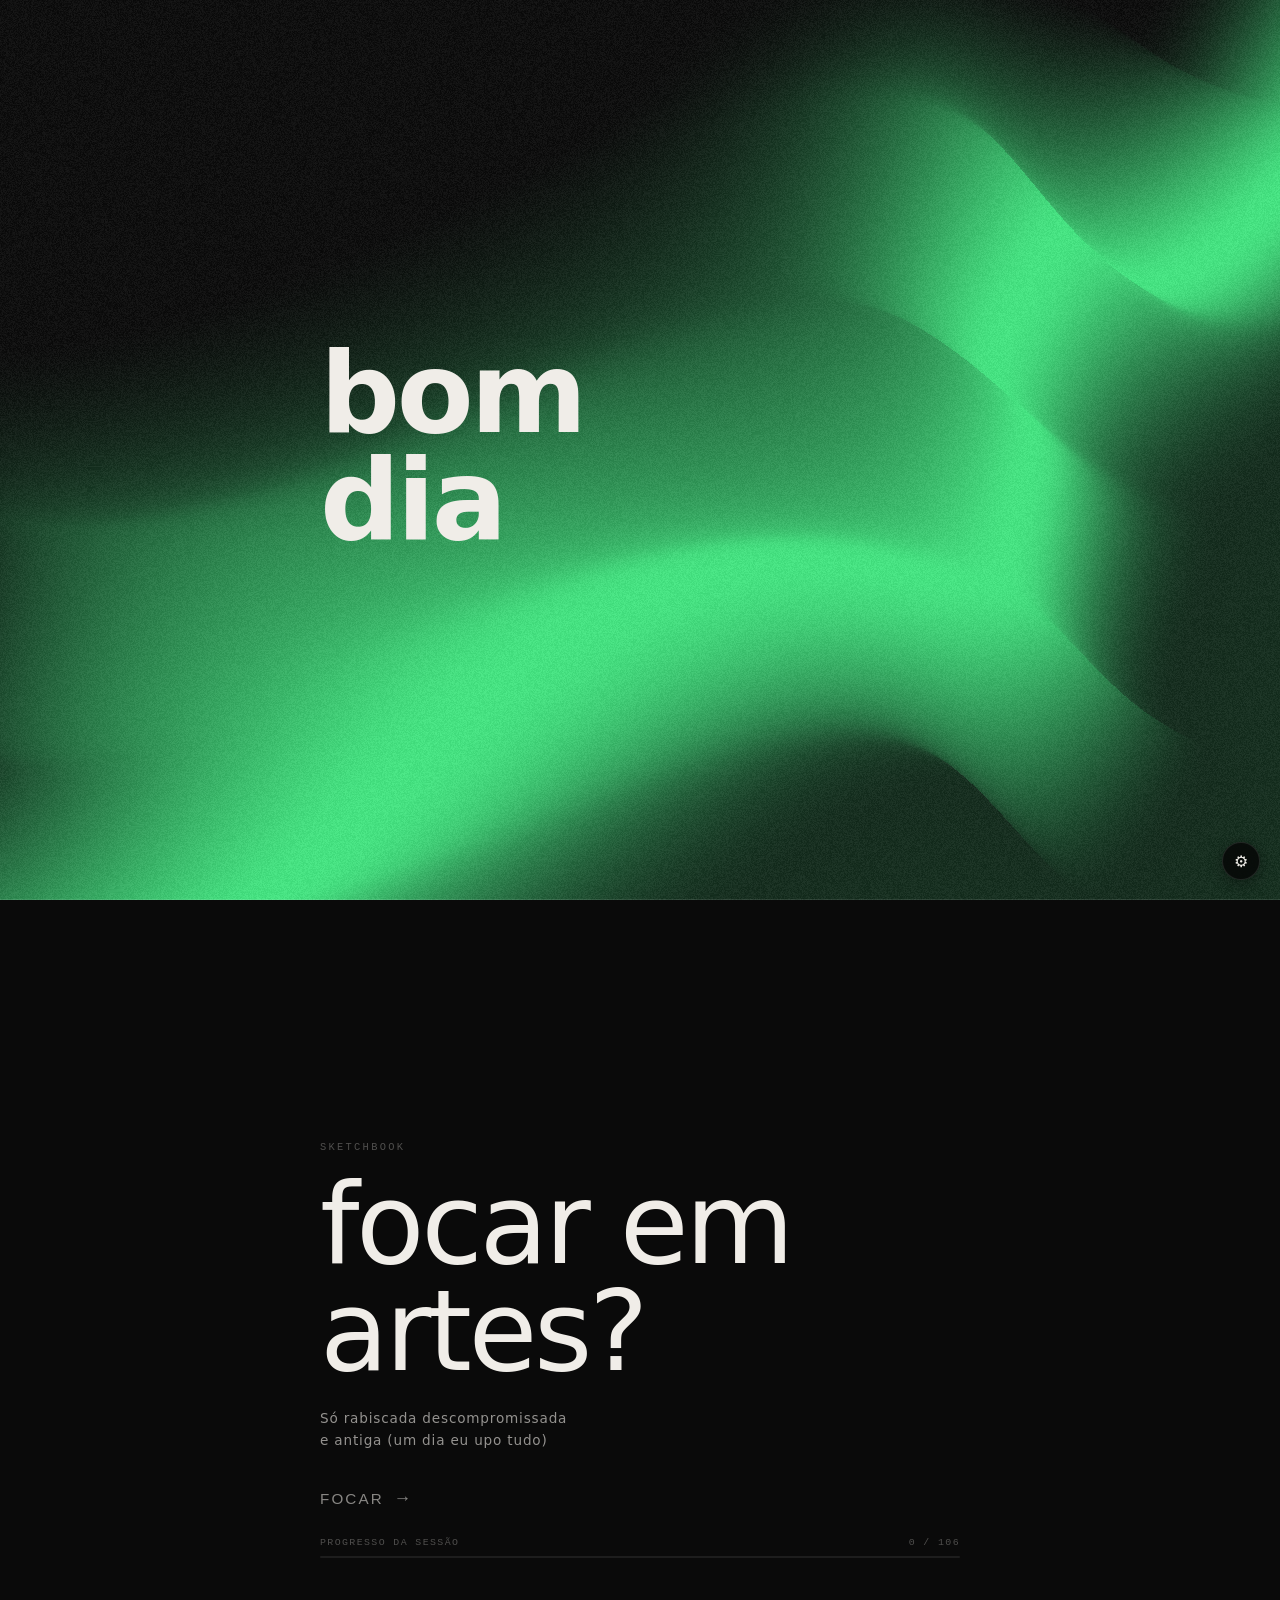
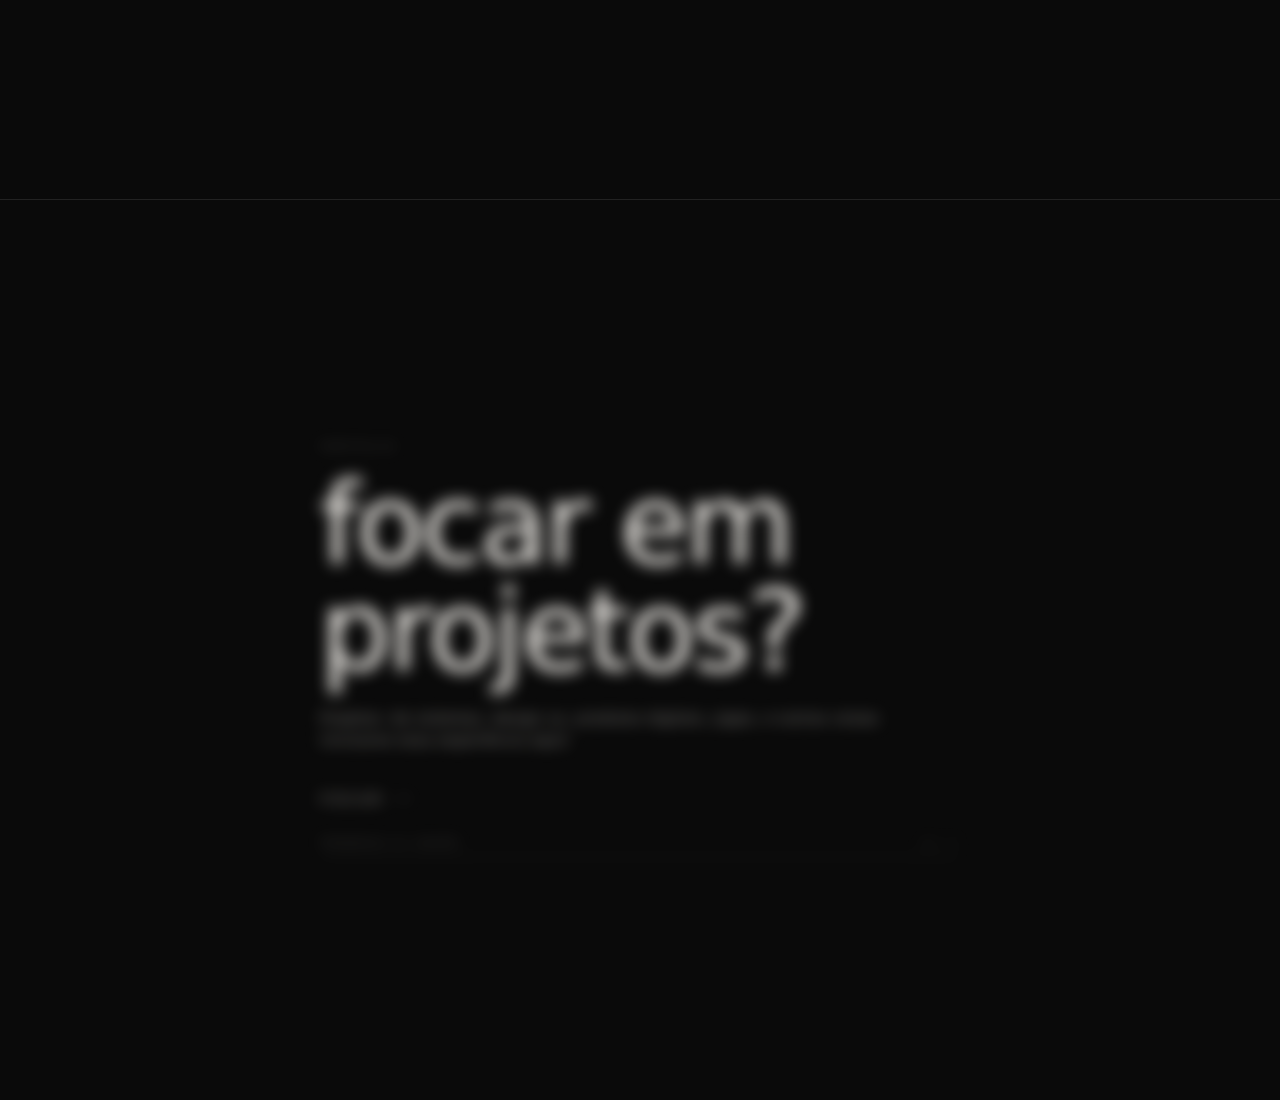
==== commit d713861a: "projetos: two buttons on a phone run as an endless marquee On a narrow screen a row of two CTAs cut " ====
--- a/index.html
+++ b/index.html
@@ -263,6 +263,34 @@
         .proj-links a:hover { color: rgba(240,237,232,0.85); }
         .proj-cta-row { display: flex; gap: 10px; margin-top: 16px; }
         .proj-cta-row .proj-cta { margin-top: 0; flex: 1; }
+        /* no computador a trilha some (os botões viram filhos da fileira) e a
+           cópia que emenda o letreiro fica escondida */
+        .proj-cta-track { display: contents; }
+        .proj-cta-track [data-dup] { display: none; }
+        /* no celular dois botões não cabem lado a lado sem cortar o texto:
+           a fileira vira um letreiro infinito — cada botão do tamanho do seu
+           texto, o mesmo gap, e a cópia emenda o loop (anda metade da trilha
+           + meio gap = exatamente um conjunto). Encostou, para (pra clicar) */
+        @media (max-width: 600px) {
+            .proj-cta-row { display: block; overflow: hidden; }
+            .proj-cta-track {
+                display: flex; gap: 10px; width: max-content;
+                animation: proj-cta-marquee var(--marquee-dur, 10s) linear infinite;
+            }
+            .proj-cta-track [data-dup] { display: block; }
+            .proj-cta-row .proj-cta { flex: none; width: auto; white-space: nowrap; }
+            .proj-cta-row:hover .proj-cta-track,
+            .proj-cta-row:active .proj-cta-track { animation-play-state: paused; }
+        }
+        @keyframes proj-cta-marquee {
+            from { transform: translateX(0); }
+            to   { transform: translateX(calc(-50% - 5px)); }
+        }
+        @media (max-width: 600px) and (prefers-reduced-motion: reduce) {
+            .proj-cta-row { overflow-x: auto; }
+            .proj-cta-track { animation: none; }
+            .proj-cta-track [data-dup] { display: none; }
+        }
 
         /* rolling-shutter: duas imagens, a de cima varre em degraus (steps)
            revelando/escondendo a de baixo, num loop — "tosco" de propósito */
@@ -1038,8 +1066,16 @@
             const ctaBtns = ctaList.filter(c => c.enabled)
                 .map(c => `<a class="proj-cta proj-cta--${safeId}" href="${c.url}" target="_blank" rel="noopener noreferrer">${ctaLabelHtml(c)}</a>`)
                 .join('');
+            // dois ou mais: uma fileira; no celular ela roda como letreiro (ver
+            // .proj-cta-track) — a segunda cópia só emenda o loop, fora do
+            // leitor de tela e do Tab; a duração acompanha o tamanho dos textos
+            // (a mesma velocidade em todo card)
+            const ctaChars = ctaList.filter(c => c.enabled).reduce((n, c) => n + c.label.length, 0);
+            const ctaDup = ctaBtns.replace(/<a /g, '<a data-dup aria-hidden="true" tabindex="-1" ');
             const ctaHtml = ctaBtns
-                ? (ctaBtns.match(/<a /g)?.length > 1 ? `<div class="proj-cta-row">${ctaBtns}</div>` : ctaBtns)
+                ? (ctaBtns.match(/<a /g)?.length > 1
+                    ? `<div class="proj-cta-row" style="--marquee-dur:${Math.max(5, ctaChars * 0.5)}s"><div class="proj-cta-track">${ctaBtns}${ctaDup}</div></div>`
+                    : ctaBtns)
                 : '';
             const linksHtml = (p.links && p.links.length)
                 ? `<div class="proj-links">${p.links.map(l => `<a href="${l.url}" target="_blank" rel="noopener noreferrer">${l.label}</a>`).join('')}</div>`
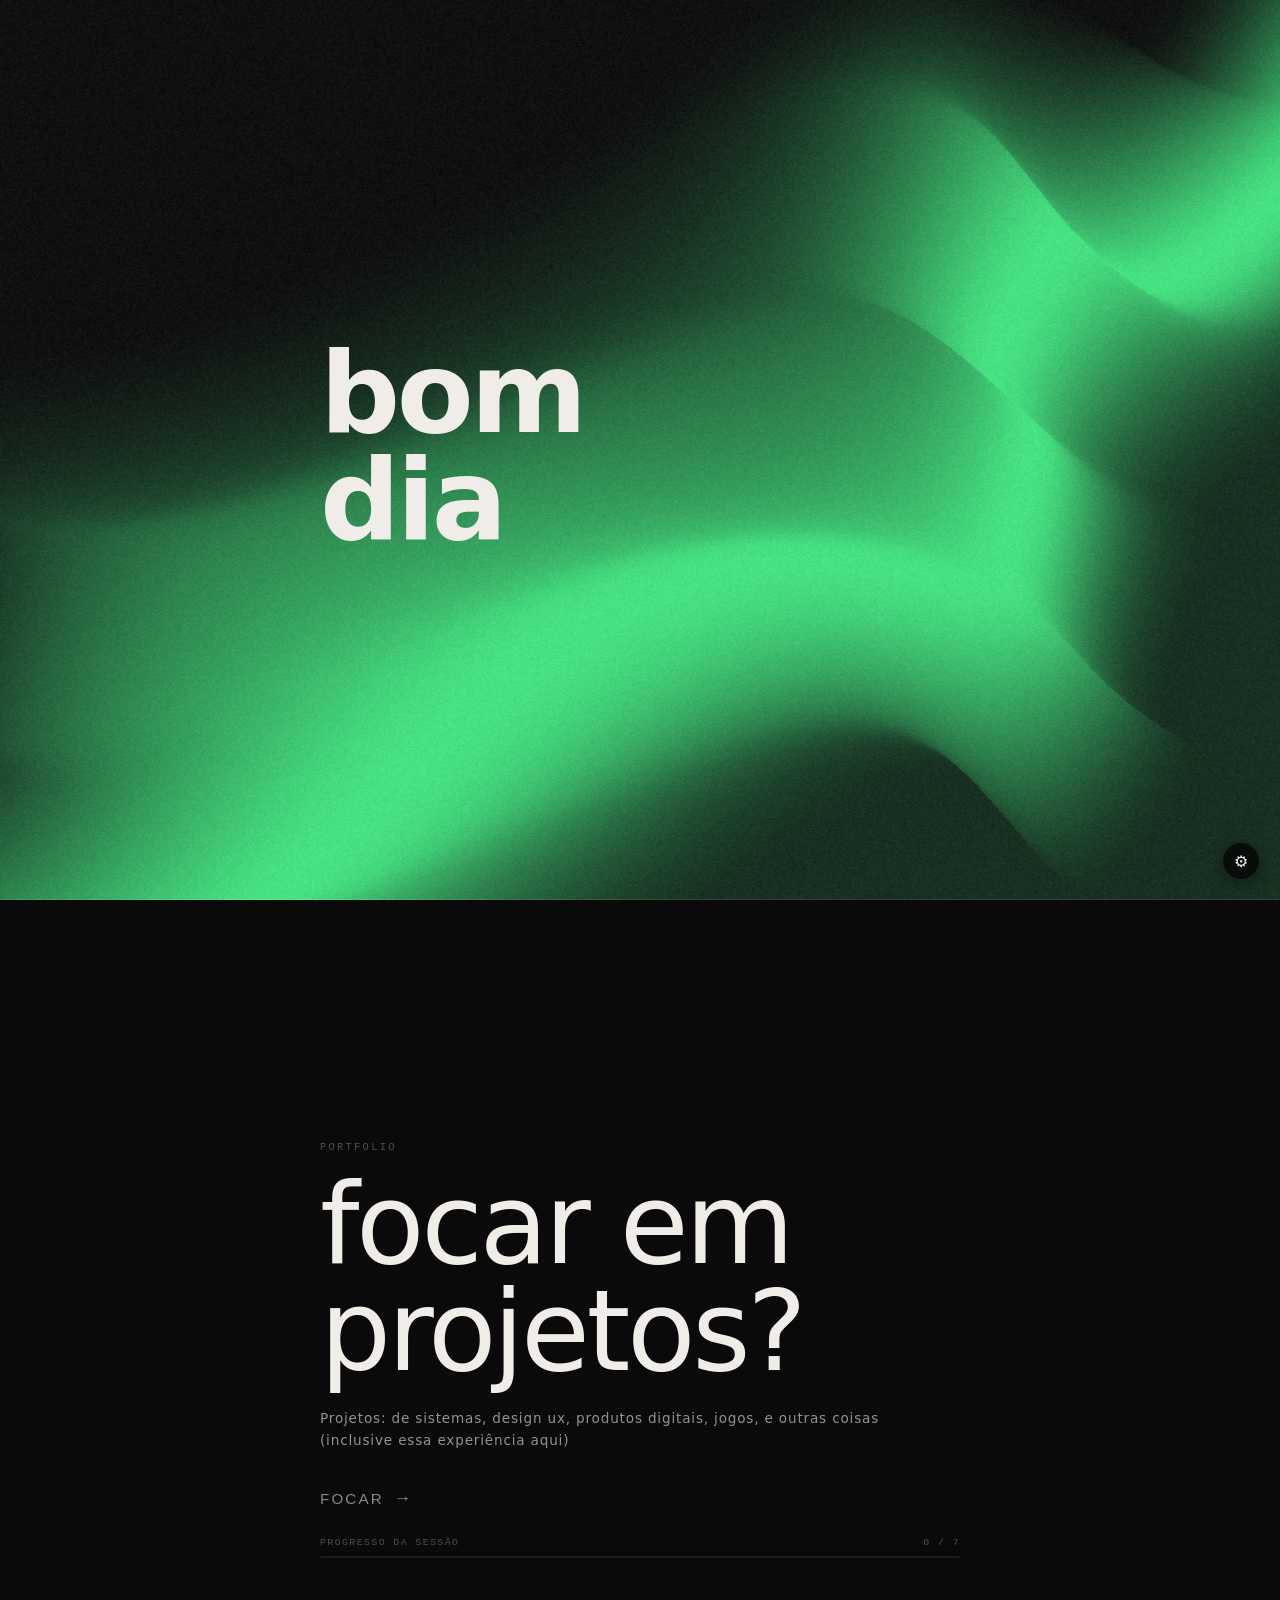
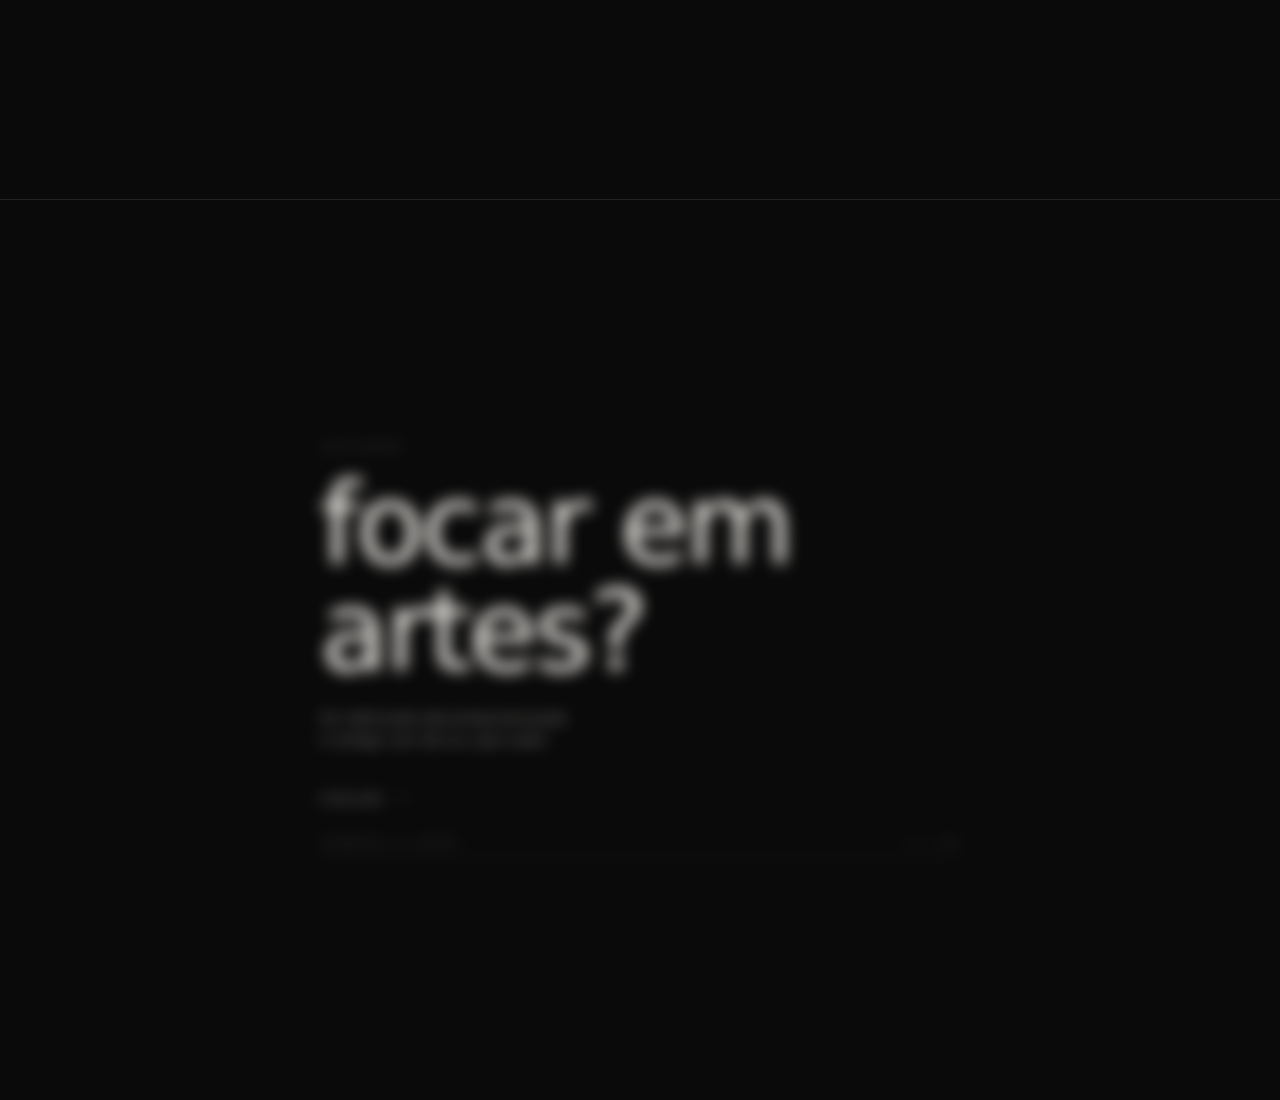
==== commit 4d5dfea9: "projetos: the phone's marquee runs edge to edge Co-Authored-By: Claude Opus 5.5 <noreply@anthropic.c" ====
--- a/index.html
+++ b/index.html
@@ -272,7 +272,10 @@
            texto, o mesmo gap, e a cópia emenda o loop (anda metade da trilha
            + meio gap = exatamente um conjunto). Encostou, para (pra clicar) */
         @media (max-width: 600px) {
-            .proj-cta-row { display: block; overflow: hidden; }
+            .proj-cta-row {                    /* de borda a borda da tela, não só o card */
+                display: block; overflow: hidden;
+                width: 100vw; margin-left: calc(50% - 50vw); margin-right: 0;
+            }
             .proj-cta-track {
                 display: flex; gap: 10px; width: max-content;
                 animation: proj-cta-marquee var(--marquee-dur, 10s) linear infinite;
